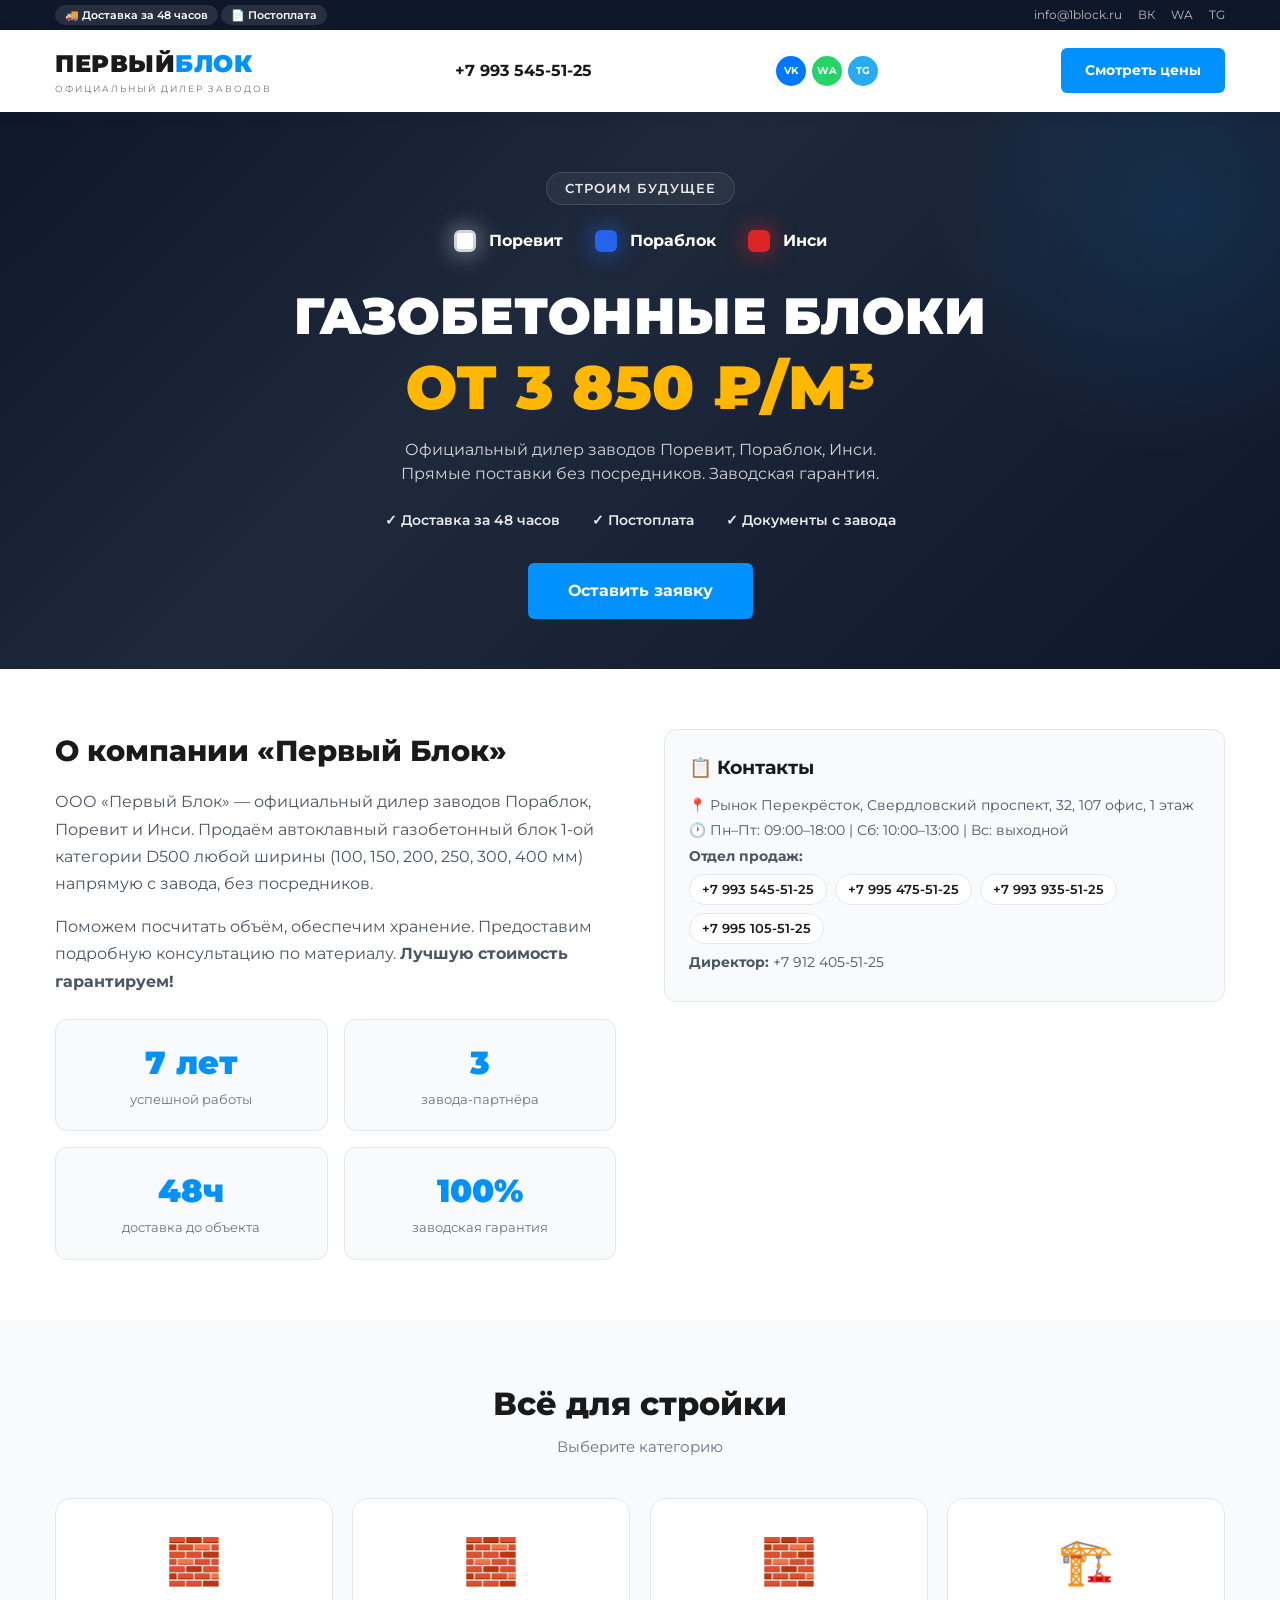
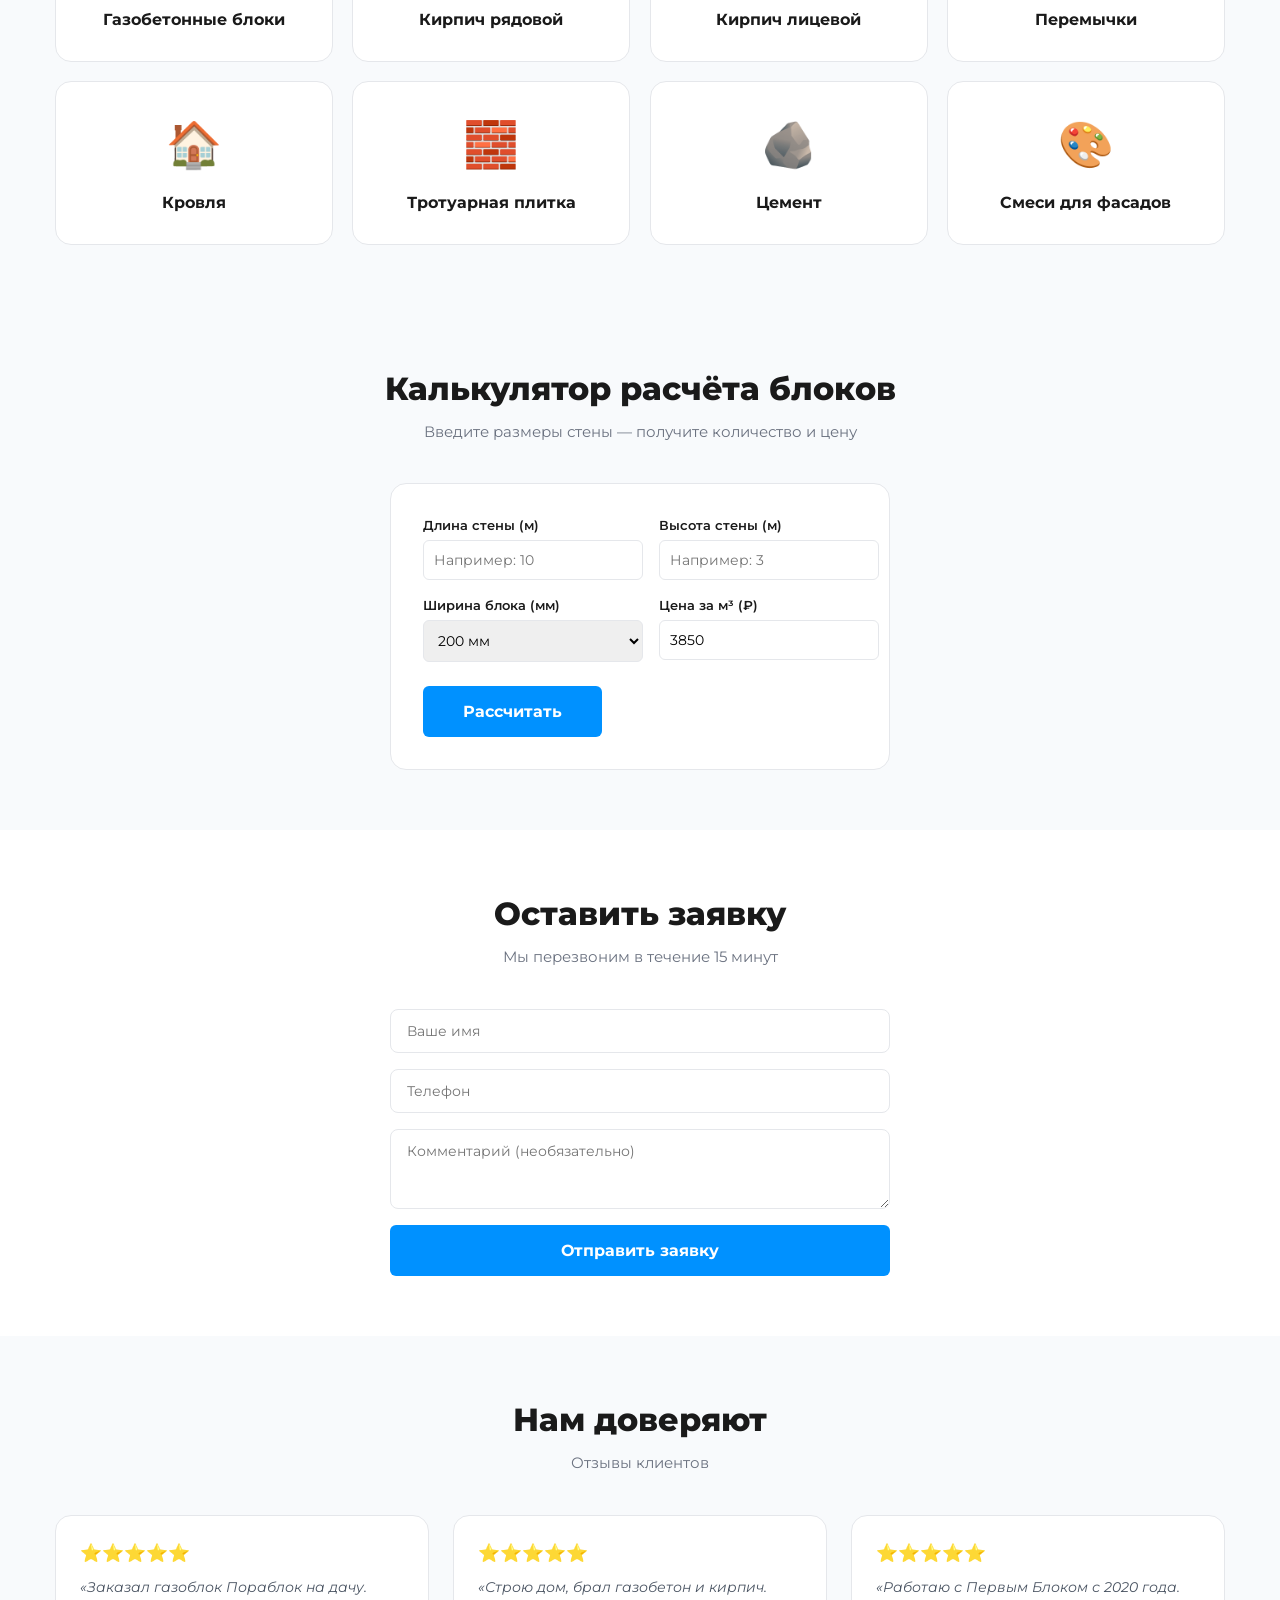
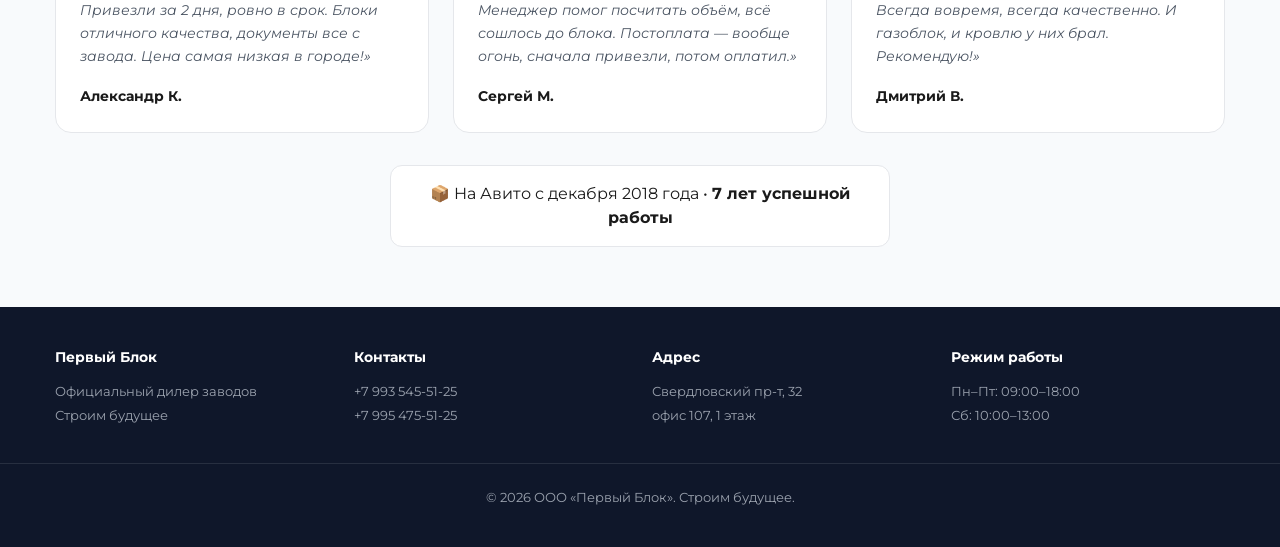
==== index.html @ bf13b141 "обновленный каталог" ====
<!DOCTYPE html>
<html lang="ru">
<head>
    <meta charset="UTF-8">
    <meta name="viewport" content="width=device-width, initial-scale=1.0">
    <title>Первый Блок — газобетон, кирпич, кровля | Официальный дилер</title>
    <link rel="preconnect" href="https://fonts.googleapis.com">
    <link rel="preconnect" href="https://fonts.gstatic.com" crossorigin>
    <link href="https://fonts.googleapis.com/css2?family=Montserrat:wght@400;500;600;700;800;900&display=swap" rel="stylesheet">
    <link rel="stylesheet" href="css/style.css">
</head>
<body>

    <!-- ==================== TOP BAR ==================== -->
    <div class="top-bar">
        <div class="container top-bar__inner">
            <div class="top-bar__left">
                <span class="top-bar__badge">🚚 Доставка за 48 часов</span>
                <span class="top-bar__badge">📄 Постоплата</span>
            </div>
            <div class="top-bar__right">
                <a href="mailto:info@1block.ru">info@1block.ru</a>
                <a href="#">ВК</a>
                <a href="#">WA</a>
                <a href="#">TG</a>
            </div>
        </div>
    </div>

    <!-- ==================== HEADER ==================== -->
    <header class="header">
        <div class="container header__inner">
            <a href="index.html" class="logo">
                <span class="logo__main">ПЕРВЫЙ<span class="logo__accent">БЛОК</span></span>
                <span class="logo__sub">Официальный дилер заводов</span>
            </a>
            <a href="tel:+79935455125" class="header__phone">+7 993 545-51-25</a>
            <div class="header__messengers">
                <a href="#" class="header__messenger header__messenger--vk">VK</a>
                <a href="#" class="header__messenger header__messenger--wa">WA</a>
                <a href="#" class="header__messenger header__messenger--tg">TG</a>
            </div>
            <a href="#categories" class="btn btn--primary">Смотреть цены</a>
        </div>
    </header>

    <!-- ==================== HERO ==================== -->
    <section class="hero">
        <div class="container hero__content">
            <div class="hero__tagline">СТРОИМ БУДУЩЕЕ</div>

            <div class="hero__factories">
                <a href="catalog.html?factory=porevit" class="hero__factory">
                    <span class="hero__dot hero__dot--white"></span> Поревит
                </a>
                <a href="catalog.html?factory=porablok" class="hero__factory">
                    <span class="hero__dot hero__dot--blue"></span> Пораблок
                </a>
                <a href="catalog.html?factory=insi" class="hero__factory">
                    <span class="hero__dot hero__dot--red"></span> Инси
                </a>
            </div>

            <h1 class="hero__title">
                Газобетонные блоки
                <span class="hero__price">от 3 850 ₽/м³</span>
            </h1>

            <p class="hero__subtitle">
                Официальный дилер заводов Поревит, Пораблок, Инси.<br>
                Прямые поставки без посредников. Заводская гарантия.
            </p>

            <div class="hero__features">
                <span>✓ Доставка за 48 часов</span>
                <span>✓ Постоплата</span>
                <span>✓ Документы с завода</span>
            </div>

            <a href="#form" class="btn btn--primary btn--large">Оставить заявку</a>
        </div>
    </section>

    <!-- ==================== ABOUT ==================== -->
    <section class="about">
        <div class="container about__grid">
            <div class="about__text">
                <h2>О компании «Первый Блок»</h2>
                <p>
                    ООО «Первый Блок» — официальный дилер заводов Пораблок, Поревит и Инси.
                    Продаём автоклавный газобетонный блок 1-ой категории D500 любой ширины
                    (100, 150, 200, 250, 300, 400 мм) напрямую с завода, без посредников.
                </p>
                <p>
                    Поможем посчитать объём, обеспечим хранение. Предоставим подробную консультацию по материалу.
                    <strong>Лучшую стоимость гарантируем!</strong>
                </p>
                <div class="about__stats">
                    <div class="about__stat">
                        <span class="about__stat-num">7 лет</span>
                        <span class="about__stat-label">успешной работы</span>
                    </div>
                    <div class="about__stat">
                        <span class="about__stat-num">3</span>
                        <span class="about__stat-label">завода-партнёра</span>
                    </div>
                    <div class="about__stat">
                        <span class="about__stat-num">48ч</span>
                        <span class="about__stat-label">доставка до объекта</span>
                    </div>
                    <div class="about__stat">
                        <span class="about__stat-num">100%</span>
                        <span class="about__stat-label">заводская гарантия</span>
                    </div>
                </div>
            </div>
            <div class="about__contacts">
                <h3>📋 Контакты</h3>
                <p>📍 Рынок Перекрёсток, Свердловский проспект, 32, 107 офис, 1 этаж</p>
                <p>🕐 Пн–Пт: 09:00–18:00 | Сб: 10:00–13:00 | Вс: выходной</p>
                <p><strong>Отдел продаж:</strong></p>
                <div class="about__phones">
                    <a href="tel:+79935455125">+7 993 545-51-25</a>
                    <a href="tel:+79954755125">+7 995 475-51-25</a>
                    <a href="tel:+79939355125">+7 993 935-51-25</a>
                    <a href="tel:+79951055125">+7 995 105-51-25</a>
                </div>
                <p style="margin-top:0.5rem;"><strong>Директор:</strong> <a href="tel:+79124055125">+7 912 405-51-25</a></p>
            </div>
        </div>
    </section>

    <!-- ==================== КАТЕГОРИИ ==================== -->
    <section class="categories" id="categories">
        <div class="container">
            <h2 class="section-title">Всё для стройки</h2>
            <p class="section-subtitle">Выберите категорию</p>
            <div class="categories__grid">
                <a href="catalog.html?cat=gazobeton" class="category-card">
                    <div class="category-card__icon">🧱</div>
                    <div class="category-card__title">Газобетонные блоки</div>
                </a>
                <a href="catalog.html?cat=kirpich-ryad" class="category-card">
                    <div class="category-card__icon">🧱</div>
                    <div class="category-card__title">Кирпич рядовой</div>
                </a>
                <a href="catalog.html?cat=kirpich-lic" class="category-card">
                    <div class="category-card__icon">🧱</div>
                    <div class="category-card__title">Кирпич лицевой</div>
                </a>
                <a href="catalog.html?cat=peremichki" class="category-card">
                    <div class="category-card__icon">🏗️</div>
                    <div class="category-card__title">Перемычки</div>
                </a>
                <a href="catalog.html?cat=krovlya" class="category-card">
                    <div class="category-card__icon">🏠</div>
                    <div class="category-card__title">Кровля</div>
                </a>
                <a href="catalog.html?cat=plitka" class="category-card">
                    <div class="category-card__icon">🧱</div>
                    <div class="category-card__title">Тротуарная плитка</div>
                </a>
                <a href="catalog.html?cat=cement" class="category-card">
                    <div class="category-card__icon">🪨</div>
                    <div class="category-card__title">Цемент</div>
                </a>
                <a href="catalog.html?cat=smesi" class="category-card">
                    <div class="category-card__icon">🎨</div>
                    <div class="category-card__title">Смеси для фасадов</div>
                </a>
            </div>
        </div>
    </section>

    <!-- ==================== КАЛЬКУЛЯТОР ==================== -->
    <section class="calculator" id="calculator">
        <div class="container">
            <h2 class="section-title">Калькулятор расчёта блоков</h2>
            <p class="section-subtitle">Введите размеры стены — получите количество и цену</p>
            <div class="calculator__box">
                <div class="calculator__inputs">
                    <div class="calculator__field">
                        <label>Длина стены (м)</label>
                        <input type="number" id="calcLength" placeholder="Например: 10" min="0" step="0.1">
                    </div>
                    <div class="calculator__field">
                        <label>Высота стены (м)</label>
                        <input type="number" id="calcHeight" placeholder="Например: 3" min="0" step="0.1">
                    </div>
                    <div class="calculator__field">
                        <label>Ширина блока (мм)</label>
                        <select id="calcWidth">
                            <option value="100">100 мм</option>
                            <option value="150">150 мм</option>
                            <option value="200" selected>200 мм</option>
                            <option value="250">250 мм</option>
                            <option value="300">300 мм</option>
                            <option value="400">400 мм</option>
                        </select>
                    </div>
                    <div class="calculator__field">
                        <label>Цена за м³ (₽)</label>
                        <input type="number" id="calcPrice" placeholder="Например: 3850" value="3850" min="0">
                    </div>
                </div>
                <button class="btn btn--primary btn--large" id="calcBtn">Рассчитать</button>
                <div class="calculator__result" id="calcResult"></div>
            </div>
        </div>
    </section>

    <!-- ==================== ФОРМА ЗАЯВКИ ==================== -->
    <section class="form-section" id="form">
        <div class="container">
            <h2 class="section-title">Оставить заявку</h2>
            <p class="section-subtitle">Мы перезвоним в течение 15 минут</p>
            <form class="form" id="orderForm">
                <input type="text" placeholder="Ваше имя" required>
                <input type="tel" placeholder="Телефон" required>
                <textarea placeholder="Комментарий (необязательно)" rows="3"></textarea>
                <button type="submit" class="btn btn--primary btn--large">Отправить заявку</button>
            </form>
        </div>
    </section>

    <!-- ==================== ОТЗЫВЫ ==================== -->
    <section class="reviews">
        <div class="container">
            <h2 class="section-title">Нам доверяют</h2>
            <p class="section-subtitle">Отзывы клиентов</p>
            <div class="reviews__grid">
                <div class="review-card">
                    <div class="review-card__stars">⭐⭐⭐⭐⭐</div>
                    <p class="review-card__text">«Заказал газоблок Пораблок на дачу. Привезли за 2 дня, ровно в срок. Блоки отличного качества, документы все с завода. Цена самая низкая в городе!»</p>
                    <span class="review-card__author">Александр К.</span>
                </div>
                <div class="review-card">
                    <div class="review-card__stars">⭐⭐⭐⭐⭐</div>
                    <p class="review-card__text">«Строю дом, брал газобетон и кирпич. Менеджер помог посчитать объём, всё сошлось до блока. Постоплата — вообще огонь, сначала привезли, потом оплатил.»</p>
                    <span class="review-card__author">Сергей М.</span>
                </div>
                <div class="review-card">
                    <div class="review-card__stars">⭐⭐⭐⭐⭐</div>
                    <p class="review-card__text">«Работаю с Первым Блоком с 2020 года. Всегда вовремя, всегда качественно. И газоблок, и кровлю у них брал. Рекомендую!»</p>
                    <span class="review-card__author">Дмитрий В.</span>
                </div>
            </div>
            <div class="reviews__avito">
                📦 На Авито с декабря 2018 года • <strong>7 лет успешной работы</strong>
            </div>
        </div>
    </section>

    <!-- ==================== FOOTER ==================== -->
    <footer class="footer">
        <div class="container footer__grid">
            <div>
                <h4>Первый Блок</h4>
                <p>Официальный дилер заводов</p>
                <p>Строим будущее</p>
            </div>
            <div>
                <h4>Контакты</h4>
                <a href="tel:+79935455125">+7 993 545-51-25</a>
                <a href="tel:+79954755125">+7 995 475-51-25</a>
            </div>
            <div>
                <h4>Адрес</h4>
                <p>Свердловский пр-т, 32</p>
                <p>офис 107, 1 этаж</p>
            </div>
            <div>
                <h4>Режим работы</h4>
                <p>Пн–Пт: 09:00–18:00</p>
                <p>Сб: 10:00–13:00</p>
            </div>
        </div>
        <div class="footer__bottom">
            © 2026 ООО «Первый Блок». Строим будущее.
        </div>
    </footer>

    <script src="js/script.js"></script>
</body>
</html>
---- css/style.css ----
/* ==================== ПЕРЕМЕННЫЕ (меняй цвета здесь) ==================== */
:root {
    --dark: #0f172a;
    --white: #ffffff;
    --accent: #0091FF;
    --accent-hover: #0077dd;
    --yellow: #FFB700;
    --porevit: #d1d5db;
    --porablok: #2563eb;
    --insi: #dc2626;
    --gray-bg: #f8fafc;
    --gray-text: #6b7280;
    --font: 'Montserrat', sans-serif;
}

/* ==================== RESET ==================== */
*, *::before, *::after { margin: 0; padding: 0; box-sizing: border-box; }
html { scroll-behavior: smooth; }
body { font-family: var(--font); color: #1a1a1a; background: #f5f5f5; line-height: 1.5; -webkit-font-smoothing: antialiased; }
.container { max-width: 1200px; margin: 0 auto; padding: 0 15px; }
a { color: inherit; text-decoration: none; }
.section-title { text-align: center; font-size: clamp(1.6rem, 3vw, 2rem); font-weight: 800; margin-bottom: 0.5rem; color: #1a1a1a; }
.section-subtitle { text-align: center; color: var(--gray-text); margin-bottom: 2.5rem; font-size: 0.95rem; }
section[id] { scroll-margin-top: 80px; }

/* ==================== КНОПКИ ==================== */
.btn { display: inline-flex; align-items: center; gap: 8px; font-weight: 700; font-family: var(--font); cursor: pointer; border: none; transition: 0.2s; white-space: nowrap; }
.btn--primary { background: var(--accent); color: #fff; border-radius: 6px; padding: 12px 24px; font-size: 14px; }
.btn--primary:hover { background: var(--accent-hover); transform: translateY(-2px); box-shadow: 0 8px 25px rgba(0,145,255,0.3); }
.btn--large { padding: 16px 40px; font-size: 16px; }

/* ==================== TOP BAR ==================== */
.top-bar { background: var(--dark); font-size: 12px; padding: 6px 0; color: rgba(255,255,255,0.7); }
.top-bar__inner { display: flex; align-items: center; justify-content: space-between; flex-wrap: wrap; gap: 0.5rem; }
.top-bar__badge { background: rgba(255,255,255,0.1); padding: 3px 10px; border-radius: 20px; font-weight: 600; color: #fff; font-size: 11px; }
.top-bar__right { display: flex; gap: 1rem; }
.top-bar__right a { color: rgba(255,255,255,0.7); font-size: 12px; }
.top-bar__right a:hover { color: #fff; }

/* ==================== HEADER ==================== */
.header { background: #fff; padding: 16px 0; box-shadow: 0 2px 15px rgba(0,0,0,0.06); position: sticky; top: 0; z-index: 100; }
.header__inner { display: flex; align-items: center; justify-content: space-between; flex-wrap: wrap; gap: 1rem; }
.logo { display: flex; flex-direction: column; color: #1a1a1a; }
.logo__main { font-size: 1.5rem; font-weight: 900; letter-spacing: 0.5px; }
.logo__accent { color: var(--accent); }
.logo__sub { font-size: 9px; letter-spacing: 2px; color: var(--gray-text); text-transform: uppercase; }
.header__phone { font-size: 1rem; font-weight: 700; }
.header__phone:hover { color: var(--accent); }
.header__messengers { display: flex; gap: 6px; }
.header__messenger { width: 30px; height: 30px; border-radius: 50%; display: flex; align-items: center; justify-content: center; font-size: 0.6rem; font-weight: 700; color: #fff; }
.header__messenger--vk { background: #0077ff; }
.header__messenger--wa { background: #25d366; }
.header__messenger--tg { background: #2aabee; }
.header__messenger:hover { transform: scale(1.1); }

/* ==================== HERO ==================== */
.hero { background: linear-gradient(135deg, #0f172a 0%, #1e293b 40%, #0f172a 100%); padding: 60px 0 50px; text-align: center; position: relative; overflow: hidden; }
.hero::before { content: ''; position: absolute; top: -150px; right: -150px; width: 500px; height: 500px; background: radial-gradient(circle, rgba(0,145,255,0.12) 0%, transparent 70%); border-radius: 50%; }
.hero__content { position: relative; z-index: 2; }
.hero__tagline { display: inline-block; background: rgba(255,255,255,0.06); border: 1px solid rgba(255,255,255,0.12); padding: 6px 18px; border-radius: 30px; font-size: 0.8rem; font-weight: 600; letter-spacing: 1px; color: rgba(255,255,255,0.9); margin-bottom: 1.5rem; }
.hero__factories { display: flex; justify-content: center; gap: 2rem; margin-bottom: 2rem; flex-wrap: wrap; color: #fff; font-weight: 700; }
.hero__dot { width: 22px; height: 22px; border-radius: 6px; display: inline-block; margin-right: 0.5rem; vertical-align: middle; }
.hero__dot--white { background: #fff; border: 3px solid #d1d5db; box-shadow: 0 0 25px rgba(255,255,255,0.6); }
.hero__dot--blue { background: var(--porablok); box-shadow: 0 0 25px rgba(37,99,235,0.8); }
.hero__dot--red { background: var(--insi); box-shadow: 0 0 25px rgba(220,38,38,0.8); }
.hero__title { font-size: clamp(2rem, 5vw, 3.2rem); font-weight: 900; text-transform: uppercase; letter-spacing: 0.5px; line-height: 1.2; color: #fff; margin-bottom: 0.8rem; }
.hero__price { display: block; color: var(--yellow); font-size: 1.2em; margin-top: 5px; }
.hero__subtitle { font-size: 1rem; color: rgba(255,255,255,0.8); max-width: 600px; margin: 0 auto 1.5rem; }
.hero__features { display: flex; justify-content: center; gap: 2rem; flex-wrap: wrap; margin-bottom: 2rem; color: rgba(255,255,255,0.9); font-weight: 600; font-size: 0.9rem; }

/* ==================== ABOUT ==================== */
.about { background: #fff; padding: 60px 0; }
.about__grid { display: grid; grid-template-columns: 1fr 1fr; gap: 3rem; align-items: start; }
.about__text h2 { font-size: 1.8rem; font-weight: 800; margin-bottom: 1rem; }
.about__text p { color: #4b5563; line-height: 1.7; margin-bottom: 1rem; }
.about__stats { display: grid; grid-template-columns: 1fr 1fr; gap: 1rem; margin-top: 1.5rem; }
.about__stat { background: var(--gray-bg); padding: 1.2rem; border-radius: 12px; text-align: center; border: 1px solid #e2e8f0; }
.about__stat-num { font-size: 2rem; font-weight: 900; color: var(--accent); display: block; }
.about__stat-label { font-size: 0.8rem; color: var(--gray-text); }
.about__contacts { background: var(--gray-bg); padding: 1.5rem; border-radius: 12px; border: 1px solid #e2e8f0; }
.about__contacts h3 { margin-bottom: 0.8rem; }
.about__contacts p { font-size: 0.85rem; color: #4b5563; margin-bottom: 0.3rem; }
.about__phones { display: flex; flex-wrap: wrap; gap: 0.5rem; margin-top: 0.5rem; }
.about__phones a { background: #fff; padding: 5px 12px; border-radius: 20px; font-size: 0.8rem; font-weight: 600; border: 1px solid #e5e7eb; }

/* ==================== CATEGORIES ==================== */
.categories { background: var(--gray-bg); padding: 60px 0; }
.categories__grid { display: grid; grid-template-columns: repeat(auto-fill, minmax(220px, 1fr)); gap: 1.2rem; }
.category-card { background: #fff; border-radius: 16px; padding: 1.8rem 1.3rem; text-align: center; border: 1px solid #e5e7eb; cursor: pointer; transition: 0.3s; }
.category-card:hover { transform: translateY(-6px); box-shadow: 0 16px 35px rgba(0,0,0,0.08); border-color: var(--accent); }
.category-card__icon { font-size: 2.8rem; margin-bottom: 0.8rem; }
.category-card__title { font-weight: 700; font-size: 1rem; }

/* ==================== CATALOG ==================== */
.catalog { background: #fff; padding: 60px 0; }
.filters { display: flex; flex-wrap: wrap; gap: 0.5rem; justify-content: center; margin-bottom: 2rem; }
.filter-btn { padding: 8px 18px; border-radius: 30px; border: 1px solid #e5e7eb; background: #fff; font-weight: 600; font-size: 0.85rem; cursor: pointer; font-family: var(--font); transition: 0.2s; }
.filter-btn.active { background: var(--accent); color: #fff; border-color: var(--accent); }
.filter-btn:hover:not(.active) { border-color: var(--accent); color: var(--accent); }
.catalog__grid { display: grid; grid-template-columns: repeat(auto-fill, minmax(280px, 1fr)); gap: 1.5rem; }
.product-card { background: #fff; border-radius: 16px; padding: 1.5rem; border: 1px solid #e5e7eb; border-top: 5px solid #e5e7eb; transition: 0.3s; display: flex; flex-direction: column; }
.product-card:hover { transform: translateY(-4px); box-shadow: 0 16px 35px rgba(0,0,0,0.08); }
.product-card--porevit { border-top-color: var(--porevit); }
.product-card--porablok { border-top-color: var(--porablok); }
.product-card--insi { border-top-color: var(--insi); }
.product-card__badge { display: inline-block; padding: 3px 10px; border-radius: 20px; font-size: 0.65rem; font-weight: 700; margin-bottom: 0.8rem; background: #eff6ff; color: var(--accent); align-self: flex-start; }
.product-card__title { font-weight: 700; font-size: 1.1rem; margin-bottom: 0.2rem; }
.product-card__location { font-size: 0.78rem; color: var(--gray-text); margin-bottom: 0.8rem; }
.product-card__specs { display: grid; grid-template-columns: 1fr 1fr; gap: 0.4rem; margin-bottom: 1rem; font-size: 0.8rem; }
.product-card__spec { background: #f9fafb; padding: 0.4rem 0.5rem; border-radius: 6px; display: flex; flex-direction: column; }
.product-card__spec-label { font-size: 0.65rem; color: var(--gray-text); text-transform: uppercase; }
.product-card__spec-value { font-weight: 700; }
.product-card__price-row { display: flex; align-items: flex-end; justify-content: space-between; margin-top: auto; gap: 0.5rem; }
.product-card__price { font-weight: 800; font-size: 1.3rem; }
.product-card__price-m3 { font-size: 0.73rem; color: var(--gray-text); }

/* ==================== CALCULATOR ==================== */
.calculator { background: var(--gray-bg); padding: 60px 0; }
.calculator__box { max-width: 500px; margin: 0 auto; background: #fff; padding: 2rem; border-radius: 16px; border: 1px solid #e5e7eb; }
.calculator__inputs { display: grid; grid-template-columns: 1fr 1fr; gap: 1rem; margin-bottom: 1.5rem; }
.calculator__field { display: flex; flex-direction: column; gap: 0.3rem; }
.calculator__field label { font-size: 0.8rem; font-weight: 600; }
.calculator__field input, .calculator__field select { padding: 10px; border: 1px solid #e5e7eb; border-radius: 6px; font-family: var(--font); font-size: 0.9rem; }
.calculator__result { margin-top: 1.5rem; padding: 1rem; background: #f0fdf4; border-radius: 8px; font-weight: 700; text-align: center; display: none; }
.calculator__result.show { display: block; }

/* ==================== FORM ==================== */
.form-section { background: #fff; padding: 60px 0; }
.form { max-width: 500px; margin: 0 auto; display: flex; flex-direction: column; gap: 1rem; }
.form input, .form textarea { padding: 12px 16px; border: 1px solid #e5e7eb; border-radius: 8px; font-family: var(--font); font-size: 0.9rem; }
.form button { width: 100%; justify-content: center; }

/* ==================== REVIEWS ==================== */
.reviews { background: var(--gray-bg); padding: 60px 0; }
.reviews__grid { display: grid; grid-template-columns: repeat(auto-fill, minmax(280px, 1fr)); gap: 1.5rem; }
.review-card { background: #fff; border-radius: 16px; padding: 1.5rem; border: 1px solid #e5e7eb; }
.review-card__stars { color: #f59e0b; font-size: 1.1rem; margin-bottom: 0.6rem; }
.review-card__text { font-size: 0.9rem; color: #4b5563; line-height: 1.6; margin-bottom: 1rem; font-style: italic; }
.review-card__author { font-weight: 700; font-size: 0.85rem; }
.reviews__avito { text-align: center; margin-top: 2rem; padding: 1rem; background: #fff; border-radius: 12px; border: 1px solid #e5e7eb; max-width: 500px; margin-left: auto; margin-right: auto; }

/* ==================== FOOTER ==================== */
.footer { background: var(--dark); color: #9ca3af; padding: 2.5rem 0; font-size: 0.82rem; }
.footer__grid { display: grid; grid-template-columns: repeat(auto-fit, minmax(180px, 1fr)); gap: 1.5rem; margin-bottom: 2rem; }
.footer h4 { color: #fff; margin-bottom: 0.8rem; font-size: 0.9rem; }
.footer p, .footer a { display: block; margin-bottom: 0.3rem; }
.footer a:hover { color: #fff; }
.footer__bottom { border-top: 1px solid rgba(255,255,255,0.1); padding-top: 1.5rem; text-align: center; }

/* ==================== АДАПТИВ ==================== */
@media (max-width: 768px) {
    .about__grid { grid-template-columns: 1fr; }
    .hero__features { flex-direction: column; align-items: center; gap: 0.8rem; }
    .categories__grid { grid-template-columns: repeat(2, 1fr); }
    .catalog__grid { grid-template-columns: 1fr; }
    .calculator__inputs { grid-template-columns: 1fr; }
}
@media (max-width: 480px) {
    .categories__grid { grid-template-columns: 1fr; }
}
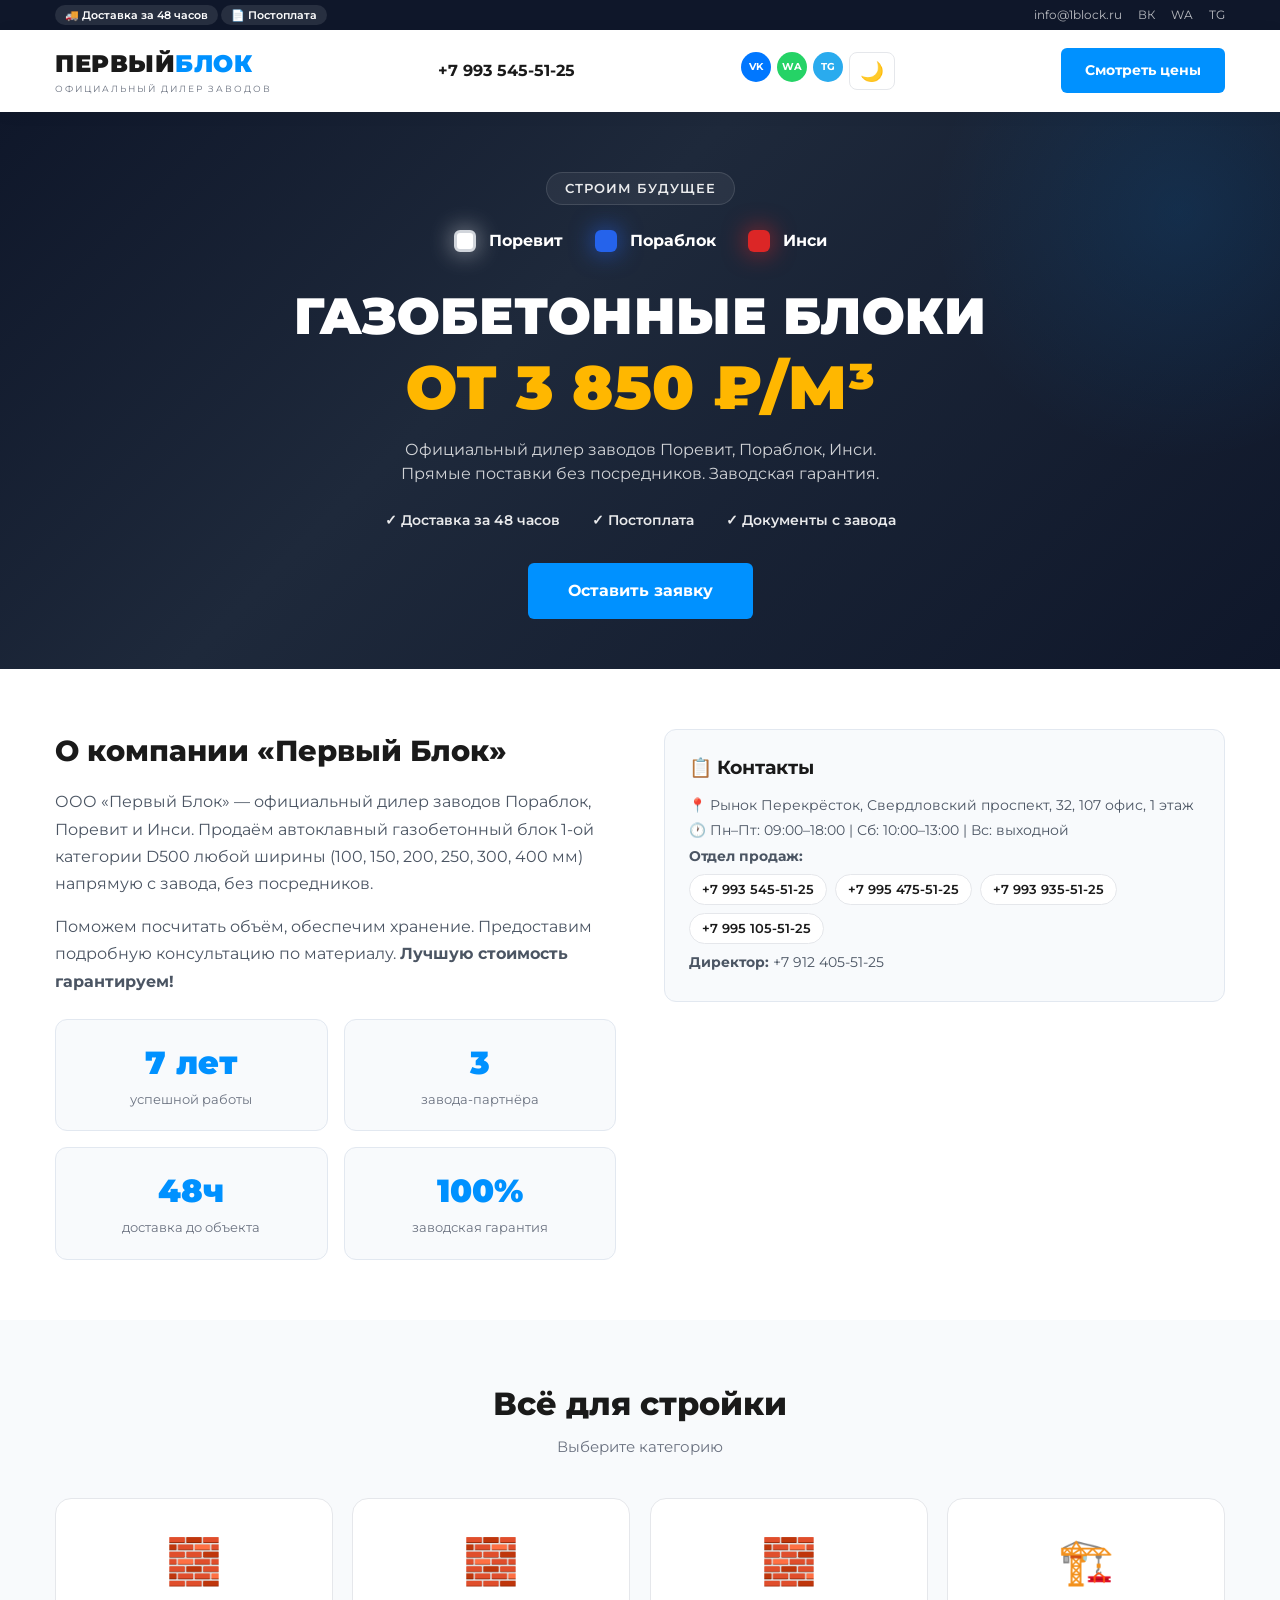
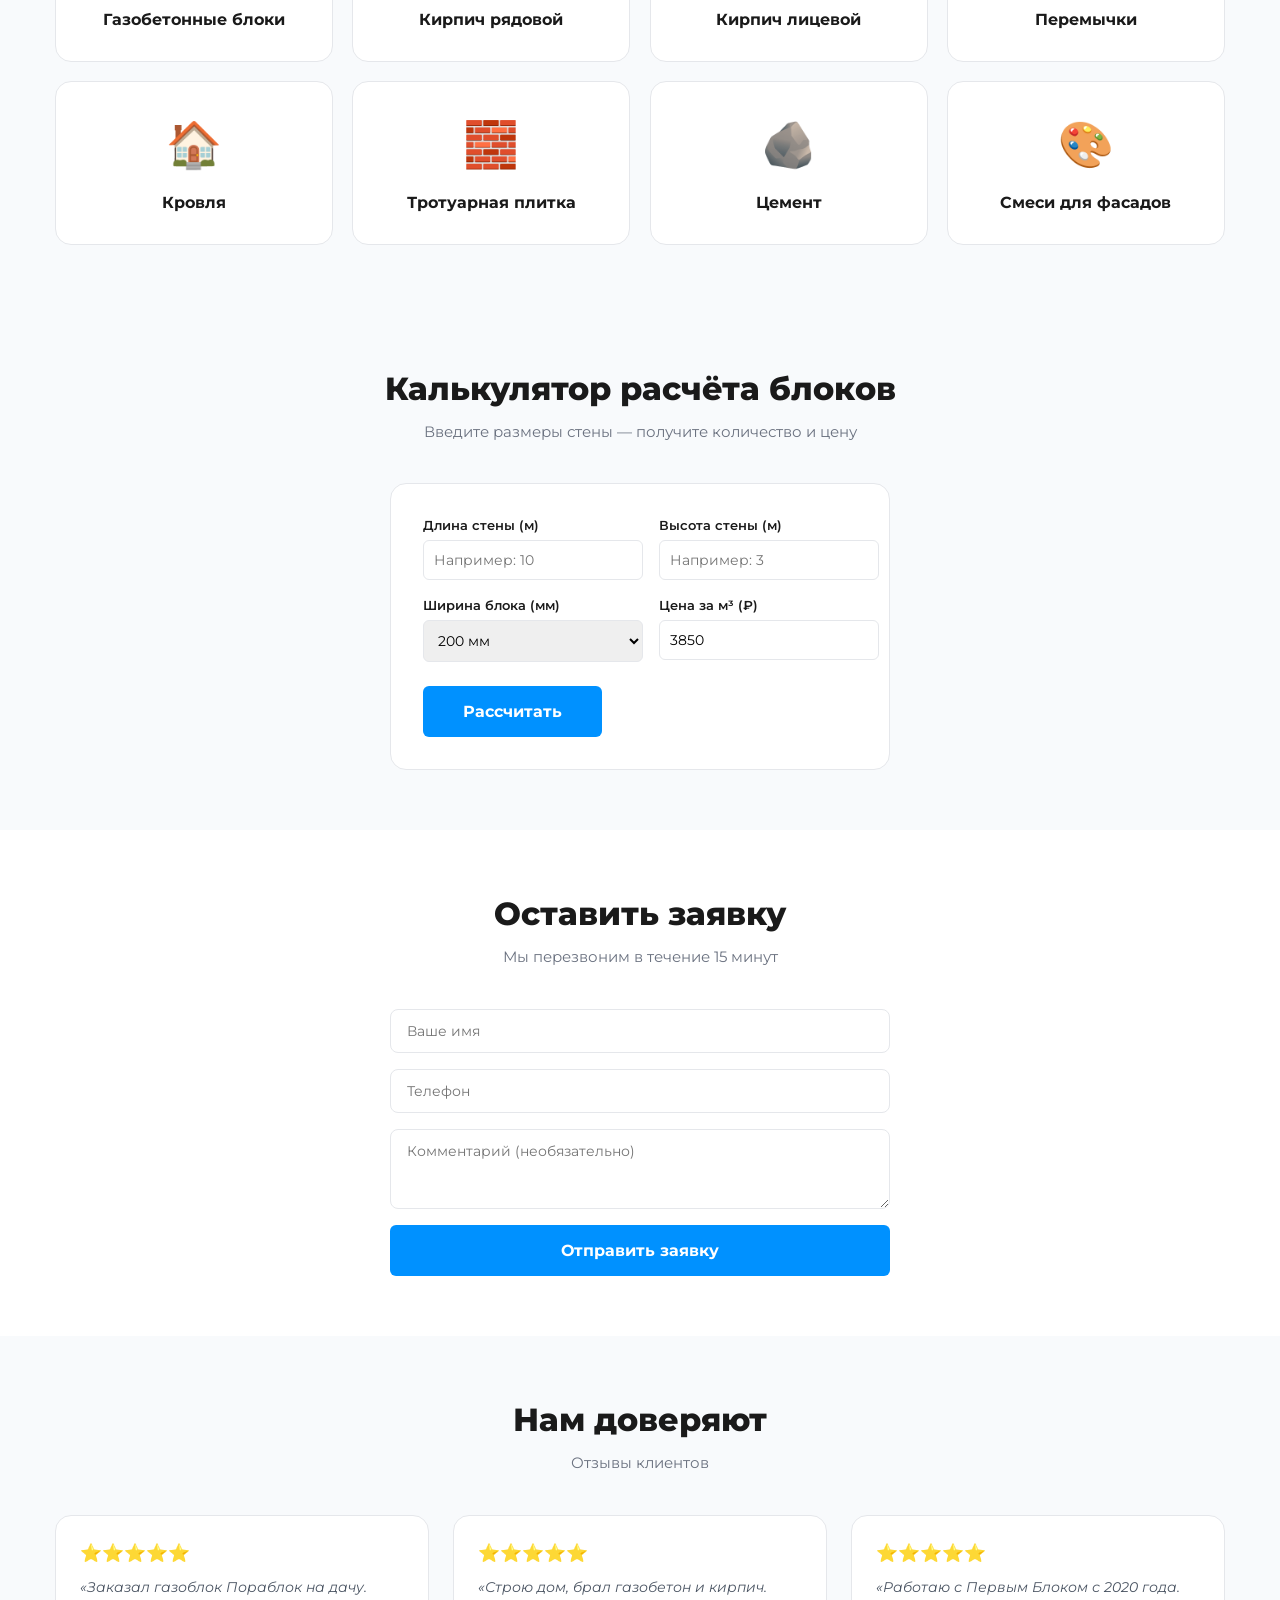
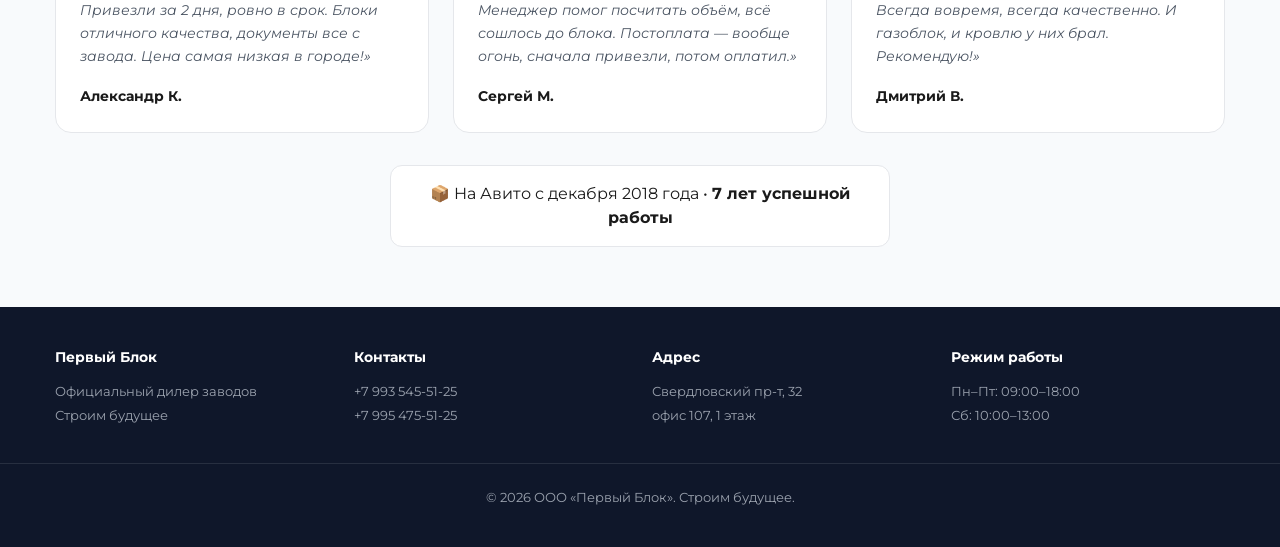
==== commit 3db330a7: "делаем темную тему" ====
--- a/index.html
+++ b/index.html
@@ -39,8 +39,10 @@
                 <a href="#" class="header__messenger header__messenger--vk">VK</a>
                 <a href="#" class="header__messenger header__messenger--wa">WA</a>
                 <a href="#" class="header__messenger header__messenger--tg">TG</a>
+                <button class="theme-toggle" id="themeToggle" title="Тёмная тема">🌙</button>
             </div>
             <a href="#categories" class="btn btn--primary">Смотреть цены</a>
+            
         </div>
     </header>
 
--- a/css/style.css
+++ b/css/style.css
@@ -11,6 +11,40 @@
     --gray-bg: #f8fafc;
     --gray-text: #6b7280;
     --font: 'Montserrat', sans-serif;
+}
+
+/* ==================== ТЁМНАЯ ТЕМА ==================== */
+body.dark-theme {
+    --dark: #1a1a2e;
+    --white: #16213e;
+    --accent: #e94560;
+    --accent-hover: #c23152;
+    --yellow: #FFB700;
+    --porevit: #d1d5db;
+    --porablok: #60a5fa;
+    --insi: #f87171;
+    --gray-bg: #0f3460;
+    --gray-text: #a0aec0;
+    background: #1a1a2e;
+    color: #e2e8f0;
+}
+/* ==================== КНОПКА ТЕМЫ ==================== */
+.theme-toggle {
+    background: none;
+    border: 1px solid #e5e7eb;
+    font-size: 1.2rem;
+    cursor: pointer;
+    padding: 6px 10px;
+    border-radius: 8px;
+    transition: 0.2s;
+    font-family: var(--font);
+}
+.theme-toggle:hover {
+    background: var(--gray-bg);
+}
+body.dark-theme .theme-toggle {
+    border-color: rgba(255,255,255,0.2);
+    color: #fff;
 }
 
 /* ==================== RESET ==================== */
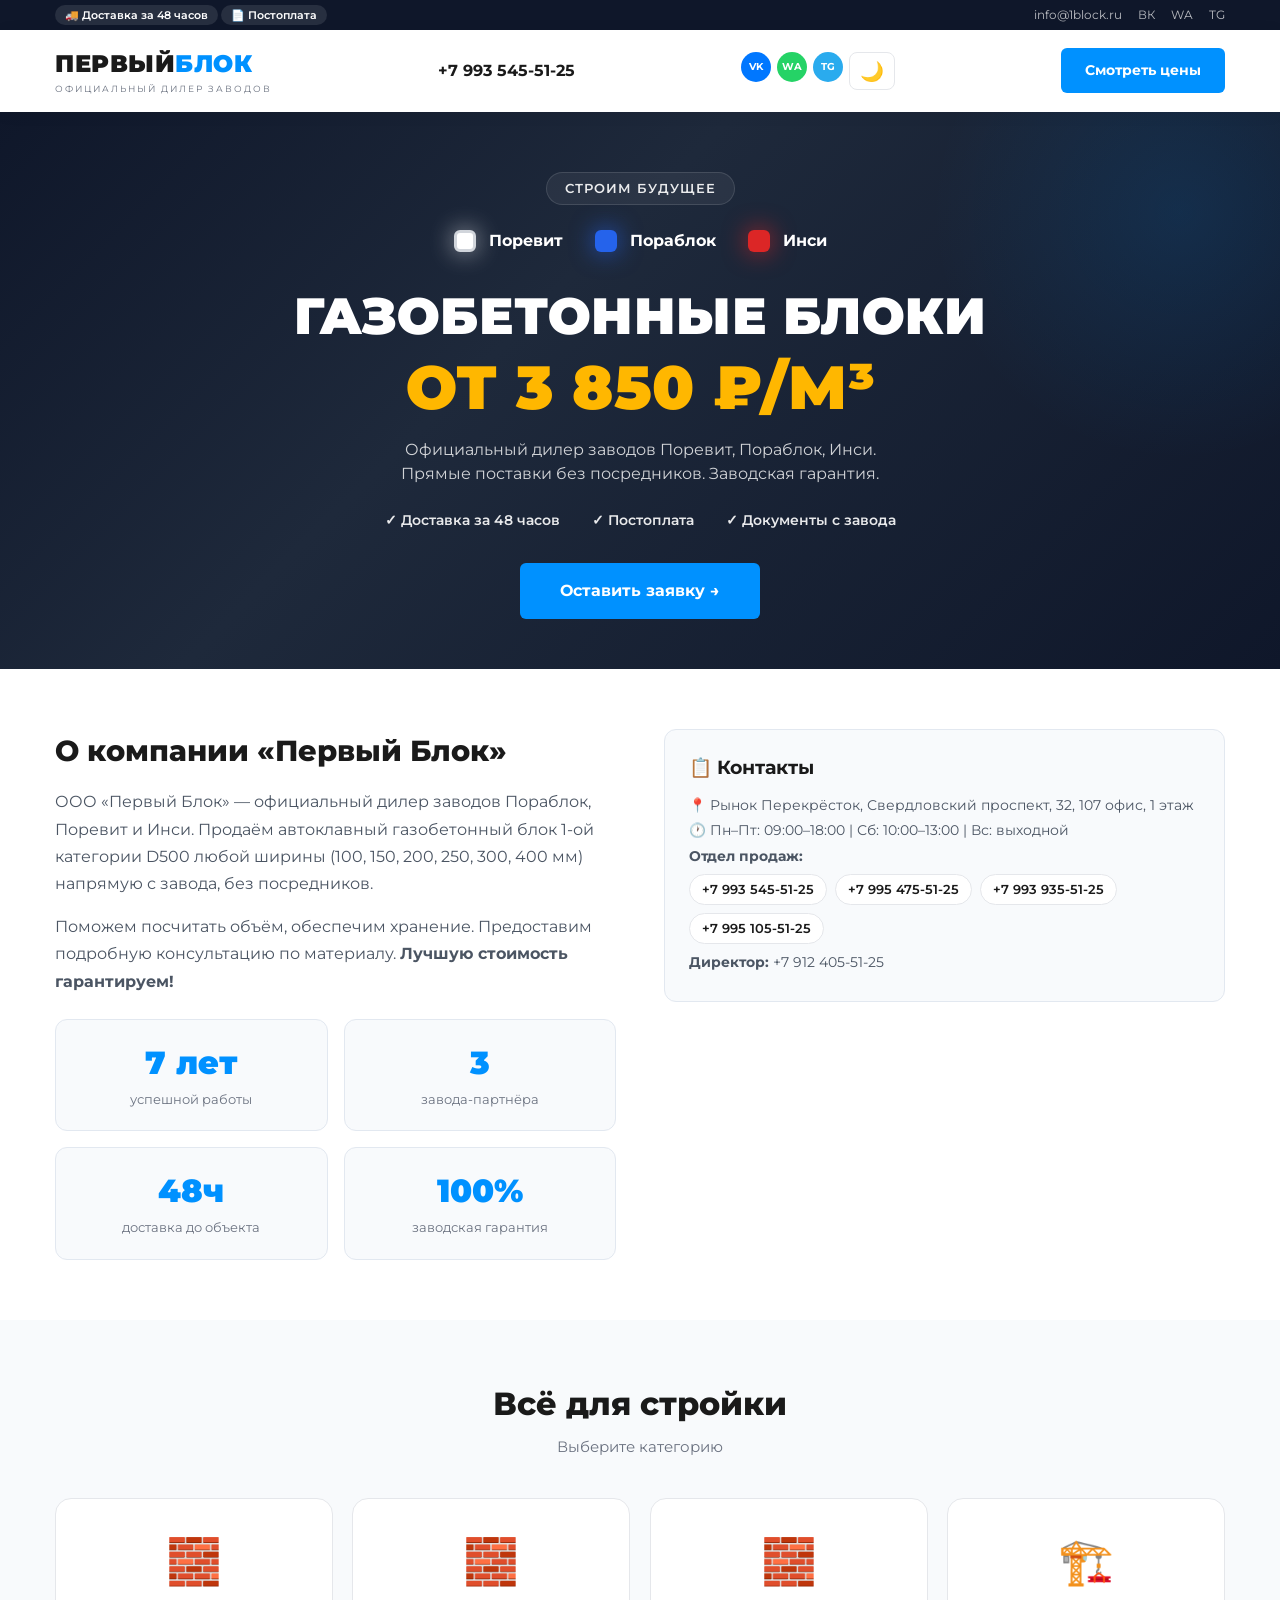
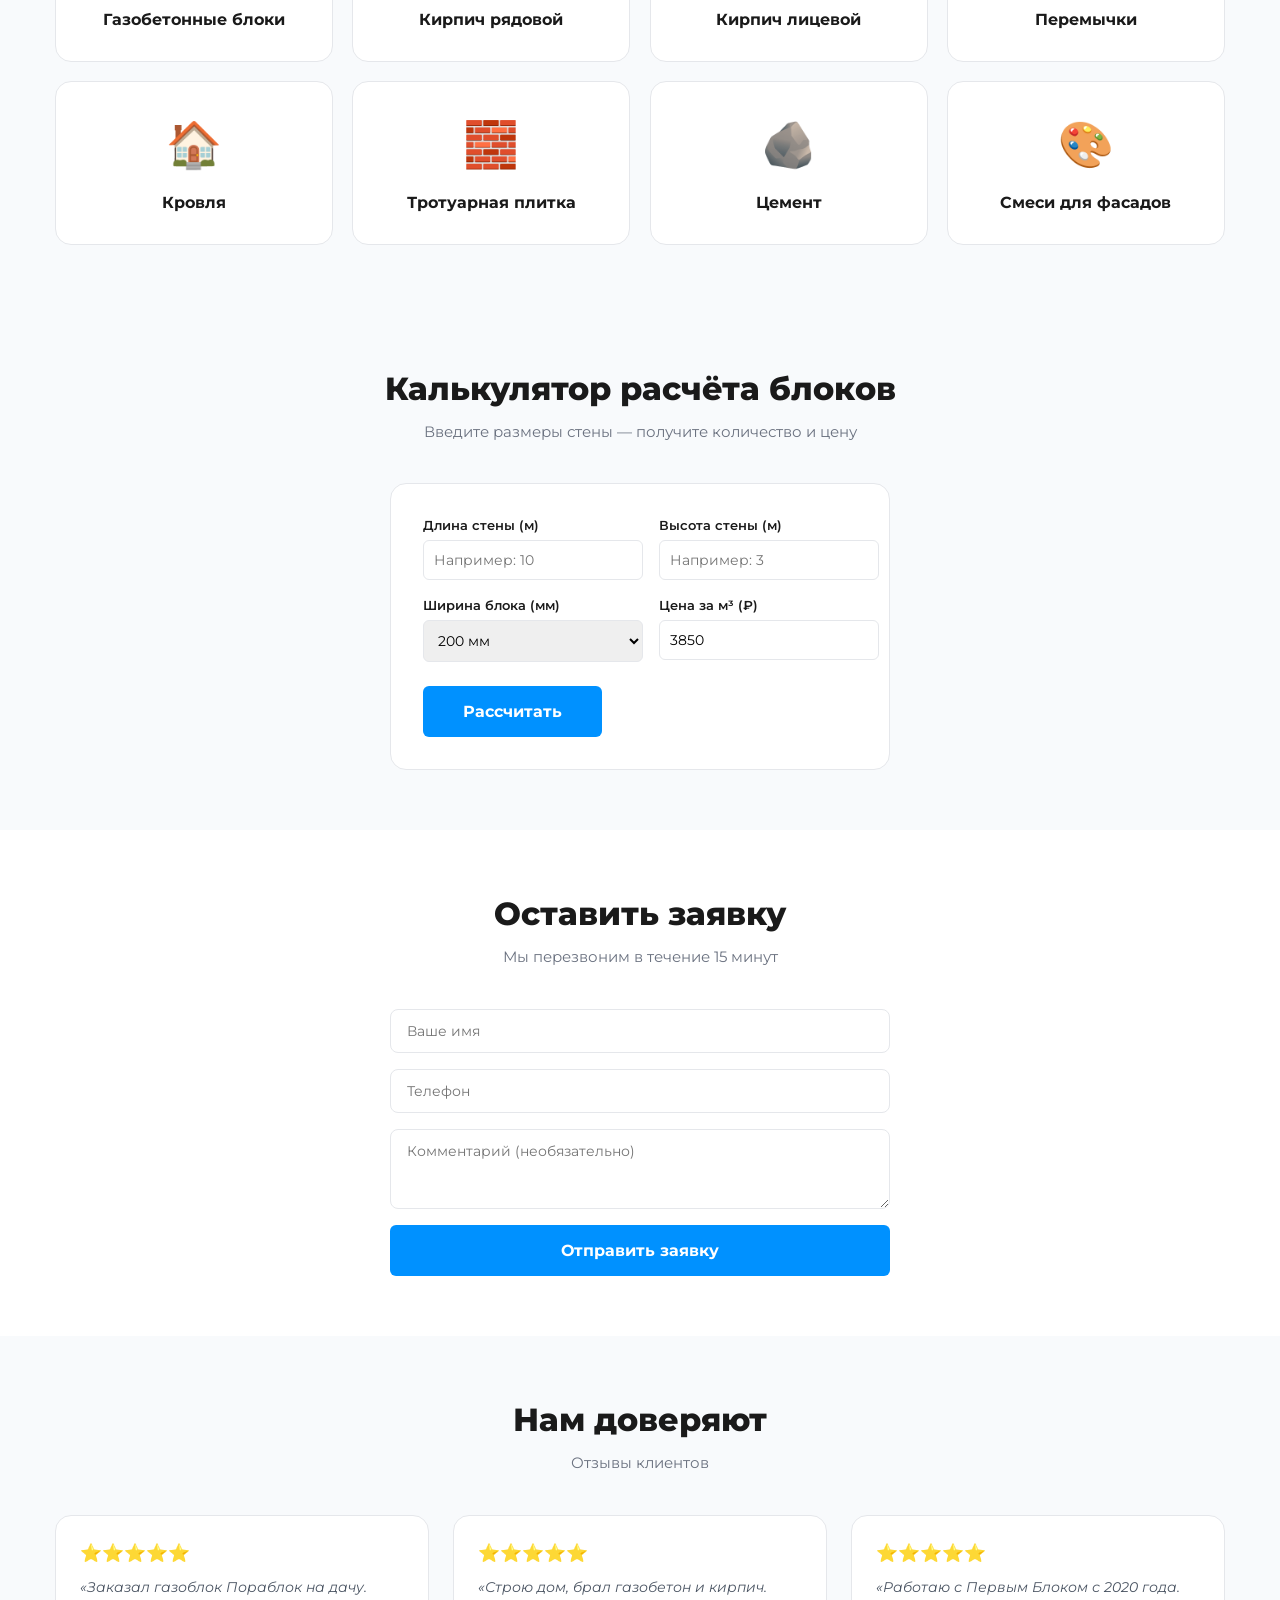
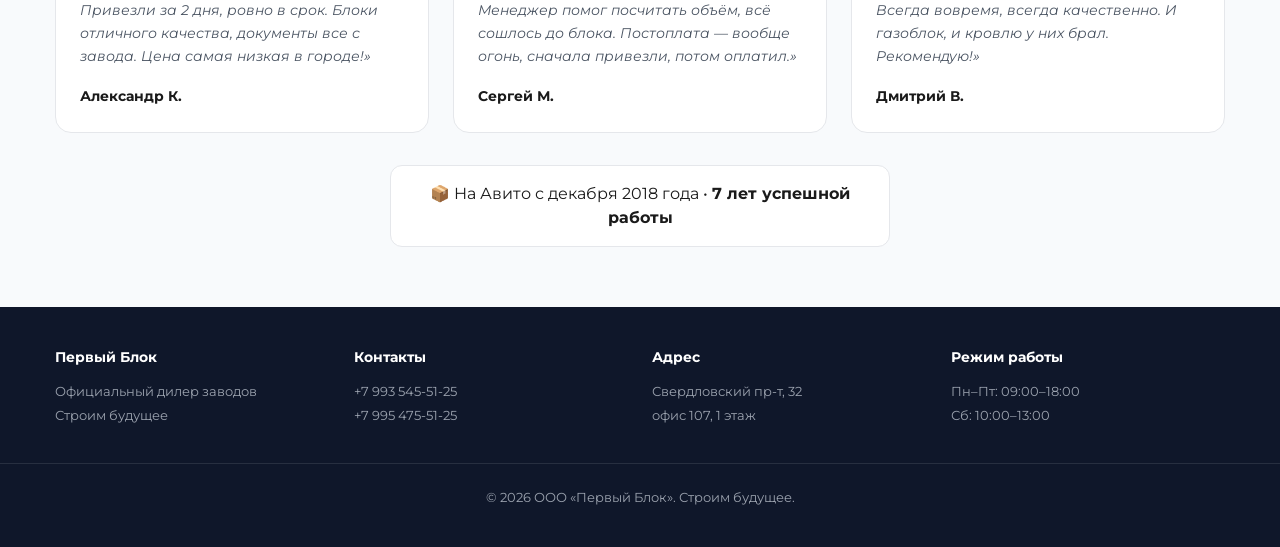
==== commit a480e87c: "Revert "обновленный каталог" This reverts commit bf13b1416cae46a9cc41db3e5936849d51e08854." ====
--- a/index.html
+++ b/index.html
@@ -79,7 +79,7 @@
                 <span>✓ Документы с завода</span>
             </div>
 
-            <a href="#form" class="btn btn--primary btn--large">Оставить заявку</a>
+            <a href="#form" class="btn btn--primary btn--large">Оставить заявку →</a>
         </div>
     </section>
 
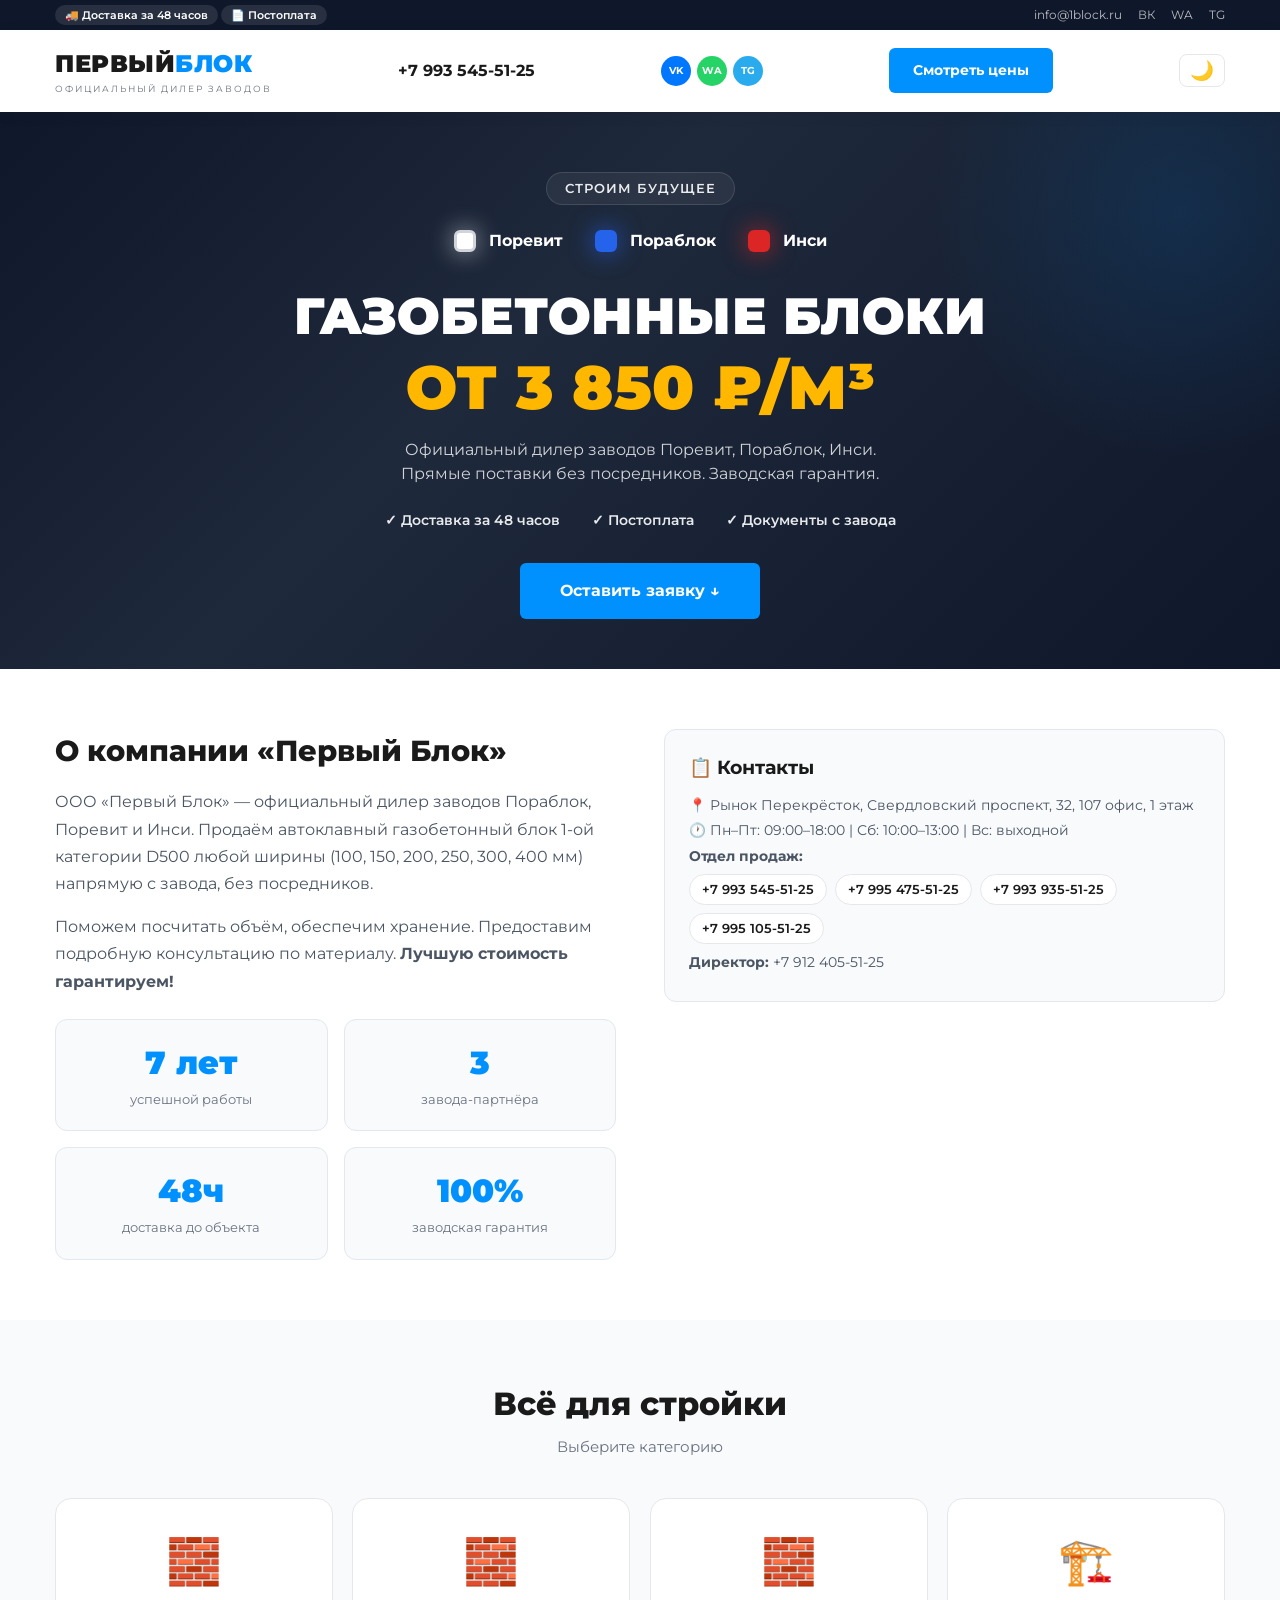
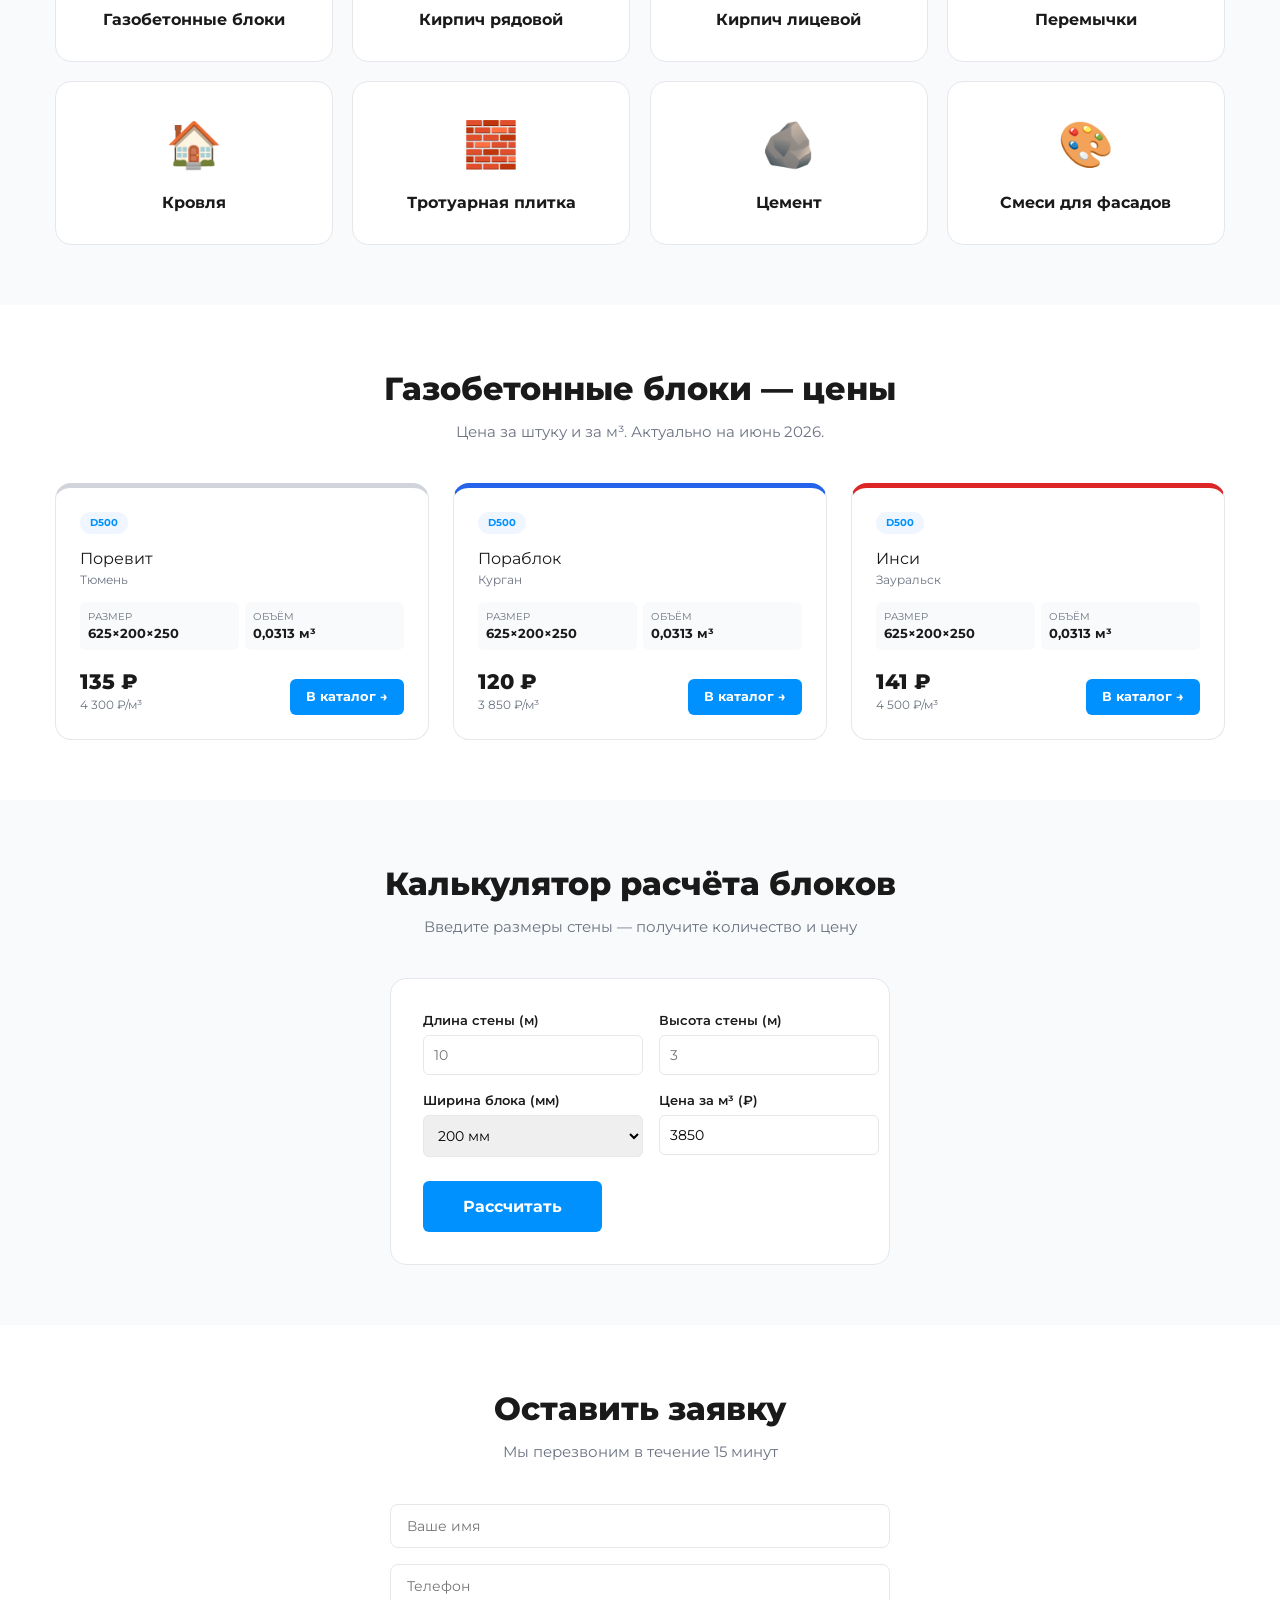
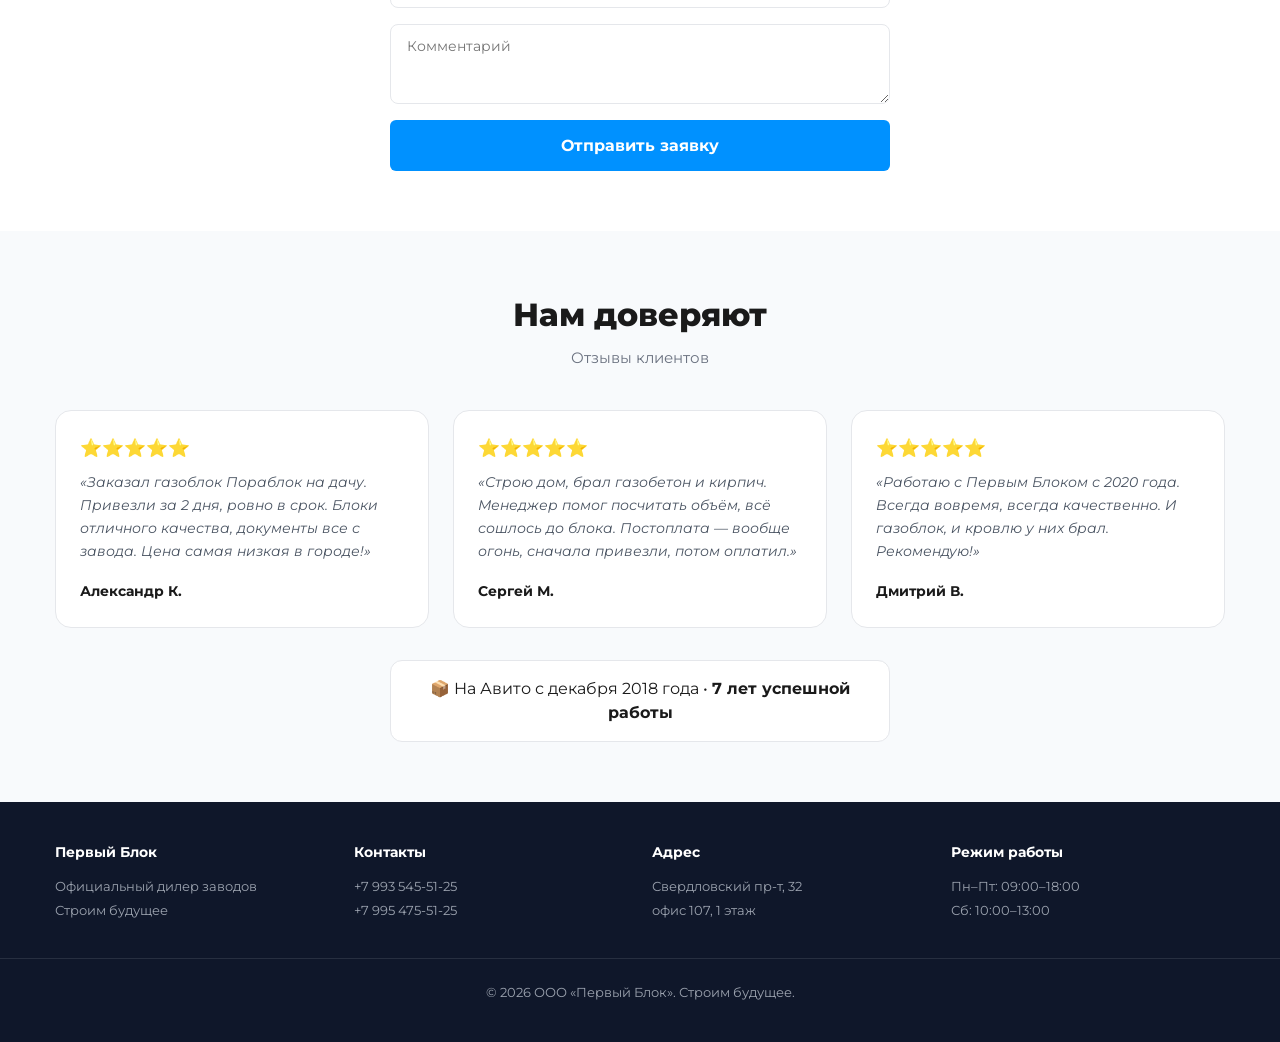
==== commit 2959d38b: "последняя тема ночная" ====
--- a/index.html
+++ b/index.html
@@ -39,10 +39,9 @@
                 <a href="#" class="header__messenger header__messenger--vk">VK</a>
                 <a href="#" class="header__messenger header__messenger--wa">WA</a>
                 <a href="#" class="header__messenger header__messenger--tg">TG</a>
-                <button class="theme-toggle" id="themeToggle" title="Тёмная тема">🌙</button>
             </div>
             <a href="#categories" class="btn btn--primary">Смотреть цены</a>
-            
+            <button class="theme-toggle" id="themeToggle" title="Тёмная тема">🌙</button>
         </div>
     </header>
 
@@ -50,7 +49,6 @@
     <section class="hero">
         <div class="container hero__content">
             <div class="hero__tagline">СТРОИМ БУДУЩЕЕ</div>
-
             <div class="hero__factories">
                 <a href="catalog.html?factory=porevit" class="hero__factory">
                     <span class="hero__dot hero__dot--white"></span> Поревит
@@ -62,24 +60,20 @@
                     <span class="hero__dot hero__dot--red"></span> Инси
                 </a>
             </div>
-
             <h1 class="hero__title">
                 Газобетонные блоки
                 <span class="hero__price">от 3 850 ₽/м³</span>
             </h1>
-
             <p class="hero__subtitle">
                 Официальный дилер заводов Поревит, Пораблок, Инси.<br>
                 Прямые поставки без посредников. Заводская гарантия.
             </p>
-
             <div class="hero__features">
                 <span>✓ Доставка за 48 часов</span>
                 <span>✓ Постоплата</span>
                 <span>✓ Документы с завода</span>
             </div>
-
-            <a href="#form" class="btn btn--primary btn--large">Оставить заявку →</a>
+            <a href="#form" class="btn btn--primary btn--large">Оставить заявку ↓</a>
         </div>
     </section>
 
@@ -88,32 +82,13 @@
         <div class="container about__grid">
             <div class="about__text">
                 <h2>О компании «Первый Блок»</h2>
-                <p>
-                    ООО «Первый Блок» — официальный дилер заводов Пораблок, Поревит и Инси.
-                    Продаём автоклавный газобетонный блок 1-ой категории D500 любой ширины
-                    (100, 150, 200, 250, 300, 400 мм) напрямую с завода, без посредников.
-                </p>
-                <p>
-                    Поможем посчитать объём, обеспечим хранение. Предоставим подробную консультацию по материалу.
-                    <strong>Лучшую стоимость гарантируем!</strong>
-                </p>
+                <p>ООО «Первый Блок» — официальный дилер заводов Пораблок, Поревит и Инси. Продаём автоклавный газобетонный блок 1-ой категории D500 любой ширины (100, 150, 200, 250, 300, 400 мм) напрямую с завода, без посредников.</p>
+                <p>Поможем посчитать объём, обеспечим хранение. Предоставим подробную консультацию по материалу. <strong>Лучшую стоимость гарантируем!</strong></p>
                 <div class="about__stats">
-                    <div class="about__stat">
-                        <span class="about__stat-num">7 лет</span>
-                        <span class="about__stat-label">успешной работы</span>
-                    </div>
-                    <div class="about__stat">
-                        <span class="about__stat-num">3</span>
-                        <span class="about__stat-label">завода-партнёра</span>
-                    </div>
-                    <div class="about__stat">
-                        <span class="about__stat-num">48ч</span>
-                        <span class="about__stat-label">доставка до объекта</span>
-                    </div>
-                    <div class="about__stat">
-                        <span class="about__stat-num">100%</span>
-                        <span class="about__stat-label">заводская гарантия</span>
-                    </div>
+                    <div class="about__stat"><span class="about__stat-num">7 лет</span><span class="about__stat-label">успешной работы</span></div>
+                    <div class="about__stat"><span class="about__stat-num">3</span><span class="about__stat-label">завода-партнёра</span></div>
+                    <div class="about__stat"><span class="about__stat-num">48ч</span><span class="about__stat-label">доставка до объекта</span></div>
+                    <div class="about__stat"><span class="about__stat-num">100%</span><span class="about__stat-label">заводская гарантия</span></div>
                 </div>
             </div>
             <div class="about__contacts">
@@ -132,6 +107,7 @@
         </div>
     </section>
 
+
     <!-- ==================== КАТЕГОРИИ ==================== -->
     <section class="categories" id="categories">
         <div class="container">
@@ -174,6 +150,70 @@
         </div>
     </section>
 
+<!-- ==================== КАТЕГОРИИ Газоблок==================== -->
+<section class="catalog" id="catalog">
+        <div class="container">
+            <h2 class="section-title">Газобетонные блоки — цены</h2>
+            <p class="section-subtitle">Цена за штуку и за м³. Актуально на июнь 2026.</p>
+            <div class="catalog__grid">
+                <!-- Поревит -->
+                <div class="product-card product-card--porevit">
+                    <span class="product-card__badge product-card__badge--d500">D500</span>
+                    <div class="product-card__factory">Поревит</div>
+                    <div class="product-card__location">Тюмень</div>
+                    <div class="product-card__specs">
+                        <div class="product-card__spec"><span class="product-card__spec-label">Размер</span><span class="product-card__spec-value">625×200×250</span></div>
+                        <div class="product-card__spec"><span class="product-card__spec-label">Объём</span><span class="product-card__spec-value">0,0313 м³</span></div>
+                    </div>
+                    <div class="product-card__price-row">
+                        <div>
+                            <div class="product-card__price">135 ₽</div>
+                            <div class="product-card__price-m3">4 300 ₽/м³</div>
+                        </div>
+                        <a href="catalog.html" class="btn btn--primary btn--sm">В каталог →</a>
+                    </div>
+                </div>
+
+                <!-- Пораблок -->
+                <div class="product-card product-card--porablok">
+                    <span class="product-card__badge product-card__badge--d500">D500</span>
+                    <div class="product-card__factory">Пораблок</div>
+                    <div class="product-card__location">Курган</div>
+                    <div class="product-card__specs">
+                        <div class="product-card__spec"><span class="product-card__spec-label">Размер</span><span class="product-card__spec-value">625×200×250</span></div>
+                        <div class="product-card__spec"><span class="product-card__spec-label">Объём</span><span class="product-card__spec-value">0,0313 м³</span></div>
+                    </div>
+                    <div class="product-card__price-row">
+                        <div>
+                            <div class="product-card__price">120 ₽</div>
+                            <div class="product-card__price-m3">3 850 ₽/м³</div>
+                        </div>
+                        <a href="catalog.html" class="btn btn--primary btn--sm">В каталог →</a>
+                    </div>
+                </div>
+
+                <!-- Инси -->
+                <div class="product-card product-card--insi">
+                    <span class="product-card__badge product-card__badge--d500">D500</span>
+                    <div class="product-card__factory">Инси</div>
+                    <div class="product-card__location">Зауральск</div>
+                    <div class="product-card__specs">
+                        <div class="product-card__spec"><span class="product-card__spec-label">Размер</span><span class="product-card__spec-value">625×200×250</span></div>
+                        <div class="product-card__spec"><span class="product-card__spec-label">Объём</span><span class="product-card__spec-value">0,0313 м³</span></div>
+                    </div>
+                    <div class="product-card__price-row">
+                        <div>
+                            <div class="product-card__price">141 ₽</div>
+                            <div class="product-card__price-m3">4 500 ₽/м³</div>
+                        </div>
+                        <a href="catalog.html" class="btn btn--primary btn--sm">В каталог →</a>
+                    </div>
+                </div>
+            </div>
+        </div>
+    </section>
+
+
     <!-- ==================== КАЛЬКУЛЯТОР ==================== -->
     <section class="calculator" id="calculator">
         <div class="container">
@@ -181,29 +221,10 @@
             <p class="section-subtitle">Введите размеры стены — получите количество и цену</p>
             <div class="calculator__box">
                 <div class="calculator__inputs">
-                    <div class="calculator__field">
-                        <label>Длина стены (м)</label>
-                        <input type="number" id="calcLength" placeholder="Например: 10" min="0" step="0.1">
-                    </div>
-                    <div class="calculator__field">
-                        <label>Высота стены (м)</label>
-                        <input type="number" id="calcHeight" placeholder="Например: 3" min="0" step="0.1">
-                    </div>
-                    <div class="calculator__field">
-                        <label>Ширина блока (мм)</label>
-                        <select id="calcWidth">
-                            <option value="100">100 мм</option>
-                            <option value="150">150 мм</option>
-                            <option value="200" selected>200 мм</option>
-                            <option value="250">250 мм</option>
-                            <option value="300">300 мм</option>
-                            <option value="400">400 мм</option>
-                        </select>
-                    </div>
-                    <div class="calculator__field">
-                        <label>Цена за м³ (₽)</label>
-                        <input type="number" id="calcPrice" placeholder="Например: 3850" value="3850" min="0">
-                    </div>
+                    <div class="calculator__field"><label>Длина стены (м)</label><input type="number" id="calcLength" placeholder="10" min="0" step="0.1"></div>
+                    <div class="calculator__field"><label>Высота стены (м)</label><input type="number" id="calcHeight" placeholder="3" min="0" step="0.1"></div>
+                    <div class="calculator__field"><label>Ширина блока (мм)</label><select id="calcWidth"><option value="100">100 мм</option><option value="150">150 мм</option><option value="200" selected>200 мм</option><option value="250">250 мм</option><option value="300">300 мм</option><option value="400">400 мм</option></select></div>
+                    <div class="calculator__field"><label>Цена за м³ (₽)</label><input type="number" id="calcPrice" value="3850" min="0"></div>
                 </div>
                 <button class="btn btn--primary btn--large" id="calcBtn">Рассчитать</button>
                 <div class="calculator__result" id="calcResult"></div>
@@ -211,7 +232,7 @@
         </div>
     </section>
 
-    <!-- ==================== ФОРМА ЗАЯВКИ ==================== -->
+    <!-- ==================== ФОРМА ==================== -->
     <section class="form-section" id="form">
         <div class="container">
             <h2 class="section-title">Оставить заявку</h2>
@@ -219,7 +240,7 @@
             <form class="form" id="orderForm">
                 <input type="text" placeholder="Ваше имя" required>
                 <input type="tel" placeholder="Телефон" required>
-                <textarea placeholder="Комментарий (необязательно)" rows="3"></textarea>
+                <textarea placeholder="Комментарий" rows="3"></textarea>
                 <button type="submit" class="btn btn--primary btn--large">Отправить заявку</button>
             </form>
         </div>
@@ -231,55 +252,23 @@
             <h2 class="section-title">Нам доверяют</h2>
             <p class="section-subtitle">Отзывы клиентов</p>
             <div class="reviews__grid">
-                <div class="review-card">
-                    <div class="review-card__stars">⭐⭐⭐⭐⭐</div>
-                    <p class="review-card__text">«Заказал газоблок Пораблок на дачу. Привезли за 2 дня, ровно в срок. Блоки отличного качества, документы все с завода. Цена самая низкая в городе!»</p>
-                    <span class="review-card__author">Александр К.</span>
-                </div>
-                <div class="review-card">
-                    <div class="review-card__stars">⭐⭐⭐⭐⭐</div>
-                    <p class="review-card__text">«Строю дом, брал газобетон и кирпич. Менеджер помог посчитать объём, всё сошлось до блока. Постоплата — вообще огонь, сначала привезли, потом оплатил.»</p>
-                    <span class="review-card__author">Сергей М.</span>
-                </div>
-                <div class="review-card">
-                    <div class="review-card__stars">⭐⭐⭐⭐⭐</div>
-                    <p class="review-card__text">«Работаю с Первым Блоком с 2020 года. Всегда вовремя, всегда качественно. И газоблок, и кровлю у них брал. Рекомендую!»</p>
-                    <span class="review-card__author">Дмитрий В.</span>
-                </div>
-            </div>
-            <div class="reviews__avito">
-                📦 На Авито с декабря 2018 года • <strong>7 лет успешной работы</strong>
-            </div>
+                <div class="review-card"><div class="review-card__stars">⭐⭐⭐⭐⭐</div><p class="review-card__text">«Заказал газоблок Пораблок на дачу. Привезли за 2 дня, ровно в срок. Блоки отличного качества, документы все с завода. Цена самая низкая в городе!»</p><span class="review-card__author">Александр К.</span></div>
+                <div class="review-card"><div class="review-card__stars">⭐⭐⭐⭐⭐</div><p class="review-card__text">«Строю дом, брал газобетон и кирпич. Менеджер помог посчитать объём, всё сошлось до блока. Постоплата — вообще огонь, сначала привезли, потом оплатил.»</p><span class="review-card__author">Сергей М.</span></div>
+                <div class="review-card"><div class="review-card__stars">⭐⭐⭐⭐⭐</div><p class="review-card__text">«Работаю с Первым Блоком с 2020 года. Всегда вовремя, всегда качественно. И газоблок, и кровлю у них брал. Рекомендую!»</p><span class="review-card__author">Дмитрий В.</span></div>
+            </div>
+            <div class="reviews__avito">📦 На Авито с декабря 2018 года • <strong>7 лет успешной работы</strong></div>
         </div>
     </section>
 
     <!-- ==================== FOOTER ==================== -->
     <footer class="footer">
         <div class="container footer__grid">
-            <div>
-                <h4>Первый Блок</h4>
-                <p>Официальный дилер заводов</p>
-                <p>Строим будущее</p>
-            </div>
-            <div>
-                <h4>Контакты</h4>
-                <a href="tel:+79935455125">+7 993 545-51-25</a>
-                <a href="tel:+79954755125">+7 995 475-51-25</a>
-            </div>
-            <div>
-                <h4>Адрес</h4>
-                <p>Свердловский пр-т, 32</p>
-                <p>офис 107, 1 этаж</p>
-            </div>
-            <div>
-                <h4>Режим работы</h4>
-                <p>Пн–Пт: 09:00–18:00</p>
-                <p>Сб: 10:00–13:00</p>
-            </div>
-        </div>
-        <div class="footer__bottom">
-            © 2026 ООО «Первый Блок». Строим будущее.
-        </div>
+            <div><h4>Первый Блок</h4><p>Официальный дилер заводов</p><p>Строим будущее</p></div>
+            <div><h4>Контакты</h4><a href="tel:+79935455125">+7 993 545-51-25</a><a href="tel:+79954755125">+7 995 475-51-25</a></div>
+            <div><h4>Адрес</h4><p>Свердловский пр-т, 32</p><p>офис 107, 1 этаж</p></div>
+            <div><h4>Режим работы</h4><p>Пн–Пт: 09:00–18:00</p><p>Сб: 10:00–13:00</p></div>
+        </div>
+        <div class="footer__bottom">© 2026 ООО «Первый Блок». Строим будущее.</div>
     </footer>
 
     <script src="js/script.js"></script>
--- a/css/style.css
+++ b/css/style.css
@@ -15,19 +15,60 @@
 
 /* ==================== ТЁМНАЯ ТЕМА ==================== */
 body.dark-theme {
-    --dark: #1a1a2e;
-    --white: #16213e;
-    --accent: #e94560;
-    --accent-hover: #c23152;
-    --yellow: #FFB700;
-    --porevit: #d1d5db;
-    --porablok: #60a5fa;
-    --insi: #f87171;
-    --gray-bg: #0f3460;
-    --gray-text: #a0aec0;
-    background: #1a1a2e;
+    --dark: #0f172a;
+    --white: #1e293b;
+    --accent: #60a5fa;
+    --accent-hover: #3b82f6;
+    --yellow: #f59e0b;
+    --gray-bg: #1e293b;
+    --gray-text: #94a3b8;
+    background: #0f172a;
     color: #e2e8f0;
 }
+
+body.dark-theme .header { background: #1e293b; box-shadow: 0 2px 15px rgba(0,0,0,0.3); }
+body.dark-theme .header__phone { color: #e2e8f0; }
+body.dark-theme .logo { color: #e2e8f0; }
+body.dark-theme .top-bar { background: #020617; }
+body.dark-theme .categories { background: #1e293b; }
+body.dark-theme .category-card { background: #0f172a; border-color: #334155; }
+body.dark-theme .category-card__title { color: #e2e8f0; }
+body.dark-theme .catalog { background: #0f172a; }
+body.dark-theme .product-card { background: #1e293b; border-color: #334155; }
+body.dark-theme .product-card__title { color: #e2e8f0; }
+body.dark-theme .product-card__location { color: #94a3b8; }
+body.dark-theme .product-card__spec { background: #0f172a; }
+body.dark-theme .product-card__price { color: #e2e8f0; }
+body.dark-theme .calculator { background: #1e293b; }
+body.dark-theme .calculator__box { background: #0f172a; border-color: #334155; }
+body.dark-theme .calculator__field label { color: #e2e8f0; }
+body.dark-theme .calculator__field input,
+body.dark-theme .calculator__field select { background: #1e293b; border-color: #334155; color: #e2e8f0; }
+body.dark-theme .form-section { background: #0f172a; }
+body.dark-theme .form input,
+body.dark-theme .form textarea { background: #1e293b; border-color: #334155; color: #e2e8f0; }
+body.dark-theme .reviews { background: #1e293b; }
+body.dark-theme .review-card { background: #0f172a; border-color: #334155; }
+body.dark-theme .review-card__text { color: #94a3b8; }
+body.dark-theme .review-card__author { color: #e2e8f0; }
+body.dark-theme .reviews__avito { background: #0f172a; border-color: #334155; color: #e2e8f0; }
+body.dark-theme .footer { background: #020617; }
+body.dark-theme .about { background: #0f172a; }
+body.dark-theme .about__text { color: #e2e8f0; }
+body.dark-theme .about__text p { color: #94a3b8; }
+body.dark-theme .about__stat { background: #1e293b; border-color: #334155; }
+body.dark-theme .about__contacts { background: #1e293b; border-color: #334155; }
+body.dark-theme .about__contacts p { color: #94a3b8; }
+body.dark-theme .about__phones a { background: #0f172a; border-color: #334155; color: #e2e8f0; }
+body.dark-theme .section-title { color: #e2e8f0; }
+body.dark-theme .section-subtitle { color: #94a3b8; }
+body.dark-theme .catalog__cat-btn { background: #1e293b; border-color: #334155; color: #94a3b8; }
+body.dark-theme .catalog__cat-btn.active { background: #60a5fa; color: #fff; }
+body.dark-theme .filter-btn { background: #1e293b; border-color: #334155; color: #94a3b8; }
+body.dark-theme .filter-btn.active { background: #60a5fa; color: #fff; }
+body.dark-theme .theme-toggle { border-color: #334155; color: #e2e8f0; }
+body.dark-theme .theme-toggle:hover { background: #334155; }
+
 /* ==================== КНОПКА ТЕМЫ ==================== */
 .theme-toggle {
     background: none;
@@ -36,16 +77,11 @@
     cursor: pointer;
     padding: 6px 10px;
     border-radius: 8px;
+    font-family: var(--font);
     transition: 0.2s;
-    font-family: var(--font);
-}
-.theme-toggle:hover {
-    background: var(--gray-bg);
-}
-body.dark-theme .theme-toggle {
-    border-color: rgba(255,255,255,0.2);
-    color: #fff;
-}
+    line-height: 1;
+}
+.theme-toggle:hover { background: #f3f4f6; }
 
 /* ==================== RESET ==================== */
 *, *::before, *::after { margin: 0; padding: 0; box-sizing: border-box; }
@@ -56,6 +92,8 @@
 .section-title { text-align: center; font-size: clamp(1.6rem, 3vw, 2rem); font-weight: 800; margin-bottom: 0.5rem; color: #1a1a1a; }
 .section-subtitle { text-align: center; color: var(--gray-text); margin-bottom: 2.5rem; font-size: 0.95rem; }
 section[id] { scroll-margin-top: 80px; }
+
+
 
 /* ==================== КНОПКИ ==================== */
 .btn { display: inline-flex; align-items: center; gap: 8px; font-weight: 700; font-family: var(--font); cursor: pointer; border: none; transition: 0.2s; white-space: nowrap; }
@@ -191,4 +229,5 @@
 }
 @media (max-width: 480px) {
     .categories__grid { grid-template-columns: 1fr; }
-}+}
+.btn--sm { padding: 8px 16px; font-size: 0.82rem; }
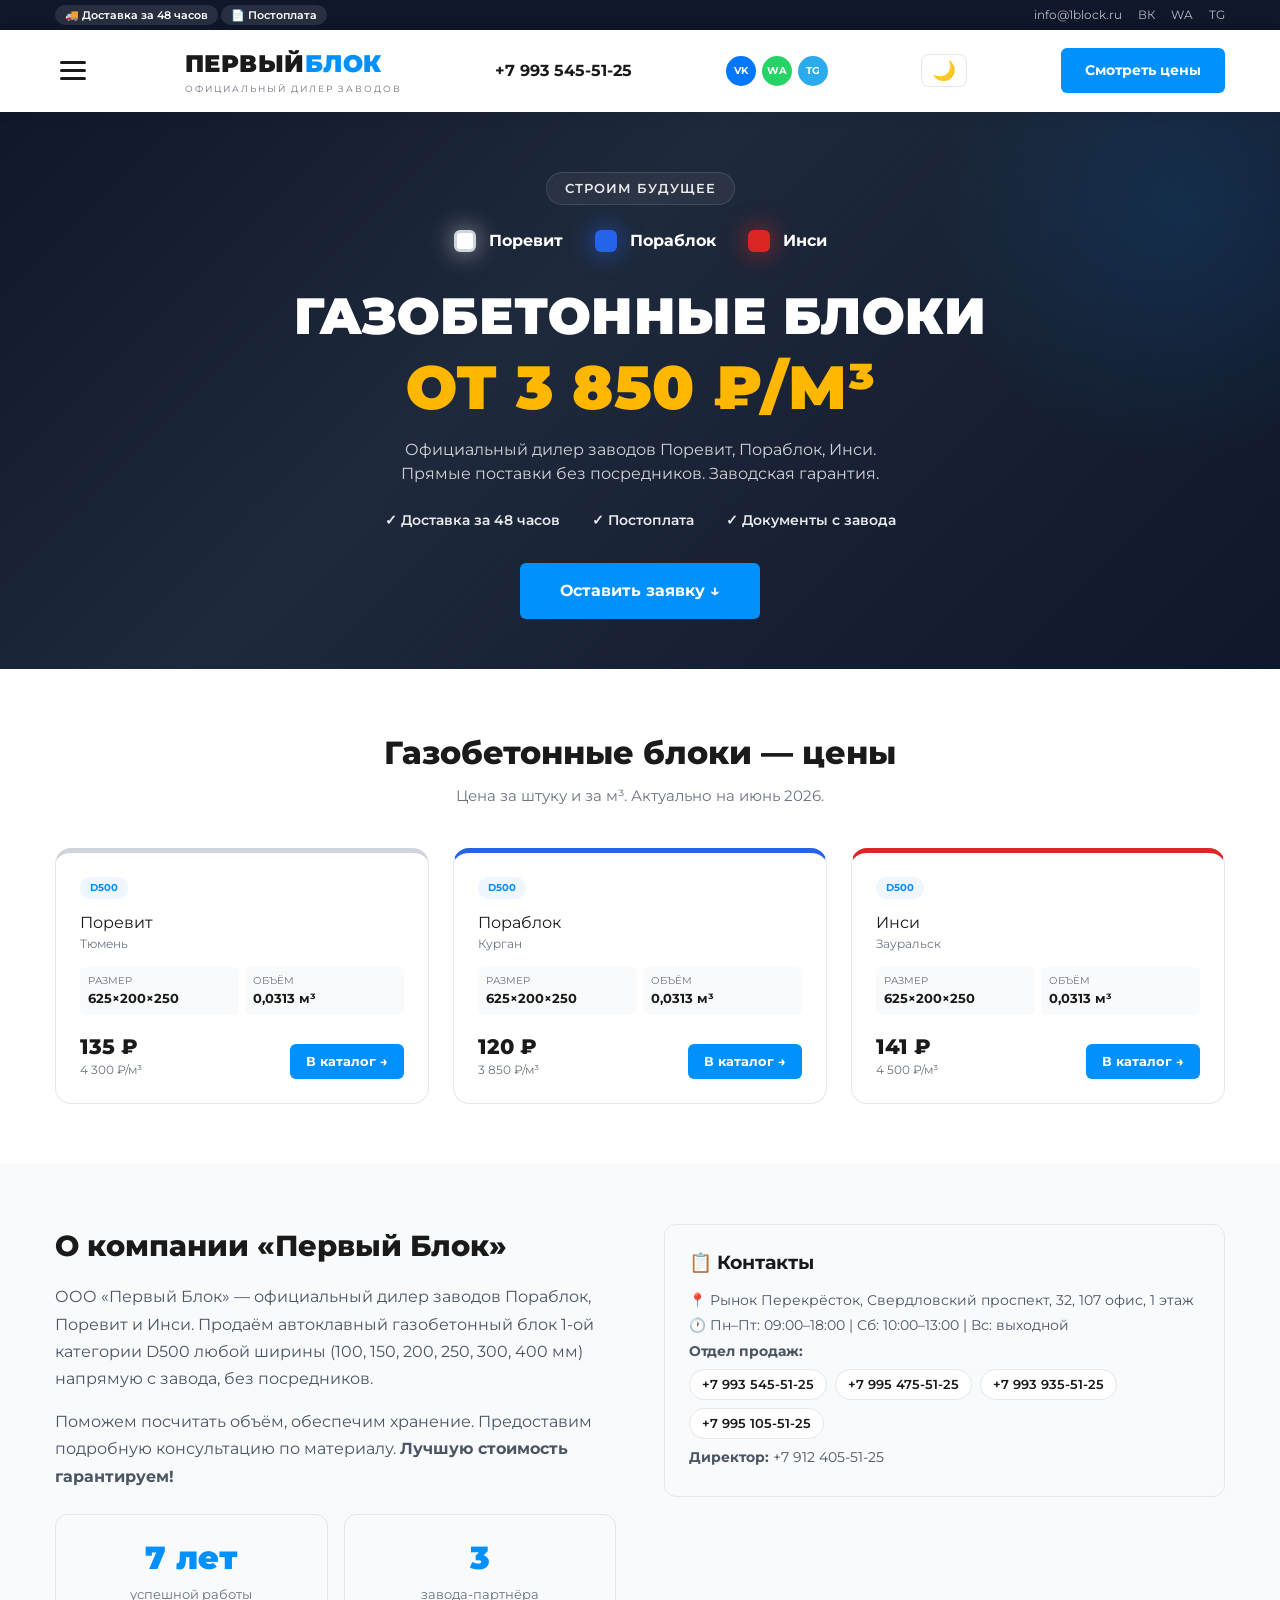
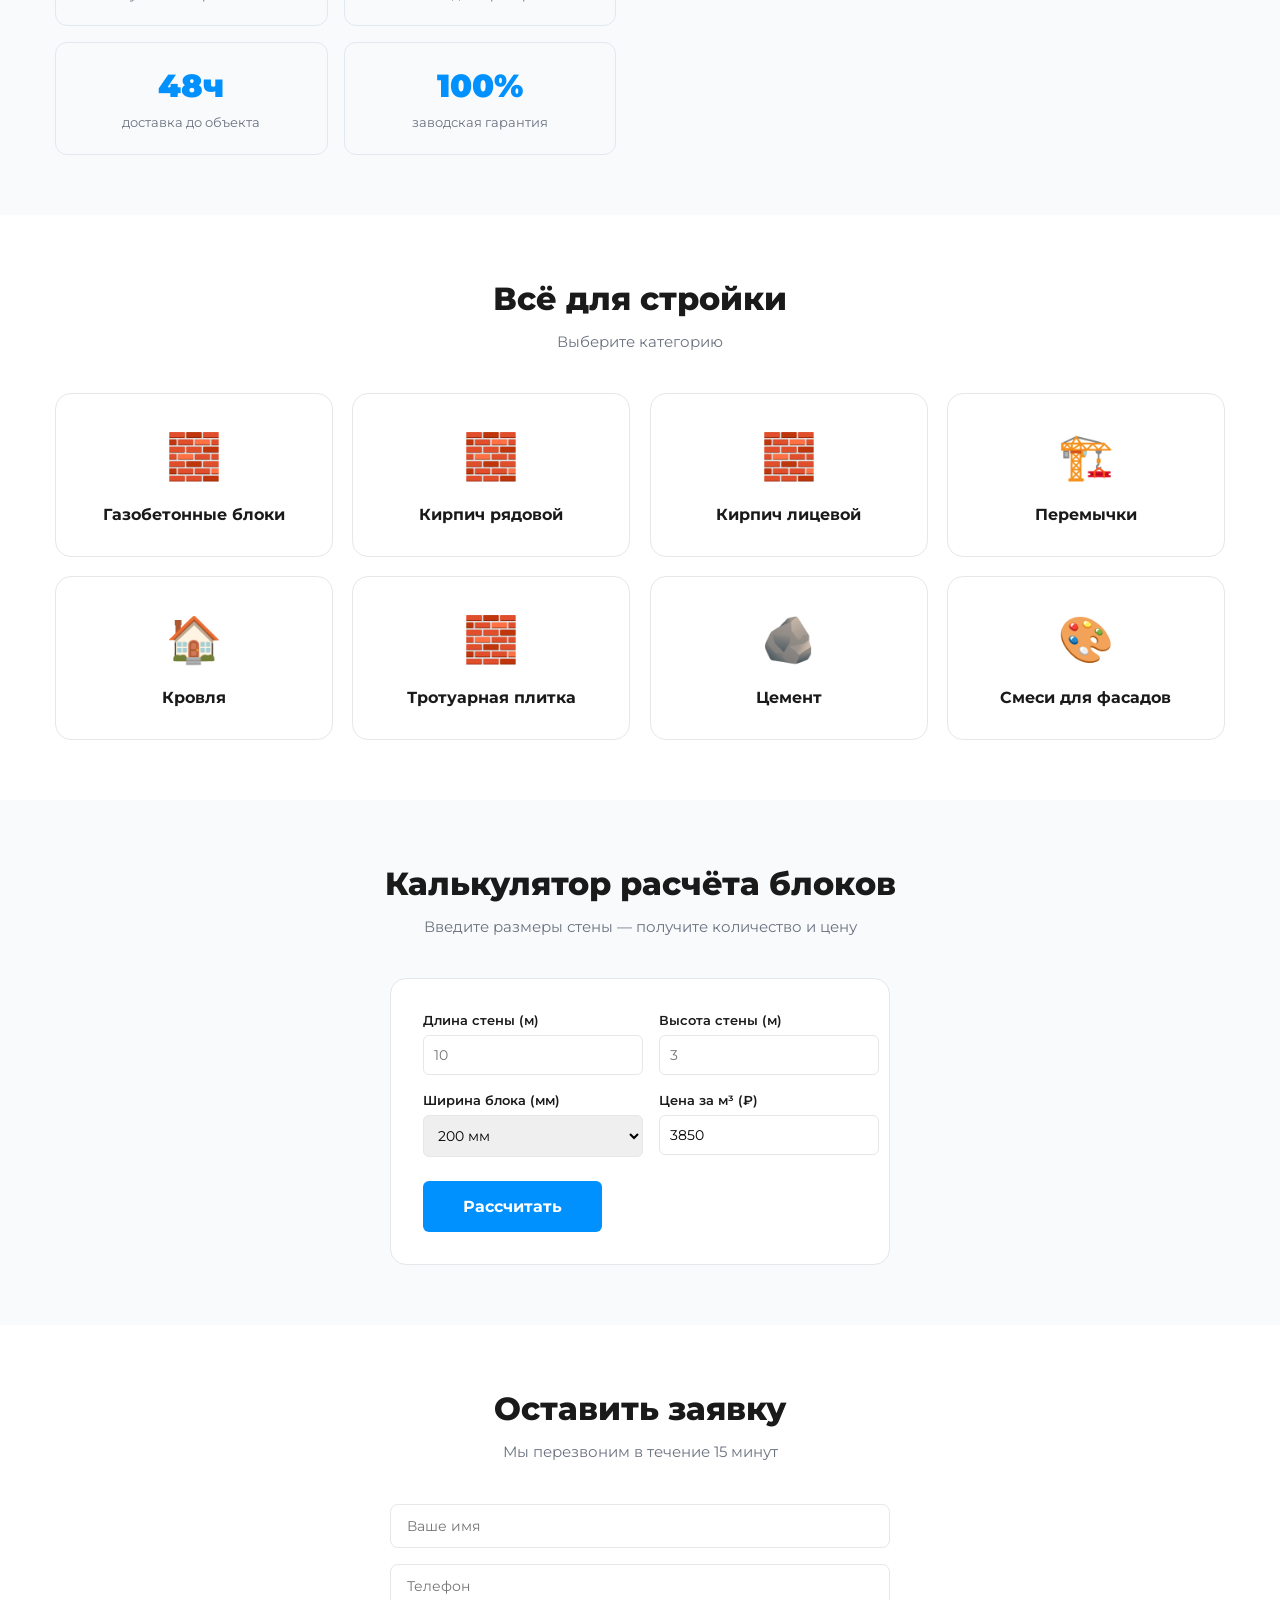
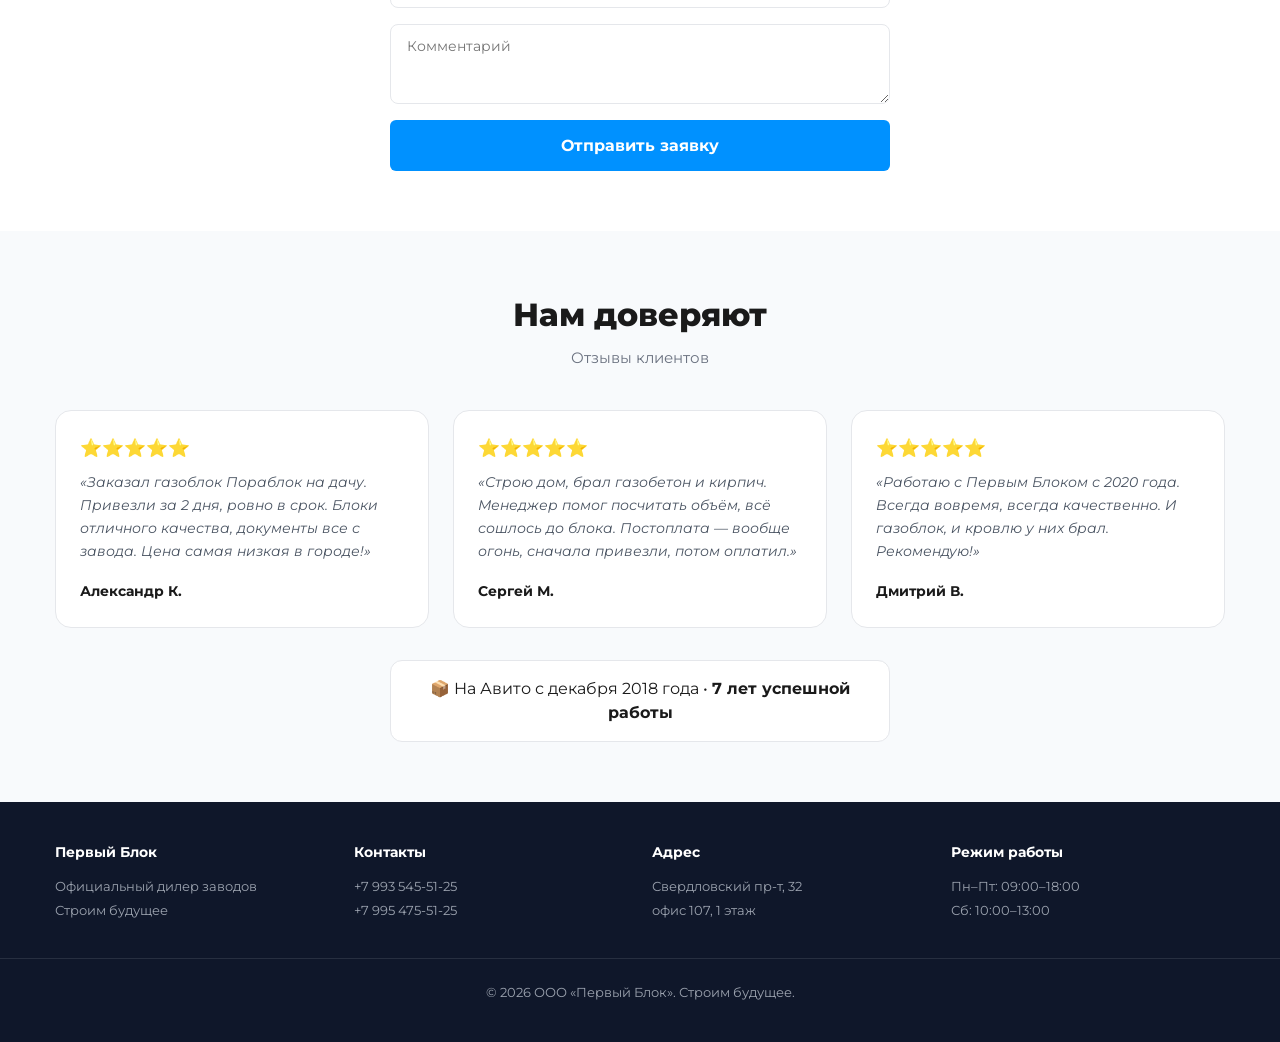
==== commit bc0d3d79: "откат 7" ====
--- a/index.html
+++ b/index.html
@@ -6,7 +6,7 @@
     <title>Первый Блок — газобетон, кирпич, кровля | Официальный дилер</title>
     <link rel="preconnect" href="https://fonts.googleapis.com">
     <link rel="preconnect" href="https://fonts.gstatic.com" crossorigin>
-    <link href="https://fonts.googleapis.com/css2?family=Montserrat:wght@400;500;600;700;800;900&display=swap" rel="stylesheet">
+    <link href="https://fonts.googleapis.com/css2?family=Montserrat:wght@400;500;600;700;800;900&display=block" rel="stylesheet">
     <link rel="stylesheet" href="css/style.css">
 </head>
 <body>
@@ -28,22 +28,36 @@
     </div>
 
     <!-- ==================== HEADER ==================== -->
-    <header class="header">
-        <div class="container header__inner">
-            <a href="index.html" class="logo">
-                <span class="logo__main">ПЕРВЫЙ<span class="logo__accent">БЛОК</span></span>
-                <span class="logo__sub">Официальный дилер заводов</span>
-            </a>
-            <a href="tel:+79935455125" class="header__phone">+7 993 545-51-25</a>
-            <div class="header__messengers">
-                <a href="#" class="header__messenger header__messenger--vk">VK</a>
-                <a href="#" class="header__messenger header__messenger--wa">WA</a>
-                <a href="#" class="header__messenger header__messenger--tg">TG</a>
-            </div>
-            <a href="#categories" class="btn btn--primary">Смотреть цены</a>
-            <button class="theme-toggle" id="themeToggle" title="Тёмная тема">🌙</button>
-        </div>
-    </header>
+
+   <header class="header">
+    <div class="container header__inner">
+        <div class="burger-wrapper">
+    <button class="burger" id="burgerBtn" aria-label="Меню">
+        <span></span><span></span><span></span>
+    </button>
+    <nav class="mobile-menu" id="mobileMenu">
+        <a href="index.html">Главная</a>
+        <a href="catalog.html">Каталог</a>
+        <a href="about.html">О нас</a>
+        <a href="delivery.html">Доставка</a>
+        <a href="how-to-build.html">Как строить</a>
+        <a href="promo.html">Акции</a>
+    </nav>
+</div>
+        <a href="index.html" class="logo">
+            <span class="logo__main">ПЕРВЫЙ<span class="logo__accent">БЛОК</span></span>
+            <span class="logo__sub">Официальный дилер заводов</span>
+        </a>
+        <a href="tel:+79935455125" class="header__phone">+7 993 545-51-25</a>
+        <div class="header__messengers">
+            <a href="#" class="header__messenger header__messenger--vk">VK</a>
+            <a href="#" class="header__messenger header__messenger--wa">WA</a>
+            <a href="#" class="header__messenger header__messenger--tg">TG</a>
+        </div>
+        <button class="theme-toggle" id="themeToggle" title="Тёмная тема">🌙</button>
+        <a href="#categories" class="btn btn--primary">Смотреть цены</a>
+    </div >
+</header>
 
     <!-- ==================== HERO ==================== -->
     <section class="hero">
@@ -77,81 +91,8 @@
         </div>
     </section>
 
-    <!-- ==================== ABOUT ==================== -->
-    <section class="about">
-        <div class="container about__grid">
-            <div class="about__text">
-                <h2>О компании «Первый Блок»</h2>
-                <p>ООО «Первый Блок» — официальный дилер заводов Пораблок, Поревит и Инси. Продаём автоклавный газобетонный блок 1-ой категории D500 любой ширины (100, 150, 200, 250, 300, 400 мм) напрямую с завода, без посредников.</p>
-                <p>Поможем посчитать объём, обеспечим хранение. Предоставим подробную консультацию по материалу. <strong>Лучшую стоимость гарантируем!</strong></p>
-                <div class="about__stats">
-                    <div class="about__stat"><span class="about__stat-num">7 лет</span><span class="about__stat-label">успешной работы</span></div>
-                    <div class="about__stat"><span class="about__stat-num">3</span><span class="about__stat-label">завода-партнёра</span></div>
-                    <div class="about__stat"><span class="about__stat-num">48ч</span><span class="about__stat-label">доставка до объекта</span></div>
-                    <div class="about__stat"><span class="about__stat-num">100%</span><span class="about__stat-label">заводская гарантия</span></div>
-                </div>
-            </div>
-            <div class="about__contacts">
-                <h3>📋 Контакты</h3>
-                <p>📍 Рынок Перекрёсток, Свердловский проспект, 32, 107 офис, 1 этаж</p>
-                <p>🕐 Пн–Пт: 09:00–18:00 | Сб: 10:00–13:00 | Вс: выходной</p>
-                <p><strong>Отдел продаж:</strong></p>
-                <div class="about__phones">
-                    <a href="tel:+79935455125">+7 993 545-51-25</a>
-                    <a href="tel:+79954755125">+7 995 475-51-25</a>
-                    <a href="tel:+79939355125">+7 993 935-51-25</a>
-                    <a href="tel:+79951055125">+7 995 105-51-25</a>
-                </div>
-                <p style="margin-top:0.5rem;"><strong>Директор:</strong> <a href="tel:+79124055125">+7 912 405-51-25</a></p>
-            </div>
-        </div>
-    </section>
-
-
-    <!-- ==================== КАТЕГОРИИ ==================== -->
-    <section class="categories" id="categories">
-        <div class="container">
-            <h2 class="section-title">Всё для стройки</h2>
-            <p class="section-subtitle">Выберите категорию</p>
-            <div class="categories__grid">
-                <a href="catalog.html?cat=gazobeton" class="category-card">
-                    <div class="category-card__icon">🧱</div>
-                    <div class="category-card__title">Газобетонные блоки</div>
-                </a>
-                <a href="catalog.html?cat=kirpich-ryad" class="category-card">
-                    <div class="category-card__icon">🧱</div>
-                    <div class="category-card__title">Кирпич рядовой</div>
-                </a>
-                <a href="catalog.html?cat=kirpich-lic" class="category-card">
-                    <div class="category-card__icon">🧱</div>
-                    <div class="category-card__title">Кирпич лицевой</div>
-                </a>
-                <a href="catalog.html?cat=peremichki" class="category-card">
-                    <div class="category-card__icon">🏗️</div>
-                    <div class="category-card__title">Перемычки</div>
-                </a>
-                <a href="catalog.html?cat=krovlya" class="category-card">
-                    <div class="category-card__icon">🏠</div>
-                    <div class="category-card__title">Кровля</div>
-                </a>
-                <a href="catalog.html?cat=plitka" class="category-card">
-                    <div class="category-card__icon">🧱</div>
-                    <div class="category-card__title">Тротуарная плитка</div>
-                </a>
-                <a href="catalog.html?cat=cement" class="category-card">
-                    <div class="category-card__icon">🪨</div>
-                    <div class="category-card__title">Цемент</div>
-                </a>
-                <a href="catalog.html?cat=smesi" class="category-card">
-                    <div class="category-card__icon">🎨</div>
-                    <div class="category-card__title">Смеси для фасадов</div>
-                </a>
-            </div>
-        </div>
-    </section>
-
-<!-- ==================== КАТЕГОРИИ Газоблок==================== -->
-<section class="catalog" id="catalog">
+    <!-- ==================== ГАЗОБЛОК (3 КАРТОЧКИ) ==================== -->
+    <section class="catalog" id="catalog">
         <div class="container">
             <h2 class="section-title">Газобетонные блоки — цены</h2>
             <p class="section-subtitle">Цена за штуку и за м³. Актуально на июнь 2026.</p>
@@ -173,7 +114,6 @@
                         <a href="catalog.html" class="btn btn--primary btn--sm">В каталог →</a>
                     </div>
                 </div>
-
                 <!-- Пораблок -->
                 <div class="product-card product-card--porablok">
                     <span class="product-card__badge product-card__badge--d500">D500</span>
@@ -191,7 +131,6 @@
                         <a href="catalog.html" class="btn btn--primary btn--sm">В каталог →</a>
                     </div>
                 </div>
-
                 <!-- Инси -->
                 <div class="product-card product-card--insi">
                     <span class="product-card__badge product-card__badge--d500">D500</span>
@@ -213,6 +152,53 @@
         </div>
     </section>
 
+    <!-- ==================== О КОМПАНИИ ==================== -->
+    <section class="categories">
+        <div class="container about__grid">
+            <div class="about__text">
+                <h2>О компании «Первый Блок»</h2>
+                <p>ООО «Первый Блок» — официальный дилер заводов Пораблок, Поревит и Инси. Продаём автоклавный газобетонный блок 1-ой категории D500 любой ширины (100, 150, 200, 250, 300, 400 мм) напрямую с завода, без посредников.</p>
+                <p>Поможем посчитать объём, обеспечим хранение. Предоставим подробную консультацию по материалу. <strong>Лучшую стоимость гарантируем!</strong></p>
+                <div class="about__stats">
+                    <div class="about__stat"><span class="about__stat-num">7 лет</span><span class="about__stat-label">успешной работы</span></div>
+                    <div class="about__stat"><span class="about__stat-num">3</span><span class="about__stat-label">завода-партнёра</span></div>
+                    <div class="about__stat"><span class="about__stat-num">48ч</span><span class="about__stat-label">доставка до объекта</span></div>
+                    <div class="about__stat"><span class="about__stat-num">100%</span><span class="about__stat-label">заводская гарантия</span></div>
+                </div>
+            </div>
+            <div class="about__contacts">
+                <h3>📋 Контакты</h3>
+                <p>📍 Рынок Перекрёсток, Свердловский проспект, 32, 107 офис, 1 этаж</p>
+                <p>🕐 Пн–Пт: 09:00–18:00 | Сб: 10:00–13:00 | Вс: выходной</p>
+                <p><strong>Отдел продаж:</strong></p>
+                <div class="about__phones">
+                    <a href="tel:+79935455125">+7 993 545-51-25</a>
+                    <a href="tel:+79954755125">+7 995 475-51-25</a>
+                    <a href="tel:+79939355125">+7 993 935-51-25</a>
+                    <a href="tel:+79951055125">+7 995 105-51-25</a>
+                </div>
+                <p style="margin-top:0.5rem;"><strong>Директор:</strong> <a href="tel:+79124055125">+7 912 405-51-25</a></p>
+            </div>
+        </div>
+    </section>
+
+    <!-- ==================== КАТЕГОРИИ (8 ШТУК) ==================== -->
+    <section class="about" id="categories">
+        <div class="container">
+            <h2 class="section-title">Всё для стройки</h2>
+            <p class="section-subtitle">Выберите категорию</p>
+            <div class="categories__grid">
+                <a href="catalog.html?cat=gazobeton" class="category-card"><div class="category-card__icon">🧱</div><div class="category-card__title">Газобетонные блоки</div></a>
+                <a href="catalog.html?cat=kirpich-ryad" class="category-card"><div class="category-card__icon">🧱</div><div class="category-card__title">Кирпич рядовой</div></a>
+                <a href="catalog.html?cat=kirpich-lic" class="category-card"><div class="category-card__icon">🧱</div><div class="category-card__title">Кирпич лицевой</div></a>
+                <a href="catalog.html?cat=peremichki" class="category-card"><div class="category-card__icon">🏗️</div><div class="category-card__title">Перемычки</div></a>
+                <a href="catalog.html?cat=krovlya" class="category-card"><div class="category-card__icon">🏠</div><div class="category-card__title">Кровля</div></a>
+                <a href="catalog.html?cat=plitka" class="category-card"><div class="category-card__icon">🧱</div><div class="category-card__title">Тротуарная плитка</div></a>
+                <a href="catalog.html?cat=cement" class="category-card"><div class="category-card__icon">🪨</div><div class="category-card__title">Цемент</div></a>
+                <a href="catalog.html?cat=smesi" class="category-card"><div class="category-card__icon">🎨</div><div class="category-card__title">Смеси для фасадов</div></a>
+            </div>
+        </div>
+    </section>
 
     <!-- ==================== КАЛЬКУЛЯТОР ==================== -->
     <section class="calculator" id="calculator">
--- a/css/style.css
+++ b/css/style.css
@@ -1,233 +1,301 @@
-/* ==================== ПЕРЕМЕННЫЕ (меняй цвета здесь) ==================== */
-:root {
-    --dark: #0f172a;
-    --white: #ffffff;
-    --accent: #0091FF;
-    --accent-hover: #0077dd;
-    --yellow: #FFB700;
-    --porevit: #d1d5db;
-    --porablok: #2563eb;
-    --insi: #dc2626;
-    --gray-bg: #f8fafc;
-    --gray-text: #6b7280;
-    --font: 'Montserrat', sans-serif;
-}
-
-/* ==================== ТЁМНАЯ ТЕМА ==================== */
-body.dark-theme {
-    --dark: #0f172a;
-    --white: #1e293b;
-    --accent: #60a5fa;
-    --accent-hover: #3b82f6;
-    --yellow: #f59e0b;
-    --gray-bg: #1e293b;
-    --gray-text: #94a3b8;
-    background: #0f172a;
-    color: #e2e8f0;
-}
-
-body.dark-theme .header { background: #1e293b; box-shadow: 0 2px 15px rgba(0,0,0,0.3); }
-body.dark-theme .header__phone { color: #e2e8f0; }
-body.dark-theme .logo { color: #e2e8f0; }
-body.dark-theme .top-bar { background: #020617; }
-body.dark-theme .categories { background: #1e293b; }
-body.dark-theme .category-card { background: #0f172a; border-color: #334155; }
-body.dark-theme .category-card__title { color: #e2e8f0; }
-body.dark-theme .catalog { background: #0f172a; }
-body.dark-theme .product-card { background: #1e293b; border-color: #334155; }
-body.dark-theme .product-card__title { color: #e2e8f0; }
-body.dark-theme .product-card__location { color: #94a3b8; }
-body.dark-theme .product-card__spec { background: #0f172a; }
-body.dark-theme .product-card__price { color: #e2e8f0; }
-body.dark-theme .calculator { background: #1e293b; }
-body.dark-theme .calculator__box { background: #0f172a; border-color: #334155; }
-body.dark-theme .calculator__field label { color: #e2e8f0; }
-body.dark-theme .calculator__field input,
-body.dark-theme .calculator__field select { background: #1e293b; border-color: #334155; color: #e2e8f0; }
-body.dark-theme .form-section { background: #0f172a; }
-body.dark-theme .form input,
-body.dark-theme .form textarea { background: #1e293b; border-color: #334155; color: #e2e8f0; }
-body.dark-theme .reviews { background: #1e293b; }
-body.dark-theme .review-card { background: #0f172a; border-color: #334155; }
-body.dark-theme .review-card__text { color: #94a3b8; }
-body.dark-theme .review-card__author { color: #e2e8f0; }
-body.dark-theme .reviews__avito { background: #0f172a; border-color: #334155; color: #e2e8f0; }
-body.dark-theme .footer { background: #020617; }
-body.dark-theme .about { background: #0f172a; }
-body.dark-theme .about__text { color: #e2e8f0; }
-body.dark-theme .about__text p { color: #94a3b8; }
-body.dark-theme .about__stat { background: #1e293b; border-color: #334155; }
-body.dark-theme .about__contacts { background: #1e293b; border-color: #334155; }
-body.dark-theme .about__contacts p { color: #94a3b8; }
-body.dark-theme .about__phones a { background: #0f172a; border-color: #334155; color: #e2e8f0; }
-body.dark-theme .section-title { color: #e2e8f0; }
-body.dark-theme .section-subtitle { color: #94a3b8; }
-body.dark-theme .catalog__cat-btn { background: #1e293b; border-color: #334155; color: #94a3b8; }
-body.dark-theme .catalog__cat-btn.active { background: #60a5fa; color: #fff; }
-body.dark-theme .filter-btn { background: #1e293b; border-color: #334155; color: #94a3b8; }
-body.dark-theme .filter-btn.active { background: #60a5fa; color: #fff; }
-body.dark-theme .theme-toggle { border-color: #334155; color: #e2e8f0; }
-body.dark-theme .theme-toggle:hover { background: #334155; }
-
-/* ==================== КНОПКА ТЕМЫ ==================== */
-.theme-toggle {
-    background: none;
-    border: 1px solid #e5e7eb;
-    font-size: 1.2rem;
-    cursor: pointer;
-    padding: 6px 10px;
-    border-radius: 8px;
-    font-family: var(--font);
-    transition: 0.2s;
-    line-height: 1;
-}
-.theme-toggle:hover { background: #f3f4f6; }
-
-/* ==================== RESET ==================== */
-*, *::before, *::after { margin: 0; padding: 0; box-sizing: border-box; }
-html { scroll-behavior: smooth; }
-body { font-family: var(--font); color: #1a1a1a; background: #f5f5f5; line-height: 1.5; -webkit-font-smoothing: antialiased; }
-.container { max-width: 1200px; margin: 0 auto; padding: 0 15px; }
-a { color: inherit; text-decoration: none; }
-.section-title { text-align: center; font-size: clamp(1.6rem, 3vw, 2rem); font-weight: 800; margin-bottom: 0.5rem; color: #1a1a1a; }
-.section-subtitle { text-align: center; color: var(--gray-text); margin-bottom: 2.5rem; font-size: 0.95rem; }
-section[id] { scroll-margin-top: 80px; }
-
-
-
-/* ==================== КНОПКИ ==================== */
-.btn { display: inline-flex; align-items: center; gap: 8px; font-weight: 700; font-family: var(--font); cursor: pointer; border: none; transition: 0.2s; white-space: nowrap; }
-.btn--primary { background: var(--accent); color: #fff; border-radius: 6px; padding: 12px 24px; font-size: 14px; }
-.btn--primary:hover { background: var(--accent-hover); transform: translateY(-2px); box-shadow: 0 8px 25px rgba(0,145,255,0.3); }
-.btn--large { padding: 16px 40px; font-size: 16px; }
-
-/* ==================== TOP BAR ==================== */
-.top-bar { background: var(--dark); font-size: 12px; padding: 6px 0; color: rgba(255,255,255,0.7); }
-.top-bar__inner { display: flex; align-items: center; justify-content: space-between; flex-wrap: wrap; gap: 0.5rem; }
-.top-bar__badge { background: rgba(255,255,255,0.1); padding: 3px 10px; border-radius: 20px; font-weight: 600; color: #fff; font-size: 11px; }
-.top-bar__right { display: flex; gap: 1rem; }
-.top-bar__right a { color: rgba(255,255,255,0.7); font-size: 12px; }
-.top-bar__right a:hover { color: #fff; }
-
-/* ==================== HEADER ==================== */
-.header { background: #fff; padding: 16px 0; box-shadow: 0 2px 15px rgba(0,0,0,0.06); position: sticky; top: 0; z-index: 100; }
-.header__inner { display: flex; align-items: center; justify-content: space-between; flex-wrap: wrap; gap: 1rem; }
-.logo { display: flex; flex-direction: column; color: #1a1a1a; }
-.logo__main { font-size: 1.5rem; font-weight: 900; letter-spacing: 0.5px; }
-.logo__accent { color: var(--accent); }
-.logo__sub { font-size: 9px; letter-spacing: 2px; color: var(--gray-text); text-transform: uppercase; }
-.header__phone { font-size: 1rem; font-weight: 700; }
-.header__phone:hover { color: var(--accent); }
-.header__messengers { display: flex; gap: 6px; }
-.header__messenger { width: 30px; height: 30px; border-radius: 50%; display: flex; align-items: center; justify-content: center; font-size: 0.6rem; font-weight: 700; color: #fff; }
-.header__messenger--vk { background: #0077ff; }
-.header__messenger--wa { background: #25d366; }
-.header__messenger--tg { background: #2aabee; }
-.header__messenger:hover { transform: scale(1.1); }
-
-/* ==================== HERO ==================== */
-.hero { background: linear-gradient(135deg, #0f172a 0%, #1e293b 40%, #0f172a 100%); padding: 60px 0 50px; text-align: center; position: relative; overflow: hidden; }
-.hero::before { content: ''; position: absolute; top: -150px; right: -150px; width: 500px; height: 500px; background: radial-gradient(circle, rgba(0,145,255,0.12) 0%, transparent 70%); border-radius: 50%; }
-.hero__content { position: relative; z-index: 2; }
-.hero__tagline { display: inline-block; background: rgba(255,255,255,0.06); border: 1px solid rgba(255,255,255,0.12); padding: 6px 18px; border-radius: 30px; font-size: 0.8rem; font-weight: 600; letter-spacing: 1px; color: rgba(255,255,255,0.9); margin-bottom: 1.5rem; }
-.hero__factories { display: flex; justify-content: center; gap: 2rem; margin-bottom: 2rem; flex-wrap: wrap; color: #fff; font-weight: 700; }
-.hero__dot { width: 22px; height: 22px; border-radius: 6px; display: inline-block; margin-right: 0.5rem; vertical-align: middle; }
-.hero__dot--white { background: #fff; border: 3px solid #d1d5db; box-shadow: 0 0 25px rgba(255,255,255,0.6); }
-.hero__dot--blue { background: var(--porablok); box-shadow: 0 0 25px rgba(37,99,235,0.8); }
-.hero__dot--red { background: var(--insi); box-shadow: 0 0 25px rgba(220,38,38,0.8); }
-.hero__title { font-size: clamp(2rem, 5vw, 3.2rem); font-weight: 900; text-transform: uppercase; letter-spacing: 0.5px; line-height: 1.2; color: #fff; margin-bottom: 0.8rem; }
-.hero__price { display: block; color: var(--yellow); font-size: 1.2em; margin-top: 5px; }
-.hero__subtitle { font-size: 1rem; color: rgba(255,255,255,0.8); max-width: 600px; margin: 0 auto 1.5rem; }
-.hero__features { display: flex; justify-content: center; gap: 2rem; flex-wrap: wrap; margin-bottom: 2rem; color: rgba(255,255,255,0.9); font-weight: 600; font-size: 0.9rem; }
-
-/* ==================== ABOUT ==================== */
-.about { background: #fff; padding: 60px 0; }
-.about__grid { display: grid; grid-template-columns: 1fr 1fr; gap: 3rem; align-items: start; }
-.about__text h2 { font-size: 1.8rem; font-weight: 800; margin-bottom: 1rem; }
-.about__text p { color: #4b5563; line-height: 1.7; margin-bottom: 1rem; }
-.about__stats { display: grid; grid-template-columns: 1fr 1fr; gap: 1rem; margin-top: 1.5rem; }
-.about__stat { background: var(--gray-bg); padding: 1.2rem; border-radius: 12px; text-align: center; border: 1px solid #e2e8f0; }
-.about__stat-num { font-size: 2rem; font-weight: 900; color: var(--accent); display: block; }
-.about__stat-label { font-size: 0.8rem; color: var(--gray-text); }
-.about__contacts { background: var(--gray-bg); padding: 1.5rem; border-radius: 12px; border: 1px solid #e2e8f0; }
-.about__contacts h3 { margin-bottom: 0.8rem; }
-.about__contacts p { font-size: 0.85rem; color: #4b5563; margin-bottom: 0.3rem; }
-.about__phones { display: flex; flex-wrap: wrap; gap: 0.5rem; margin-top: 0.5rem; }
-.about__phones a { background: #fff; padding: 5px 12px; border-radius: 20px; font-size: 0.8rem; font-weight: 600; border: 1px solid #e5e7eb; }
-
-/* ==================== CATEGORIES ==================== */
-.categories { background: var(--gray-bg); padding: 60px 0; }
-.categories__grid { display: grid; grid-template-columns: repeat(auto-fill, minmax(220px, 1fr)); gap: 1.2rem; }
-.category-card { background: #fff; border-radius: 16px; padding: 1.8rem 1.3rem; text-align: center; border: 1px solid #e5e7eb; cursor: pointer; transition: 0.3s; }
-.category-card:hover { transform: translateY(-6px); box-shadow: 0 16px 35px rgba(0,0,0,0.08); border-color: var(--accent); }
-.category-card__icon { font-size: 2.8rem; margin-bottom: 0.8rem; }
-.category-card__title { font-weight: 700; font-size: 1rem; }
-
-/* ==================== CATALOG ==================== */
-.catalog { background: #fff; padding: 60px 0; }
-.filters { display: flex; flex-wrap: wrap; gap: 0.5rem; justify-content: center; margin-bottom: 2rem; }
-.filter-btn { padding: 8px 18px; border-radius: 30px; border: 1px solid #e5e7eb; background: #fff; font-weight: 600; font-size: 0.85rem; cursor: pointer; font-family: var(--font); transition: 0.2s; }
-.filter-btn.active { background: var(--accent); color: #fff; border-color: var(--accent); }
-.filter-btn:hover:not(.active) { border-color: var(--accent); color: var(--accent); }
-.catalog__grid { display: grid; grid-template-columns: repeat(auto-fill, minmax(280px, 1fr)); gap: 1.5rem; }
-.product-card { background: #fff; border-radius: 16px; padding: 1.5rem; border: 1px solid #e5e7eb; border-top: 5px solid #e5e7eb; transition: 0.3s; display: flex; flex-direction: column; }
-.product-card:hover { transform: translateY(-4px); box-shadow: 0 16px 35px rgba(0,0,0,0.08); }
-.product-card--porevit { border-top-color: var(--porevit); }
-.product-card--porablok { border-top-color: var(--porablok); }
-.product-card--insi { border-top-color: var(--insi); }
-.product-card__badge { display: inline-block; padding: 3px 10px; border-radius: 20px; font-size: 0.65rem; font-weight: 700; margin-bottom: 0.8rem; background: #eff6ff; color: var(--accent); align-self: flex-start; }
-.product-card__title { font-weight: 700; font-size: 1.1rem; margin-bottom: 0.2rem; }
-.product-card__location { font-size: 0.78rem; color: var(--gray-text); margin-bottom: 0.8rem; }
-.product-card__specs { display: grid; grid-template-columns: 1fr 1fr; gap: 0.4rem; margin-bottom: 1rem; font-size: 0.8rem; }
-.product-card__spec { background: #f9fafb; padding: 0.4rem 0.5rem; border-radius: 6px; display: flex; flex-direction: column; }
-.product-card__spec-label { font-size: 0.65rem; color: var(--gray-text); text-transform: uppercase; }
-.product-card__spec-value { font-weight: 700; }
-.product-card__price-row { display: flex; align-items: flex-end; justify-content: space-between; margin-top: auto; gap: 0.5rem; }
-.product-card__price { font-weight: 800; font-size: 1.3rem; }
-.product-card__price-m3 { font-size: 0.73rem; color: var(--gray-text); }
-
-/* ==================== CALCULATOR ==================== */
-.calculator { background: var(--gray-bg); padding: 60px 0; }
-.calculator__box { max-width: 500px; margin: 0 auto; background: #fff; padding: 2rem; border-radius: 16px; border: 1px solid #e5e7eb; }
-.calculator__inputs { display: grid; grid-template-columns: 1fr 1fr; gap: 1rem; margin-bottom: 1.5rem; }
-.calculator__field { display: flex; flex-direction: column; gap: 0.3rem; }
-.calculator__field label { font-size: 0.8rem; font-weight: 600; }
-.calculator__field input, .calculator__field select { padding: 10px; border: 1px solid #e5e7eb; border-radius: 6px; font-family: var(--font); font-size: 0.9rem; }
-.calculator__result { margin-top: 1.5rem; padding: 1rem; background: #f0fdf4; border-radius: 8px; font-weight: 700; text-align: center; display: none; }
-.calculator__result.show { display: block; }
-
-/* ==================== FORM ==================== */
-.form-section { background: #fff; padding: 60px 0; }
-.form { max-width: 500px; margin: 0 auto; display: flex; flex-direction: column; gap: 1rem; }
-.form input, .form textarea { padding: 12px 16px; border: 1px solid #e5e7eb; border-radius: 8px; font-family: var(--font); font-size: 0.9rem; }
-.form button { width: 100%; justify-content: center; }
-
-/* ==================== REVIEWS ==================== */
-.reviews { background: var(--gray-bg); padding: 60px 0; }
-.reviews__grid { display: grid; grid-template-columns: repeat(auto-fill, minmax(280px, 1fr)); gap: 1.5rem; }
-.review-card { background: #fff; border-radius: 16px; padding: 1.5rem; border: 1px solid #e5e7eb; }
-.review-card__stars { color: #f59e0b; font-size: 1.1rem; margin-bottom: 0.6rem; }
-.review-card__text { font-size: 0.9rem; color: #4b5563; line-height: 1.6; margin-bottom: 1rem; font-style: italic; }
-.review-card__author { font-weight: 700; font-size: 0.85rem; }
-.reviews__avito { text-align: center; margin-top: 2rem; padding: 1rem; background: #fff; border-radius: 12px; border: 1px solid #e5e7eb; max-width: 500px; margin-left: auto; margin-right: auto; }
-
-/* ==================== FOOTER ==================== */
-.footer { background: var(--dark); color: #9ca3af; padding: 2.5rem 0; font-size: 0.82rem; }
-.footer__grid { display: grid; grid-template-columns: repeat(auto-fit, minmax(180px, 1fr)); gap: 1.5rem; margin-bottom: 2rem; }
-.footer h4 { color: #fff; margin-bottom: 0.8rem; font-size: 0.9rem; }
-.footer p, .footer a { display: block; margin-bottom: 0.3rem; }
-.footer a:hover { color: #fff; }
-.footer__bottom { border-top: 1px solid rgba(255,255,255,0.1); padding-top: 1.5rem; text-align: center; }
-
-/* ==================== АДАПТИВ ==================== */
-@media (max-width: 768px) {
-    .about__grid { grid-template-columns: 1fr; }
-    .hero__features { flex-direction: column; align-items: center; gap: 0.8rem; }
-    .categories__grid { grid-template-columns: repeat(2, 1fr); }
-    .catalog__grid { grid-template-columns: 1fr; }
-    .calculator__inputs { grid-template-columns: 1fr; }
-}
-@media (max-width: 480px) {
-    .categories__grid { grid-template-columns: 1fr; }
-}
-.btn--sm { padding: 8px 16px; font-size: 0.82rem; }
+/* ==================== ПЕРЕМЕННЫЕ (меняй цвета здесь) ==================== */
+:root {
+    --dark: #0f172a;
+    --white: #ffffff;
+    --accent: #0091FF;
+    --accent-hover: #0077dd;
+    --yellow: #FFB700;
+    --porevit: #d1d5db;
+    --porablok: #2563eb;
+    --insi: #dc2626;
+    --gray-bg: #f8fafc;
+    --gray-text: #6b7280;
+    --font: 'Montserrat', sans-serif;
+}
+
+/* ==================== БУРГЕР ==================== */
+.burger { display: flex; flex-direction: column; gap: 5px; background: none; border: none; cursor: pointer; padding: 5px; }
+.burger span { display: block; width: 26px; height: 3px; background: #1a1a1a; border-radius: 2px; transition: 0.3s; }
+body.dark-theme .burger span { background: #e2e8f0; }
+.burger-wrapper { position: relative; }
+
+/* ==================== МОБИЛЬНОЕ МЕНЮ (выпадающее) ==================== */
+.mobile-menu {
+    position: absolute;
+    top: 100%;
+    left: 0%;
+    right: auto;
+    z-index: 99;
+    display: none;
+    flex-direction: column;
+    gap: 0.2rem;
+    padding: 0.8rem;
+    background: #fff;
+    border: 1px solid #e5e7eb;
+    border-radius: 10px;
+    box-shadow: 0 8px 25px rgba(0,0,0,0.1);
+    min-width: 200px;
+    animation: slideDown 0.5s ease;
+}
+.mobile-menu.active { display: flex; }
+.mobile-menu a {
+    font-weight: 600; font-size: 0.9rem;
+    padding: 10px 14px; color: #1a1a1a;
+    border-radius: 6px; transition: 0.15s;
+}
+.mobile-menu a:hover { background: #f3f4f6; color: var(--accent); }
+body.dark-theme .mobile-menu { background: #1e293b; border-color: #334155; }
+body.dark-theme .mobile-menu a { color: #e2e8f0; }
+body.dark-theme .mobile-menu a:hover { background: #334155; }
+
+@keyframes slideDown {
+    from { opacity: 0; transform: translateY(-10px); }
+    to { opacity: 1; transform: translateY(0); }
+}
+
+@media (max-width: 768px) {
+    .burger { display: flex; }
+    .header__phone { font-size: 0.85rem; }
+    .header__messengers { display: none; }
+}
+
+
+/* ==================== ТЁМНАЯ ТЕМА ==================== */
+body.dark-theme {
+    --dark: #0f172a;
+    --white: #1e293b;
+    --accent: #60a5fa;
+    --accent-hover: #3b82f6;
+    --yellow: #f59e0b;
+    --gray-bg: #1e293b;
+    --gray-text: #94a3b8;
+    background: #0f172a;
+    color: #e2e8f0;
+}
+
+body.dark-theme .header { background: #1e293b; box-shadow: 0 2px 15px rgba(0,0,0,0.3); }
+body.dark-theme .header__phone { color: #e2e8f0; }
+body.dark-theme .logo { color: #e2e8f0; }
+body.dark-theme .top-bar { background: #020617; }
+body.dark-theme .categories { background: #1e293b; }
+body.dark-theme .category-card { background: #0f172a; border-color: #334155; }
+body.dark-theme .category-card__title { color: #e2e8f0; }
+body.dark-theme .catalog { background: #0f172a; }
+body.dark-theme .product-card { background: #1e293b; border-color: #334155; }
+body.dark-theme .product-card__title { color: #e2e8f0; }
+body.dark-theme .product-card__location { color: #94a3b8; }
+body.dark-theme .product-card__spec { background: #0f172a; }
+body.dark-theme .product-card__price { color: #e2e8f0; }
+body.dark-theme .calculator { background: #1e293b; }
+body.dark-theme .calculator__box { background: #0f172a; border-color: #334155; }
+body.dark-theme .calculator__field label { color: #e2e8f0; }
+body.dark-theme .calculator__field input,
+body.dark-theme .calculator__field select { background: #1e293b; border-color: #334155; color: #e2e8f0; }
+body.dark-theme .calculator__result.show { background: #1e293b !important; color: #e2e8f0; border: 1px solid #334155; }
+body.dark-theme .calculator__field input[type="number"]::-webkit-inner-spin-button,
+body.dark-theme .calculator__field input[type="number"]::-webkit-outer-spin-button {
+    filter: invert(1);
+}
+body.dark-theme .form-section { background: #0f172a; }
+body.dark-theme .form input,
+body.dark-theme .form textarea { background: #1e293b; border-color: #334155; color: #e2e8f0; }
+body.dark-theme .reviews { background: #1e293b; }
+body.dark-theme .review-card { background: #0f172a; border-color: #334155; }
+body.dark-theme .review-card__text { color: #94a3b8; }
+body.dark-theme .review-card__author { color: #e2e8f0; }
+body.dark-theme .reviews__avito { background: #0f172a; border-color: #334155; color: #e2e8f0; }
+body.dark-theme .footer { background: #020617; }
+body.dark-theme .about { background: #0f172a; }
+body.dark-theme .about__text { color: #e2e8f0; }
+body.dark-theme .about__text p { color: #94a3b8; }
+body.dark-theme .about__stat { background: #1e293b; border-color: #334155; }
+body.dark-theme .about__contacts { background: #1e293b; border-color: #334155; }
+body.dark-theme .about__contacts p { color: #94a3b8; }
+body.dark-theme .about__phones a { background: #0f172a; border-color: #334155; color: #e2e8f0; }
+body.dark-theme .section-title { color: #e2e8f0; }
+body.dark-theme .section-subtitle { color: #94a3b8; }
+body.dark-theme .catalog__cat-btn { background: #1e293b; border-color: #334155; color: #94a3b8; }
+body.dark-theme .catalog__cat-btn.active { background: #60a5fa; color: #fff; }
+body.dark-theme .filter-btn { background: #1e293b; border-color: #334155; color: #94a3b8; }
+body.dark-theme .filter-btn.active { background: #60a5fa; color: #fff; }
+body.dark-theme .theme-toggle { border-color: #334155; color: #e2e8f0; }
+body.dark-theme .theme-toggle:hover { background: #334155; }
+body.dark-theme .nav a { color: #94a3b8; }
+body.dark-theme .nav a:hover { color: #fff; }
+body.dark-theme section[style] { background: #0f172a !important; }
+body.dark-theme section[style] h1,
+body.dark-theme section[style] h2,
+body.dark-theme section[style] h3,
+body.dark-theme section[style] strong { color: #e2e8f0 !important; }
+body.dark-theme section[style] p,
+body.dark-theme section[style] li { color: #94a3b8 !important; }
+body.dark-theme div[style*="background:#f8fafc"],
+body.dark-theme div[style*="background: #f8fafc"] { background: #1e293b !important; border-color: #334155 !important; }
+body.dark-theme div[style*="background:#eff6ff"],
+body.dark-theme div[style*="background: #eff6ff"] { background: #1e3a5f !important; }
+body.dark-theme div[style*="background:linear-gradient"] { background: #1e293b !important; border-color: #334155 !important; }
+body.dark-theme div[style*="border-left:4px"] { border-left-color: var(--accent) !important; }
+
+
+/* ==================== КНОПКА ТЕМЫ ==================== */
+.theme-toggle {
+    background: none;
+    border: 1px solid #e5e7eb;
+    font-size: 1.2rem;
+    cursor: pointer;
+    padding: 6px 10px;
+    border-radius: 8px;
+    font-family: var(--font);
+    transition: 0.2s;
+    line-height: 1;
+}
+.theme-toggle:hover { background: #f3f4f6; }
+
+/* ==================== RESET ==================== */
+*, *::before, *::after { margin: 0; padding: 0; box-sizing: border-box; }
+html { scroll-behavior: smooth; }
+body { font-family: var(--font); color: #1a1a1a; background: #f5f5f5; line-height: 1.5; -webkit-font-smoothing: antialiased; }
+.container { max-width: 1200px; margin: 0 auto; padding: 0 15px; }
+a { color: inherit; text-decoration: none; }
+.section-title { text-align: center; font-size: clamp(1.6rem, 3vw, 2rem); font-weight: 800; margin-bottom: 0.5rem; color: #1a1a1a; }
+.section-subtitle { text-align: center; color: var(--gray-text); margin-bottom: 2.5rem; font-size: 0.95rem; }
+section[id] { scroll-margin-top: 80px; }
+
+
+
+/* ==================== КНОПКИ ==================== */
+.btn { display: inline-flex; align-items: center; gap: 8px; font-weight: 700; font-family: var(--font); cursor: pointer; border: none; transition: 0.2s; white-space: nowrap; }
+.btn--primary { background: var(--accent); color: #fff; border-radius: 6px; padding: 12px 24px; font-size: 14px; }
+.btn--primary:hover { background: var(--accent-hover); transform: translateY(-2px); box-shadow: 0 8px 25px rgba(0,145,255,0.3); }
+.btn--large { padding: 16px 40px; font-size: 16px; }
+
+/* ==================== TOP BAR ==================== */
+.top-bar { background: var(--dark); font-size: 12px; padding: 6px 0; color: rgba(255,255,255,0.7); }
+.top-bar__inner { display: flex; align-items: center; justify-content: space-between; flex-wrap: wrap; gap: 0.5rem; }
+.top-bar__badge { background: rgba(255,255,255,0.1); padding: 3px 10px; border-radius: 20px; font-weight: 600; color: #fff; font-size: 11px; }
+.top-bar__right { display: flex; gap: 1rem; }
+.top-bar__right a { color: rgba(255,255,255,0.7); font-size: 12px; }
+.top-bar__right a:hover { color: #fff; }
+
+/* ==================== HEADER ==================== */
+.header { background: #fff; padding: 16px 0; box-shadow: 0 2px 15px rgba(0,0,0,0.06); position: sticky; top: 0; z-index: 100; }
+.header__inner { display: flex; align-items: center; justify-content: space-between; flex-wrap: wrap; gap: 1rem; }
+.logo { display: flex; flex-direction: column; color: #1a1a1a; }
+.logo__main { font-size: 1.5rem; font-weight: 900; letter-spacing: 0.5px; }
+.logo__accent { color: var(--accent); }
+.logo__sub { font-size: 9px; letter-spacing: 2px; color: var(--gray-text); text-transform: uppercase; }
+.header__phone { font-size: 1rem; font-weight: 700; }
+.header__phone:hover { color: var(--accent); }
+.header__messengers { display: flex; gap: 6px; }
+.header__messenger { width: 30px; height: 30px; border-radius: 50%; display: flex; align-items: center; justify-content: center; font-size: 0.6rem; font-weight: 700; color: #fff; }
+.header__messenger--vk { background: #0077ff; }
+.header__messenger--wa { background: #25d366; }
+.header__messenger--tg { background: #2aabee; }
+.header__messenger:hover { transform: scale(1.1); }
+
+/* ==================== HERO ==================== */
+.hero { background: linear-gradient(135deg, #0f172a 0%, #1e293b 40%, #0f172a 100%); padding: 60px 0 50px; text-align: center; position: relative; overflow: hidden; }
+.hero::before { content: ''; position: absolute; top: -150px; right: -150px; width: 500px; height: 500px; background: radial-gradient(circle, rgba(0,145,255,0.12) 0%, transparent 70%); border-radius: 50%; }
+.hero__content { position: relative; z-index: 2; }
+.hero__tagline { display: inline-block; background: rgba(255,255,255,0.06); border: 1px solid rgba(255,255,255,0.12); padding: 6px 18px; border-radius: 30px; font-size: 0.8rem; font-weight: 600; letter-spacing: 1px; color: rgba(255,255,255,0.9); margin-bottom: 1.5rem; }
+.hero__factories { display: flex; justify-content: center; gap: 2rem; margin-bottom: 2rem; flex-wrap: wrap; color: #fff; font-weight: 700; }
+.hero__dot { width: 22px; height: 22px; border-radius: 6px; display: inline-block; margin-right: 0.5rem; vertical-align: middle; }
+.hero__dot--white { background: #fff; border: 3px solid #d1d5db; box-shadow: 0 0 25px rgba(255,255,255,0.6); }
+.hero__dot--blue { background: var(--porablok); box-shadow: 0 0 25px rgba(37,99,235,0.8); }
+.hero__dot--red { background: var(--insi); box-shadow: 0 0 25px rgba(220,38,38,0.8); }
+.hero__title { font-size: clamp(2rem, 5vw, 3.2rem); font-weight: 900; text-transform: uppercase; letter-spacing: 0.5px; line-height: 1.2; color: #fff; margin-bottom: 0.8rem; }
+.hero__price { display: block; color: var(--yellow); font-size: 1.2em; margin-top: 5px; }
+.hero__subtitle { font-size: 1rem; color: rgba(255,255,255,0.8); max-width: 600px; margin: 0 auto 1.5rem; }
+.hero__features { display: flex; justify-content: center; gap: 2rem; flex-wrap: wrap; margin-bottom: 2rem; color: rgba(255,255,255,0.9); font-weight: 600; font-size: 0.9rem; }
+
+/* ==================== ABOUT ==================== */
+.about { background: #fff; padding: 60px 0; }
+.about__grid { display: grid; grid-template-columns: 1fr 1fr; gap: 3rem; align-items: start; }
+.about__text h2 { font-size: 1.8rem; font-weight: 800; margin-bottom: 1rem; }
+.about__text p { color: #4b5563; line-height: 1.7; margin-bottom: 1rem; }
+.about__stats { display: grid; grid-template-columns: 1fr 1fr; gap: 1rem; margin-top: 1.5rem; }
+.about__stat { background: var(--gray-bg); padding: 1.2rem; border-radius: 12px; text-align: center; border: 1px solid #e2e8f0; }
+.about__stat-num { font-size: 2rem; font-weight: 900; color: var(--accent); display: block; }
+.about__stat-label { font-size: 0.8rem; color: var(--gray-text); }
+.about__contacts { background: var(--gray-bg); padding: 1.5rem; border-radius: 12px; border: 1px solid #e2e8f0; }
+.about__contacts h3 { margin-bottom: 0.8rem; }
+.about__contacts p { font-size: 0.85rem; color: #4b5563; margin-bottom: 0.3rem; }
+.about__phones { display: flex; flex-wrap: wrap; gap: 0.5rem; margin-top: 0.5rem; }
+.about__phones a { background: #fff; padding: 5px 12px; border-radius: 20px; font-size: 0.8rem; font-weight: 600; border: 1px solid #e5e7eb; }
+
+/* ==================== CATEGORIES ==================== */
+.categories { background: var(--gray-bg); padding: 60px 0; }
+.categories__grid { display: grid; grid-template-columns: repeat(auto-fill, minmax(220px, 1fr)); gap: 1.2rem; }
+.category-card { background: #fff; border-radius: 16px; padding: 1.8rem 1.3rem; text-align: center; border: 1px solid #e5e7eb; cursor: pointer; transition: 0.3s; }
+.category-card:hover { transform: translateY(-6px); box-shadow: 0 16px 35px rgba(0,0,0,0.08); border-color: var(--accent); }
+.category-card__icon { font-size: 2.8rem; margin-bottom: 0.8rem; }
+.category-card__title { font-weight: 700; font-size: 1rem; }
+
+/* ==================== CATALOG ==================== */
+.catalog { background: #fff; padding: 60px 0; }
+.filters { display: flex; flex-wrap: wrap; gap: 0.5rem; justify-content: center; margin-bottom: 2rem; }
+.filter-btn { padding: 8px 18px; border-radius: 30px; border: 1px solid #e5e7eb; background: #fff; font-weight: 600; font-size: 0.85rem; cursor: pointer; font-family: var(--font); transition: 0.2s; }
+.filter-btn.active { background: var(--accent); color: #fff; border-color: var(--accent); }
+.filter-btn:hover:not(.active) { border-color: var(--accent); color: var(--accent); }
+.catalog__grid { display: grid; grid-template-columns: repeat(auto-fill, minmax(280px, 1fr)); gap: 1.5rem; }
+.product-card { background: #fff; border-radius: 16px; padding: 1.5rem; border: 1px solid #e5e7eb; border-top: 5px solid #e5e7eb; transition: 0.3s; display: flex; flex-direction: column; }
+.product-card:hover { transform: translateY(-4px); box-shadow: 0 16px 35px rgba(0,0,0,0.08); }
+.product-card--porevit { border-top-color: var(--porevit); }
+.product-card--porablok { border-top-color: var(--porablok); }
+.product-card--insi { border-top-color: var(--insi); }
+.product-card__badge { display: inline-block; padding: 3px 10px; border-radius: 20px; font-size: 0.65rem; font-weight: 700; margin-bottom: 0.8rem; background: #eff6ff; color: var(--accent); align-self: flex-start; }
+.product-card__title { font-weight: 700; font-size: 1.1rem; margin-bottom: 0.2rem; }
+.product-card__location { font-size: 0.78rem; color: var(--gray-text); margin-bottom: 0.8rem; }
+.product-card__specs { display: grid; grid-template-columns: 1fr 1fr; gap: 0.4rem; margin-bottom: 1rem; font-size: 0.8rem; }
+.product-card__spec { background: #f9fafb; padding: 0.4rem 0.5rem; border-radius: 6px; display: flex; flex-direction: column; }
+.product-card__spec-label { font-size: 0.65rem; color: var(--gray-text); text-transform: uppercase; }
+.product-card__spec-value { font-weight: 700; }
+.product-card__price-row { display: flex; align-items: flex-end; justify-content: space-between; margin-top: auto; gap: 0.5rem; }
+.product-card__price { font-weight: 800; font-size: 1.3rem; }
+.product-card__price-m3 { font-size: 0.73rem; color: var(--gray-text); }
+
+/* ==================== CALCULATOR ==================== */
+.calculator { background: var(--gray-bg); padding: 60px 0; }
+.calculator__box { max-width: 500px; margin: 0 auto; background: #fff; padding: 2rem; border-radius: 16px; border: 1px solid #e5e7eb; }
+.calculator__inputs { display: grid; grid-template-columns: 1fr 1fr; gap: 1rem; margin-bottom: 1.5rem; }
+.calculator__field { display: flex; flex-direction: column; gap: 0.3rem; }
+.calculator__field label { font-size: 0.8rem; font-weight: 600; }
+.calculator__field input, .calculator__field select { padding: 10px; border: 1px solid #e5e7eb; border-radius: 6px; font-family: var(--font); font-size: 0.9rem; }
+.calculator__result { margin-top: 1.5rem; padding: 1rem; background: #f0fdf4; border-radius: 8px; font-weight: 700; text-align: center; display: none; }
+.calculator__result.show { display: block; }
+
+/* ==================== FORM ==================== */
+.form-section { background: #fff; padding: 60px 0; }
+.form { max-width: 500px; margin: 0 auto; display: flex; flex-direction: column; gap: 1rem; }
+.form input, .form textarea { padding: 12px 16px; border: 1px solid #e5e7eb; border-radius: 8px; font-family: var(--font); font-size: 0.9rem; }
+.form button { width: 100%; justify-content: center; }
+
+/* ==================== REVIEWS ==================== */
+.reviews { background: var(--gray-bg); padding: 60px 0; }
+.reviews__grid { display: grid; grid-template-columns: repeat(auto-fill, minmax(280px, 1fr)); gap: 1.5rem; }
+.review-card { background: #fff; border-radius: 16px; padding: 1.5rem; border: 1px solid #e5e7eb; }
+.review-card__stars { color: #f59e0b; font-size: 1.1rem; margin-bottom: 0.6rem; }
+.review-card__text { font-size: 0.9rem; color: #4b5563; line-height: 1.6; margin-bottom: 1rem; font-style: italic; }
+.review-card__author { font-weight: 700; font-size: 0.85rem; }
+.reviews__avito { text-align: center; margin-top: 2rem; padding: 1rem; background: #fff; border-radius: 12px; border: 1px solid #e5e7eb; max-width: 500px; margin-left: auto; margin-right: auto; }
+
+/* ==================== FOOTER ==================== */
+.footer { background: var(--dark); color: #9ca3af; padding: 2.5rem 0; font-size: 0.82rem; }
+.footer__grid { display: grid; grid-template-columns: repeat(auto-fit, minmax(180px, 1fr)); gap: 1.5rem; margin-bottom: 2rem; }
+.footer h4 { color: #fff; margin-bottom: 0.8rem; font-size: 0.9rem; }
+.footer p, .footer a { display: block; margin-bottom: 0.3rem; }
+.footer a:hover { color: #fff; }
+.footer__bottom { border-top: 1px solid rgba(255,255,255,0.1); padding-top: 1.5rem; text-align: center; }
+
+/* ==================== АДАПТИВ ==================== */
+@media (max-width: 768px) {
+    .about__grid { grid-template-columns: 1fr; }
+    .hero__features { flex-direction: column; align-items: center; gap: 0.8rem; }
+    .categories__grid { grid-template-columns: repeat(2, 1fr); }
+    .catalog__grid { grid-template-columns: 1fr; }
+    .calculator__inputs { grid-template-columns: 1fr; }
+}
+@media (max-width: 480px) {
+    .categories__grid { grid-template-columns: 1fr; }
+}
+.btn--sm { padding: 8px 16px; font-size: 0.82rem; }
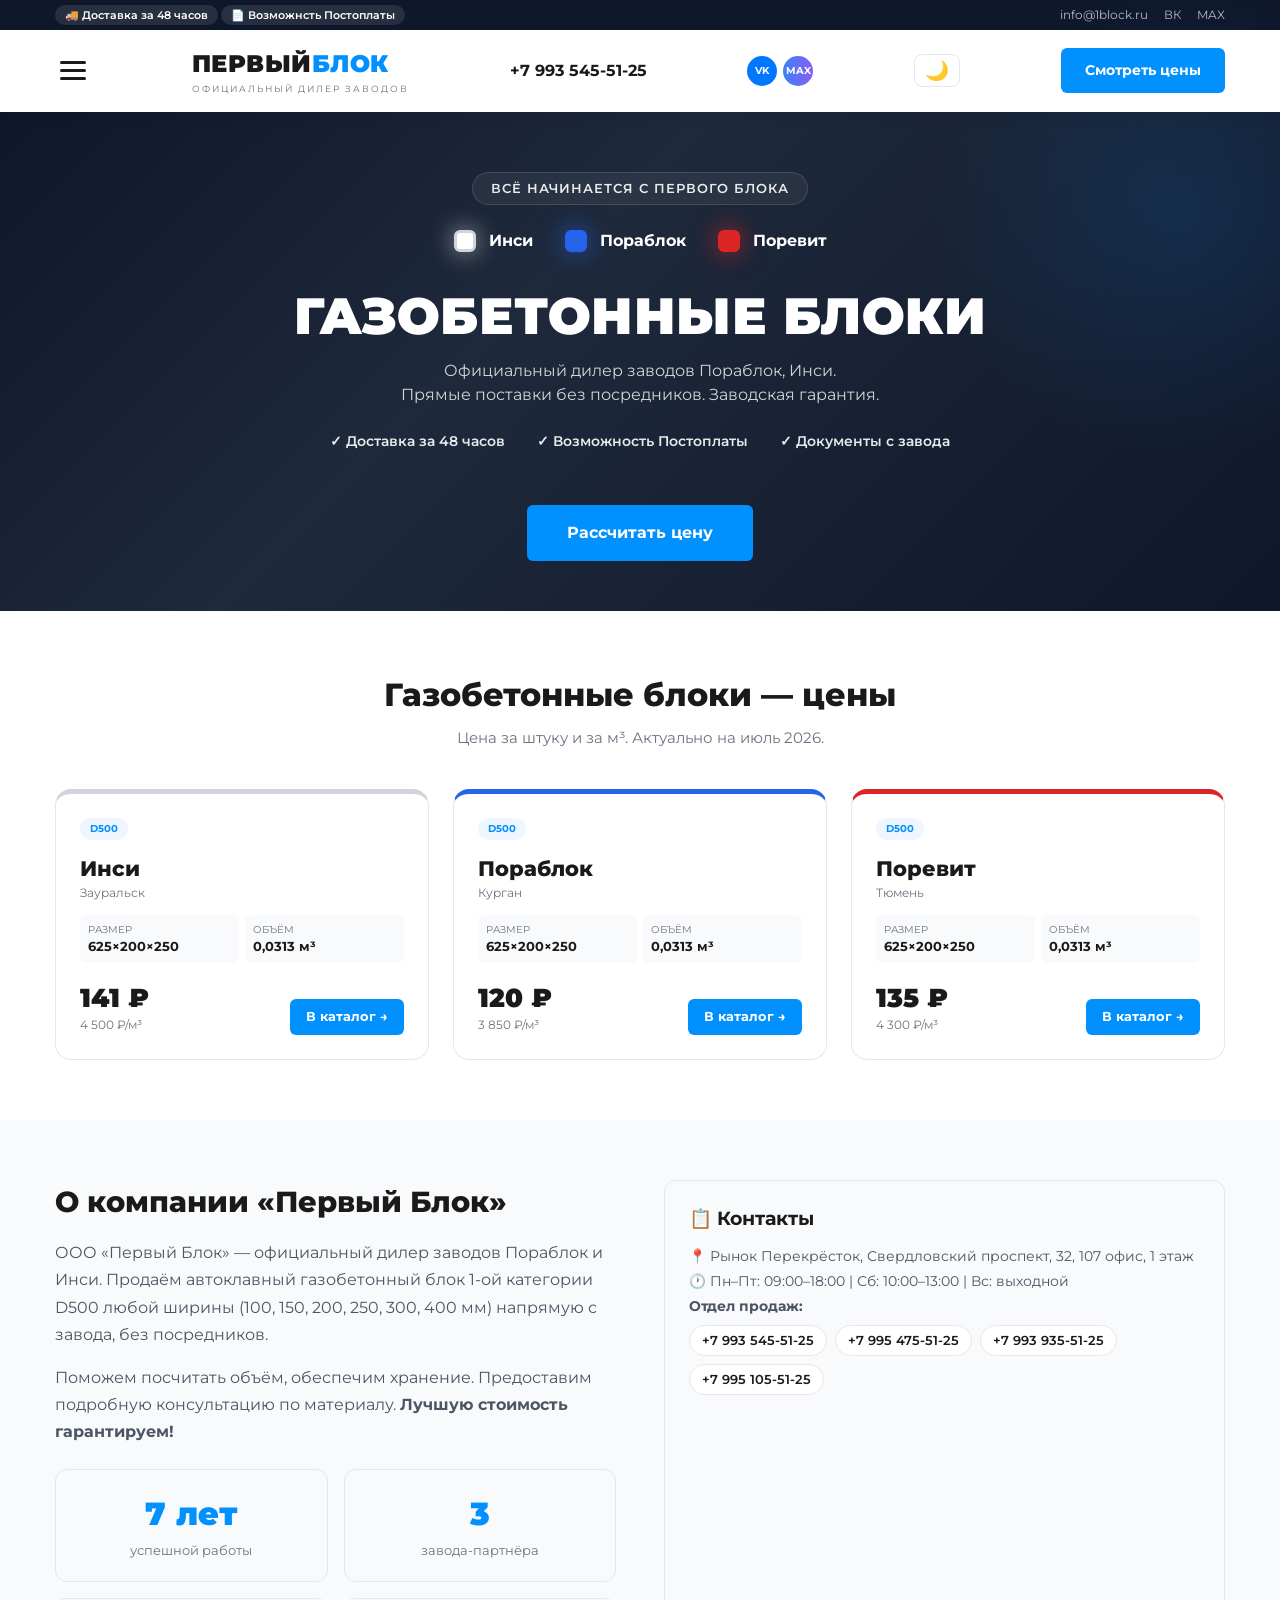
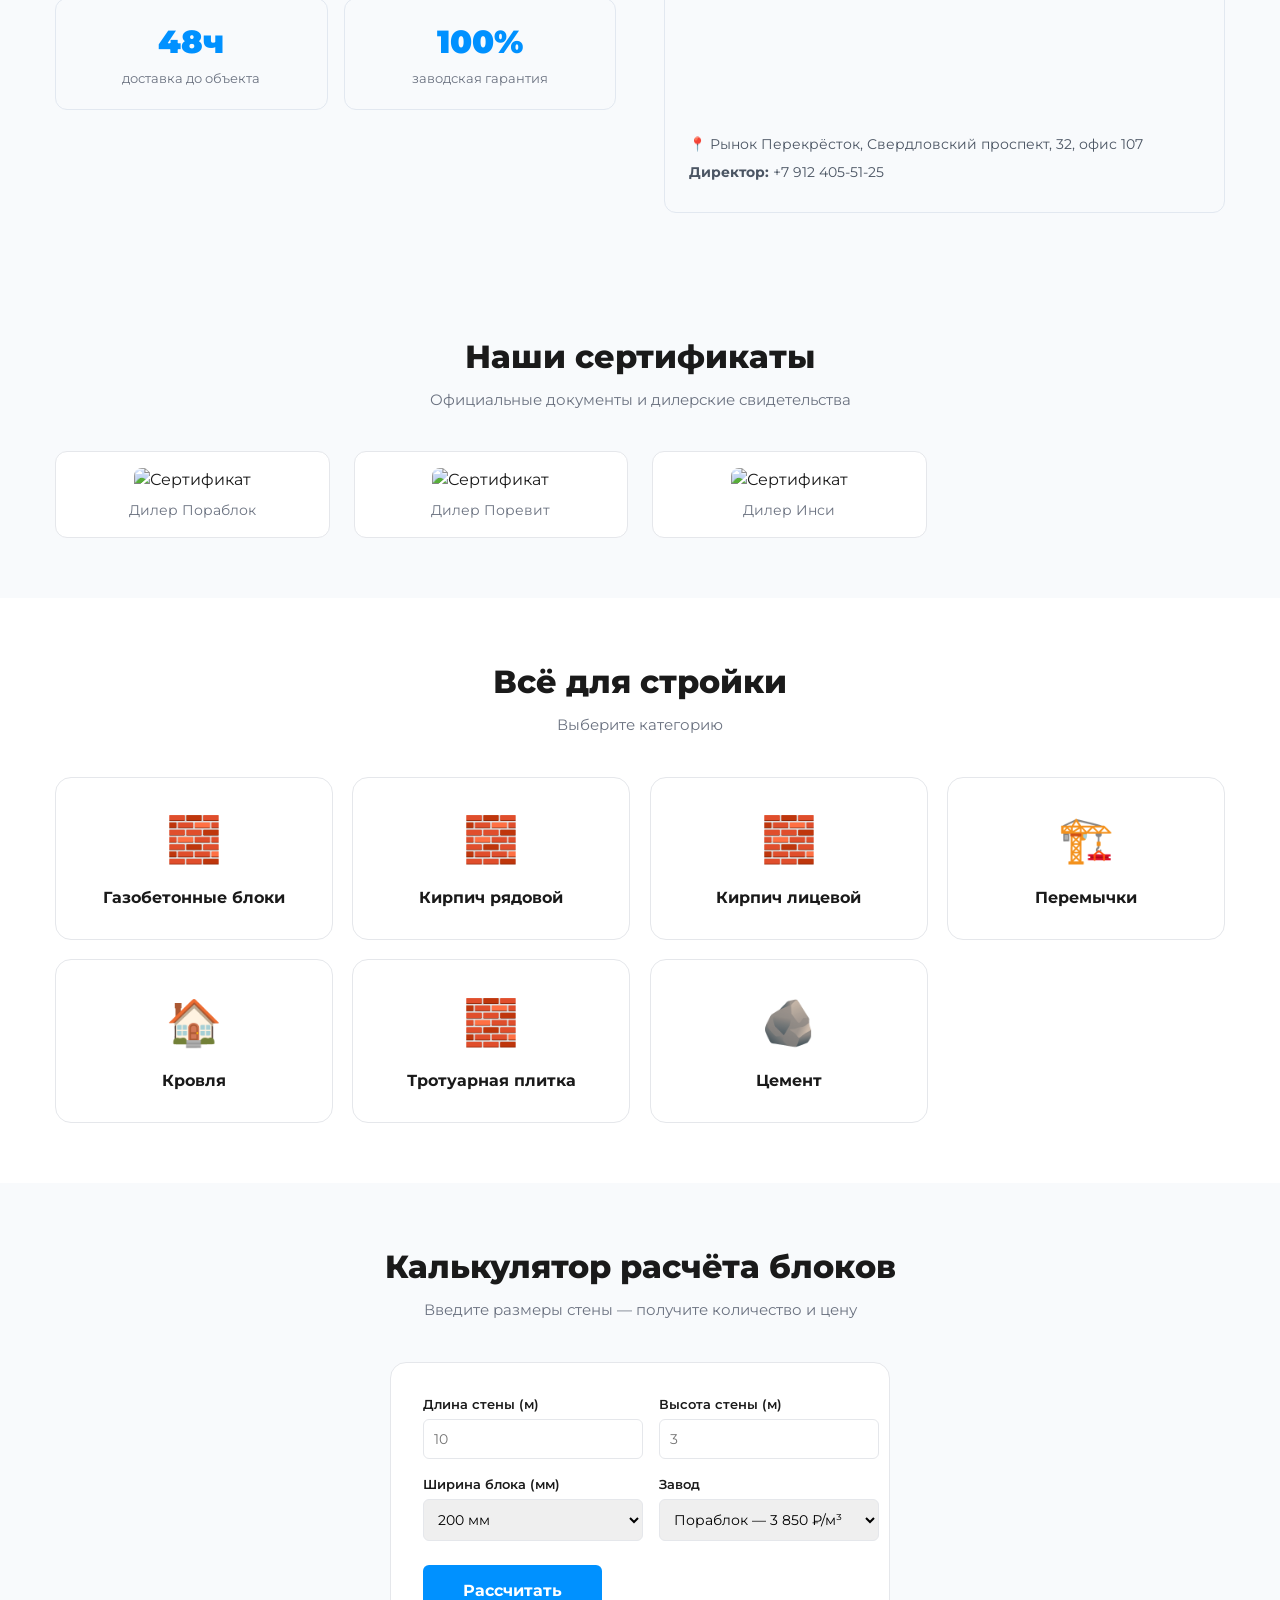
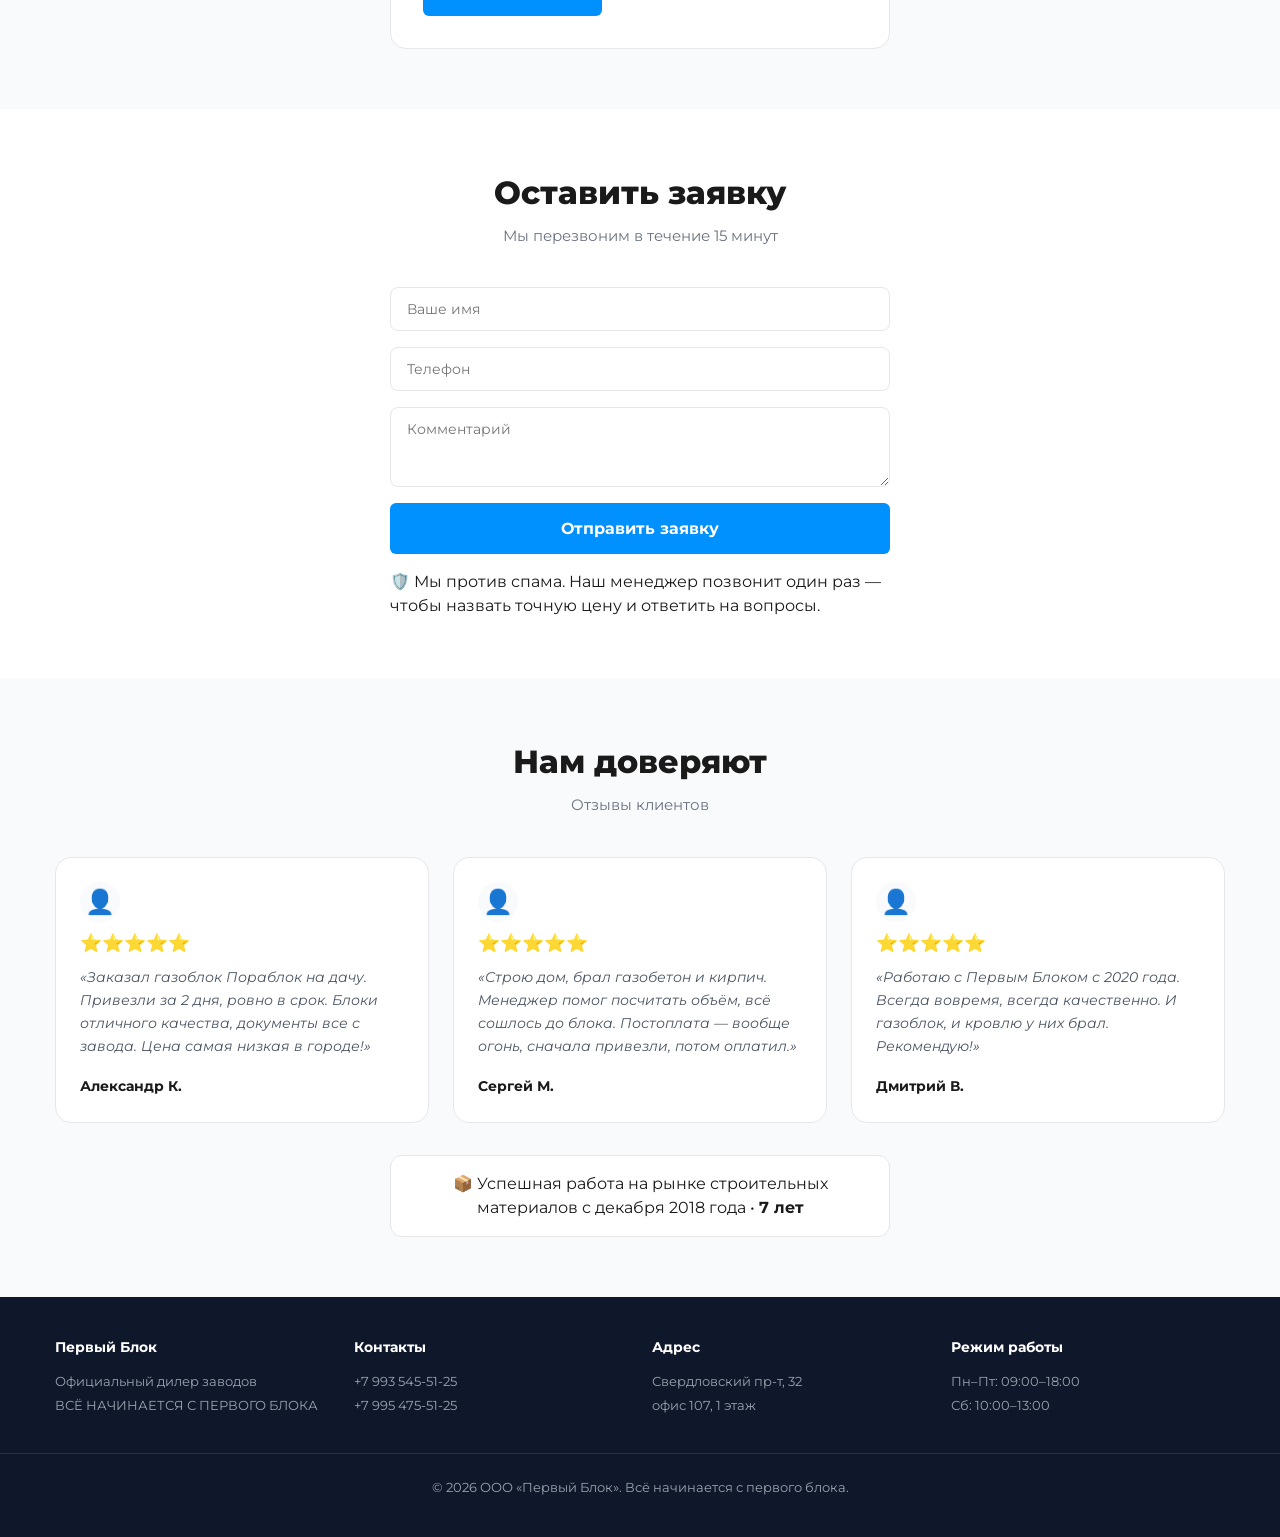
==== commit 672de36d: "откат 8" ====
--- a/index.html
+++ b/index.html
@@ -16,13 +16,12 @@
         <div class="container top-bar__inner">
             <div class="top-bar__left">
                 <span class="top-bar__badge">🚚 Доставка за 48 часов</span>
-                <span class="top-bar__badge">📄 Постоплата</span>
+                <span class="top-bar__badge">📄 Возможнсть Постоплаты</span>
             </div>
             <div class="top-bar__right">
                 <a href="mailto:info@1block.ru">info@1block.ru</a>
                 <a href="#">ВК</a>
-                <a href="#">WA</a>
-                <a href="#">TG</a>
+                <a href="#">MAX</a>
             </div>
         </div>
     </div>
@@ -51,8 +50,7 @@
         <a href="tel:+79935455125" class="header__phone">+7 993 545-51-25</a>
         <div class="header__messengers">
             <a href="#" class="header__messenger header__messenger--vk">VK</a>
-            <a href="#" class="header__messenger header__messenger--wa">WA</a>
-            <a href="#" class="header__messenger header__messenger--tg">TG</a>
+            <a href="#" class="header__messenger header__messenger--max">MAX</a>
         </div>
         <button class="theme-toggle" id="themeToggle" title="Тёмная тема">🌙</button>
         <a href="#categories" class="btn btn--primary">Смотреть цены</a>
@@ -60,94 +58,106 @@
 </header>
 
     <!-- ==================== HERO ==================== -->
-    <section class="hero">
-        <div class="container hero__content">
-            <div class="hero__tagline">СТРОИМ БУДУЩЕЕ</div>
-            <div class="hero__factories">
-                <a href="catalog.html?factory=porevit" class="hero__factory">
-                    <span class="hero__dot hero__dot--white"></span> Поревит
-                </a>
-                <a href="catalog.html?factory=porablok" class="hero__factory">
-                    <span class="hero__dot hero__dot--blue"></span> Пораблок
-                </a>
-                <a href="catalog.html?factory=insi" class="hero__factory">
-                    <span class="hero__dot hero__dot--red"></span> Инси
-                </a>
-            </div>
-            <h1 class="hero__title">
-                Газобетонные блоки
-                <span class="hero__price">от 3 850 ₽/м³</span>
-            </h1>
-            <p class="hero__subtitle">
-                Официальный дилер заводов Поревит, Пораблок, Инси.<br>
-                Прямые поставки без посредников. Заводская гарантия.
-            </p>
-            <div class="hero__features">
-                <span>✓ Доставка за 48 часов</span>
-                <span>✓ Постоплата</span>
-                <span>✓ Документы с завода</span>
-            </div>
-            <a href="#form" class="btn btn--primary btn--large">Оставить заявку ↓</a>
-        </div>
-    </section>
+<section class="hero">
+    <div class="container hero__content">
+        <div class="hero__tagline">ВСЁ НАЧИНАЕТСЯ С ПЕРВОГО БЛОКА</div>
+
+        <div class="hero__factories">
+            <a href="catalog.html?factory=insi" class="hero__factory">
+                <span class="hero__dot hero__dot--white"></span> Инси
+            </a>
+            <a href="catalog.html?factory=porablok" class="hero__factory">
+                <span class="hero__dot hero__dot--blue"></span> Пораблок
+            </a>
+            <a href="catalog.html?factory=porevit" class="hero__factory">
+                <span class="hero__dot hero__dot--red"></span> Поревит
+            </a>
+        </div>
+
+        <h1 class="hero__title">
+            Газобетонные блоки
+        </h1>
+
+        <p class="hero__subtitle">
+            Официальный дилер заводов Пораблок, Инси.<br>
+            Прямые поставки без посредников. Заводская гарантия.
+        </p>
+
+        <div class="hero__features">
+            <span>✓ Доставка за 48 часов</span>
+            <span>✓ Возможность Постоплаты</span>
+            <span>✓ Документы с завода</span>
+        </div>
+
+        <!-- Новая кнопка с анимацией -->
+        <div class="hero__price-cta">
+    <a href="#calculator" class="btn btn--primary btn--large hero__price-btn">
+        Рассчитать цену
+        <span class="hero__price-tooltip">
+            Рассчитаем стоимость с доставкой,<br> скидкой на объём<br>и с учётом актуальных акций
+        </span>
+    </a>
+</div>
+    </div>
+</section>
 
     <!-- ==================== ГАЗОБЛОК (3 КАРТОЧКИ) ==================== -->
     <section class="catalog" id="catalog">
         <div class="container">
             <h2 class="section-title">Газобетонные блоки — цены</h2>
-            <p class="section-subtitle">Цена за штуку и за м³. Актуально на июнь 2026.</p>
+            <p class="section-subtitle">Цена за штуку и за м³. Актуально на июль 2026.</p>
             <div class="catalog__grid">
-                <!-- Поревит -->
-                <div class="product-card product-card--porevit">
-                    <span class="product-card__badge product-card__badge--d500">D500</span>
-                    <div class="product-card__factory">Поревит</div>
-                    <div class="product-card__location">Тюмень</div>
-                    <div class="product-card__specs">
-                        <div class="product-card__spec"><span class="product-card__spec-label">Размер</span><span class="product-card__spec-value">625×200×250</span></div>
-                        <div class="product-card__spec"><span class="product-card__spec-label">Объём</span><span class="product-card__spec-value">0,0313 м³</span></div>
-                    </div>
-                    <div class="product-card__price-row">
-                        <div>
-                            <div class="product-card__price">135 ₽</div>
-                            <div class="product-card__price-m3">4 300 ₽/м³</div>
-                        </div>
-                        <a href="catalog.html" class="btn btn--primary btn--sm">В каталог →</a>
-                    </div>
-                </div>
-                <!-- Пораблок -->
-                <div class="product-card product-card--porablok">
-                    <span class="product-card__badge product-card__badge--d500">D500</span>
-                    <div class="product-card__factory">Пораблок</div>
-                    <div class="product-card__location">Курган</div>
-                    <div class="product-card__specs">
-                        <div class="product-card__spec"><span class="product-card__spec-label">Размер</span><span class="product-card__spec-value">625×200×250</span></div>
-                        <div class="product-card__spec"><span class="product-card__spec-label">Объём</span><span class="product-card__spec-value">0,0313 м³</span></div>
-                    </div>
-                    <div class="product-card__price-row">
-                        <div>
-                            <div class="product-card__price">120 ₽</div>
-                            <div class="product-card__price-m3">3 850 ₽/м³</div>
-                        </div>
-                        <a href="catalog.html" class="btn btn--primary btn--sm">В каталог →</a>
-                    </div>
-                </div>
-                <!-- Инси -->
-                <div class="product-card product-card--insi">
-                    <span class="product-card__badge product-card__badge--d500">D500</span>
-                    <div class="product-card__factory">Инси</div>
-                    <div class="product-card__location">Зауральск</div>
-                    <div class="product-card__specs">
-                        <div class="product-card__spec"><span class="product-card__spec-label">Размер</span><span class="product-card__spec-value">625×200×250</span></div>
-                        <div class="product-card__spec"><span class="product-card__spec-label">Объём</span><span class="product-card__spec-value">0,0313 м³</span></div>
-                    </div>
-                    <div class="product-card__price-row">
-                        <div>
-                            <div class="product-card__price">141 ₽</div>
-                            <div class="product-card__price-m3">4 500 ₽/м³</div>
-                        </div>
-                        <a href="catalog.html" class="btn btn--primary btn--sm">В каталог →</a>
-                    </div>
-                </div>
+                <!-- Инси (первый) -->
+<div class="product-card product-card--insi">
+    <span class="product-card__badge product-card__badge--d500">D500</span>
+    <div class="product-card__factory">Инси</div>
+    <div class="product-card__location">Зауральск</div>
+    <div class="product-card__specs">
+        <div class="product-card__spec"><span class="product-card__spec-label">Размер</span><span class="product-card__spec-value">625×200×250</span></div>
+        <div class="product-card__spec"><span class="product-card__spec-label">Объём</span><span class="product-card__spec-value">0,0313 м³</span></div>
+    </div>
+    <div class="product-card__price-row">
+        <div>
+            <div class="product-card__price">141 ₽</div>
+            <div class="product-card__price-m3">4 500 ₽/м³</div>
+        </div>
+        <a href="catalog.html?factory=insi" class="btn btn--primary btn--sm">В каталог →</a>
+    </div>
+</div>
+
+<!-- Пораблок (второй) -->
+<div class="product-card product-card--porablok">
+    <span class="product-card__badge product-card__badge--d500">D500</span>
+    <div class="product-card__factory">Пораблок</div>
+    <div class="product-card__location">Курган</div>
+    <div class="product-card__specs">
+        <div class="product-card__spec"><span class="product-card__spec-label">Размер</span><span class="product-card__spec-value">625×200×250</span></div>
+        <div class="product-card__spec"><span class="product-card__spec-label">Объём</span><span class="product-card__spec-value">0,0313 м³</span></div>
+    </div>
+    <div class="product-card__price-row">
+        <div>
+            <div class="product-card__price">120 ₽</div>
+            <div class="product-card__price-m3">3 850 ₽/м³</div>
+        </div>
+        <a href="catalog.html?factory=porablok" class="btn btn--primary btn--sm">В каталог →</a>
+    </div>
+</div>
+
+<!-- Поревит (третий) -->
+<div class="product-card product-card--porevit">
+    <span class="product-card__badge product-card__badge--d500">D500</span>
+    <div class="product-card__factory">Поревит</div>
+    <div class="product-card__location">Тюмень</div>
+    <div class="product-card__specs">
+        <div class="product-card__spec"><span class="product-card__spec-label">Размер</span><span class="product-card__spec-value">625×200×250</span></div>
+        <div class="product-card__spec"><span class="product-card__spec-label">Объём</span><span class="product-card__spec-value">0,0313 м³</span></div>
+    </div>
+    <div class="product-card__price-row">
+        <div>
+            <div class="product-card__price">135 ₽</div>
+            <div class="product-card__price-m3">4 300 ₽/м³</div>
+        </div>
+        <a href="catalog.html?factory=porevit" class="btn btn--primary btn--sm">В каталог →</a>
             </div>
         </div>
     </section>
@@ -157,7 +167,7 @@
         <div class="container about__grid">
             <div class="about__text">
                 <h2>О компании «Первый Блок»</h2>
-                <p>ООО «Первый Блок» — официальный дилер заводов Пораблок, Поревит и Инси. Продаём автоклавный газобетонный блок 1-ой категории D500 любой ширины (100, 150, 200, 250, 300, 400 мм) напрямую с завода, без посредников.</p>
+                <p>ООО «Первый Блок» — официальный дилер заводов Пораблок и Инси. Продаём автоклавный газобетонный блок 1-ой категории D500 любой ширины (100, 150, 200, 250, 300, 400 мм) напрямую с завода, без посредников.</p>
                 <p>Поможем посчитать объём, обеспечим хранение. Предоставим подробную консультацию по материалу. <strong>Лучшую стоимость гарантируем!</strong></p>
                 <div class="about__stats">
                     <div class="about__stat"><span class="about__stat-num">7 лет</span><span class="about__stat-label">успешной работы</span></div>
@@ -177,10 +187,27 @@
                     <a href="tel:+79939355125">+7 993 935-51-25</a>
                     <a href="tel:+79951055125">+7 995 105-51-25</a>
                 </div>
+<div class="about__map">
+    <iframe src="https://yandex.ru/map-widget/v1/?ll=61.399395%2C55.166488&mode=search&ol=geo&ouri=ymapsbm1%3A%2F%2Fgeo%3Fdata%3DCgoxNTE0MjMwNjgyEh7QoNC-0YHRgdC40Y8sINCn0LXQu9GP0LHQuNC90YHQuiwi0KHRgtC10LAg0JzQtdGC0LDQu9C70L7QstC-0LoiCiDQodGC0LXQvdCwINCc0LXRgtCw0LvQu9C-0LLQvtC5INGB0L7QvtGA0YPQttC10L3QuNC5&z=17" width="100%" height="300" style="border:0; border-radius:12px;" allowfullscreen loading="lazy"></iframe>
+    <p style="margin-top:0.5rem;">📍 Рынок Перекрёсток, Свердловский проспект, 32, офис 107</p>
+</div>
                 <p style="margin-top:0.5rem;"><strong>Директор:</strong> <a href="tel:+79124055125">+7 912 405-51-25</a></p>
             </div>
         </div>
     </section>
+
+<!-- ==================== СЕРТИФИКАТЫ ==================== -->
+<section class="certificates">
+    <div class="container">
+        <h2 class="section-title">Наши сертификаты</h2>
+        <p class="section-subtitle">Официальные документы и дилерские свидетельства</p>
+        <div class="certificates__grid">
+            <div class="cert-card"><img src="images/cert-1.jpg" alt="Сертификат"><p>Дилер Пораблок</p></div>
+            <div class="cert-card"><img src="images/cert-2.jpg" alt="Сертификат"><p>Дилер Поревит</p></div>
+            <div class="cert-card"><img src="images/cert-3.jpg" alt="Сертификат"><p>Дилер Инси</p></div>
+        </div>
+    </div>
+</section>
 
     <!-- ==================== КАТЕГОРИИ (8 ШТУК) ==================== -->
     <section class="about" id="categories">
@@ -195,7 +222,6 @@
                 <a href="catalog.html?cat=krovlya" class="category-card"><div class="category-card__icon">🏠</div><div class="category-card__title">Кровля</div></a>
                 <a href="catalog.html?cat=plitka" class="category-card"><div class="category-card__icon">🧱</div><div class="category-card__title">Тротуарная плитка</div></a>
                 <a href="catalog.html?cat=cement" class="category-card"><div class="category-card__icon">🪨</div><div class="category-card__title">Цемент</div></a>
-                <a href="catalog.html?cat=smesi" class="category-card"><div class="category-card__icon">🎨</div><div class="category-card__title">Смеси для фасадов</div></a>
             </div>
         </div>
     </section>
@@ -209,8 +235,17 @@
                 <div class="calculator__inputs">
                     <div class="calculator__field"><label>Длина стены (м)</label><input type="number" id="calcLength" placeholder="10" min="0" step="0.1"></div>
                     <div class="calculator__field"><label>Высота стены (м)</label><input type="number" id="calcHeight" placeholder="3" min="0" step="0.1"></div>
-                    <div class="calculator__field"><label>Ширина блока (мм)</label><select id="calcWidth"><option value="100">100 мм</option><option value="150">150 мм</option><option value="200" selected>200 мм</option><option value="250">250 мм</option><option value="300">300 мм</option><option value="400">400 мм</option></select></div>
-                    <div class="calculator__field"><label>Цена за м³ (₽)</label><input type="number" id="calcPrice" value="3850" min="0"></div>
+                    <div class="calculator__field"><label>Ширина блока (мм)</label><select id="calcWidth"><option value="100">100 мм</option><option value="150">
+                        150 мм</option><option value="200" selected>200 мм</option><option value="250">250 мм
+                    </option><option value="300">300 мм</option><option value="400">400 мм</option></select></div>
+                    <div class="calculator__field">
+    <label>Завод</label>
+    <select id="calcFactory">
+        <option value="3850">Пораблок — 3 850 ₽/м³</option>
+        <option value="4300">Поревит — 4 300 ₽/м³</option>
+        <option value="4500">Инси — 4 500 ₽/м³</option>
+    </select>
+</div>
                 </div>
                 <button class="btn btn--primary btn--large" id="calcBtn">Рассчитать</button>
                 <div class="calculator__result" id="calcResult"></div>
@@ -228,33 +263,56 @@
                 <input type="tel" placeholder="Телефон" required>
                 <textarea placeholder="Комментарий" rows="3"></textarea>
                 <button type="submit" class="btn btn--primary btn--large">Отправить заявку</button>
+                <p class="form__antispam">
+    🛡️ Мы против спама. Наш менеджер позвонит один раз — чтобы назвать точную цену и ответить на вопросы.
+</p>
             </form>
         </div>
     </section>
-
-    <!-- ==================== ОТЗЫВЫ ==================== -->
-    <section class="reviews">
-        <div class="container">
-            <h2 class="section-title">Нам доверяют</h2>
-            <p class="section-subtitle">Отзывы клиентов</p>
-            <div class="reviews__grid">
-                <div class="review-card"><div class="review-card__stars">⭐⭐⭐⭐⭐</div><p class="review-card__text">«Заказал газоблок Пораблок на дачу. Привезли за 2 дня, ровно в срок. Блоки отличного качества, документы все с завода. Цена самая низкая в городе!»</p><span class="review-card__author">Александр К.</span></div>
-                <div class="review-card"><div class="review-card__stars">⭐⭐⭐⭐⭐</div><p class="review-card__text">«Строю дом, брал газобетон и кирпич. Менеджер помог посчитать объём, всё сошлось до блока. Постоплата — вообще огонь, сначала привезли, потом оплатил.»</p><span class="review-card__author">Сергей М.</span></div>
-                <div class="review-card"><div class="review-card__stars">⭐⭐⭐⭐⭐</div><p class="review-card__text">«Работаю с Первым Блоком с 2020 года. Всегда вовремя, всегда качественно. И газоблок, и кровлю у них брал. Рекомендую!»</p><span class="review-card__author">Дмитрий В.</span></div>
-            </div>
-            <div class="reviews__avito">📦 На Авито с декабря 2018 года • <strong>7 лет успешной работы</strong></div>
-        </div>
-    </section>
+<!-- ==================== ОТЗЫВЫ ==================== -->
+<section class="reviews">
+    <div class="container">
+        <h2 class="section-title">Нам доверяют</h2>
+        <p class="section-subtitle">Отзывы клиентов</p>
+        <div class="reviews__grid">
+            <!-- Отзыв 1 -->
+            <div class="review-card">
+                <div class="review-card__avatar">👤</div>
+                <div class="review-card__stars">⭐⭐⭐⭐⭐</div>
+                <p class="review-card__text">«Заказал газоблок Пораблок на дачу. Привезли за 2 дня, ровно в срок. Блоки отличного качества, документы все с завода. Цена самая низкая в городе!»</p>
+                <span class="review-card__author">Александр К.</span>
+            </div>
+            <!-- Отзыв 2 -->
+            <div class="review-card">
+                <div class="review-card__avatar">👤</div>
+                <div class="review-card__stars">⭐⭐⭐⭐⭐</div>
+                <p class="review-card__text">«Строю дом, брал газобетон и кирпич. Менеджер помог посчитать объём, всё сошлось до блока. Постоплата — вообще огонь, сначала привезли, потом оплатил.»</p>
+                <span class="review-card__author">Сергей М.</span>
+            </div>
+            <!-- Отзыв 3 -->
+            <div class="review-card">
+                <div class="review-card__avatar">👤</div>
+                <div class="review-card__stars">⭐⭐⭐⭐⭐</div>
+                <p class="review-card__text">«Работаю с Первым Блоком с 2020 года. Всегда вовремя, всегда качественно. И газоблок, и кровлю у них брал. Рекомендую!»</p>
+                <span class="review-card__author">Дмитрий В.</span>
+            </div>
+        </div>
+        <div class="reviews__avito">
+            📦 <a href="https://www.avito.ru/chelyabinsk/...ваш_профиль..." target="_blank" rel="noopener">Успешная работа на рынке строительных материалов с декабря 2018 года • <strong>7 лет</strong></a>
+        </div>
+    </div>
+</section>
+
 
     <!-- ==================== FOOTER ==================== -->
     <footer class="footer">
         <div class="container footer__grid">
-            <div><h4>Первый Блок</h4><p>Официальный дилер заводов</p><p>Строим будущее</p></div>
+            <div><h4>Первый Блок</h4><p>Официальный дилер заводов</p><p>ВСЁ НАЧИНАЕТСЯ С ПЕРВОГО БЛОКА</p></div>
             <div><h4>Контакты</h4><a href="tel:+79935455125">+7 993 545-51-25</a><a href="tel:+79954755125">+7 995 475-51-25</a></div>
             <div><h4>Адрес</h4><p>Свердловский пр-т, 32</p><p>офис 107, 1 этаж</p></div>
             <div><h4>Режим работы</h4><p>Пн–Пт: 09:00–18:00</p><p>Сб: 10:00–13:00</p></div>
         </div>
-        <div class="footer__bottom">© 2026 ООО «Первый Блок». Строим будущее.</div>
+        <div class="footer__bottom">© 2026 ООО «Первый Блок». Всё начинается с первого блока.</div>
     </footer>
 
     <script src="js/script.js"></script>
--- a/css/style.css
+++ b/css/style.css
@@ -5,9 +5,9 @@
     --accent: #0091FF;
     --accent-hover: #0077dd;
     --yellow: #FFB700;
-    --porevit: #d1d5db;
+    --porevit: #dc2626;
     --porablok: #2563eb;
-    --insi: #dc2626;
+    --insi: #d1d5db;
     --gray-bg: #f8fafc;
     --gray-text: #6b7280;
     --font: 'Montserrat', sans-serif;
@@ -86,6 +86,9 @@
 body.dark-theme .product-card__location { color: #94a3b8; }
 body.dark-theme .product-card__spec { background: #0f172a; }
 body.dark-theme .product-card__price { color: #e2e8f0; }
+body.dark-theme .product-card--porevit { border-top-color: #ef4444; }
+body.dark-theme .product-card--porablok { border-top-color: #60a5fa; }
+body.dark-theme .product-card--insi { border-top-color: #d1d5db; }
 body.dark-theme .calculator { background: #1e293b; }
 body.dark-theme .calculator__box { background: #0f172a; border-color: #334155; }
 body.dark-theme .calculator__field label { color: #e2e8f0; }
@@ -93,9 +96,7 @@
 body.dark-theme .calculator__field select { background: #1e293b; border-color: #334155; color: #e2e8f0; }
 body.dark-theme .calculator__result.show { background: #1e293b !important; color: #e2e8f0; border: 1px solid #334155; }
 body.dark-theme .calculator__field input[type="number"]::-webkit-inner-spin-button,
-body.dark-theme .calculator__field input[type="number"]::-webkit-outer-spin-button {
-    filter: invert(1);
-}
+body.dark-theme .calculator__field input[type="number"]::-webkit-outer-spin-button {filter: invert(1);}
 body.dark-theme .form-section { background: #0f172a; }
 body.dark-theme .form input,
 body.dark-theme .form textarea { background: #1e293b; border-color: #334155; color: #e2e8f0; }
@@ -135,7 +136,11 @@
 body.dark-theme div[style*="background: #eff6ff"] { background: #1e3a5f !important; }
 body.dark-theme div[style*="background:linear-gradient"] { background: #1e293b !important; border-color: #334155 !important; }
 body.dark-theme div[style*="border-left:4px"] { border-left-color: var(--accent) !important; }
-
+body.dark-theme .certificates { background: #1e293b; }
+body.dark-theme .cert-card { background: #0f172a; border-color: #334155; }
+body.dark-theme .cert-card p { color: #94a3b8; }
+body.dark-theme .about__map iframe { filter: grayscale(0.3); }
+body.dark-theme .review-card__avatar { background: #334155; }
 
 /* ==================== КНОПКА ТЕМЫ ==================== */
 .theme-toggle {
@@ -189,24 +194,66 @@
 .header__messengers { display: flex; gap: 6px; }
 .header__messenger { width: 30px; height: 30px; border-radius: 50%; display: flex; align-items: center; justify-content: center; font-size: 0.6rem; font-weight: 700; color: #fff; }
 .header__messenger--vk { background: #0077ff; }
-.header__messenger--wa { background: #25d366; }
-.header__messenger--tg { background: #2aabee; }
+.header__messenger--max {
+    background: linear-gradient(90deg, #3b82f6 0%, #8b5cf6 100%);
+    color: #fff;
+    font-weight: 700;
+    font-size: 0.6rem;
+}
 .header__messenger:hover { transform: scale(1.1); }
 
 /* ==================== HERO ==================== */
-.hero { background: linear-gradient(135deg, #0f172a 0%, #1e293b 40%, #0f172a 100%); padding: 60px 0 50px; text-align: center; position: relative; overflow: hidden; }
+.hero { background: linear-gradient(135deg, #0f172a 0%, #1e293b 40%, #0f172a 100%); padding: 60px 0 50px; text-align: center; position: relative; visible; hidden; }
 .hero::before { content: ''; position: absolute; top: -150px; right: -150px; width: 500px; height: 500px; background: radial-gradient(circle, rgba(0,145,255,0.12) 0%, transparent 70%); border-radius: 50%; }
 .hero__content { position: relative; z-index: 2; }
 .hero__tagline { display: inline-block; background: rgba(255,255,255,0.06); border: 1px solid rgba(255,255,255,0.12); padding: 6px 18px; border-radius: 30px; font-size: 0.8rem; font-weight: 600; letter-spacing: 1px; color: rgba(255,255,255,0.9); margin-bottom: 1.5rem; }
 .hero__factories { display: flex; justify-content: center; gap: 2rem; margin-bottom: 2rem; flex-wrap: wrap; color: #fff; font-weight: 700; }
 .hero__dot { width: 22px; height: 22px; border-radius: 6px; display: inline-block; margin-right: 0.5rem; vertical-align: middle; }
-.hero__dot--white { background: #fff; border: 3px solid #d1d5db; box-shadow: 0 0 25px rgba(255,255,255,0.6); }
-.hero__dot--blue { background: var(--porablok); box-shadow: 0 0 25px rgba(37,99,235,0.8); }
-.hero__dot--red { background: var(--insi); box-shadow: 0 0 25px rgba(220,38,38,0.8); }
+.hero__dot--white { background: #fff; border: 3px solid #d1d5db; box-shadow: 0 0 25px rgba(255,255,255,0.6); } /* Инси */
+.hero__dot--blue { background: #2563eb; box-shadow: 0 0 25px rgba(37,99,235,0.8); } /* Пораблок */
+.hero__dot--red { background: #dc2626; box-shadow: 0 0 25px rgba(220,38,38,0.8); } /* Поревит */
 .hero__title { font-size: clamp(2rem, 5vw, 3.2rem); font-weight: 900; text-transform: uppercase; letter-spacing: 0.5px; line-height: 1.2; color: #fff; margin-bottom: 0.8rem; }
 .hero__price { display: block; color: var(--yellow); font-size: 1.2em; margin-top: 5px; }
 .hero__subtitle { font-size: 1rem; color: rgba(255,255,255,0.8); max-width: 600px; margin: 0 auto 1.5rem; }
 .hero__features { display: flex; justify-content: center; gap: 2rem; flex-wrap: wrap; margin-bottom: 2rem; color: rgba(255,255,255,0.9); font-weight: 600; font-size: 0.9rem; }
+
+/* ==================== Анимация кнопки узнать мою цену ==================== */
+.hero__price-cta {
+    position: relative;
+    display: inline-block;
+    margin-top: 20px;
+}
+.hero__price-btn {
+    position: relative;
+}
+.hero__price-tooltip {
+    position: absolute;
+    top: 100%; /* Появляется строго под кнопкой */
+    left: 50%;
+    transform: translateX(-50%);
+    margin-top: 12px; /* Небольшой отступ от кнопки */
+    background: #ffffff;
+    color: #1a1a1a;
+    font-weight: 600;
+    padding: 14px 24px;
+    border-radius: 8px;
+    font-size: 0.95rem;
+    text-align: center;
+    line-height: 1.5;
+    white-space: nowrap;
+    opacity: 0;
+    visibility: hidden;
+    transition: opacity 0.3s ease, visibility 0.3s ease, margin-top 0.3s ease;
+    box-shadow: 0 8px 25px rgba(0,0,0,0.15);
+    pointer-events: none;
+    min-width: 320px; /* Широкая плашка */
+    border: 1px solid #e5e7eb;
+}
+.hero__price-btn:hover .hero__price-tooltip {
+    opacity: 1;
+    visibility: visible;
+    margin-top: 16px; /* Лёгкое смещение вниз при появлении */
+}
 
 /* ==================== ABOUT ==================== */
 .about { background: #fff; padding: 60px 0; }
@@ -253,6 +300,8 @@
 .product-card__price-row { display: flex; align-items: flex-end; justify-content: space-between; margin-top: auto; gap: 0.5rem; }
 .product-card__price { font-weight: 800; font-size: 1.3rem; }
 .product-card__price-m3 { font-size: 0.73rem; color: var(--gray-text); }
+.product-card__factory { font-size: 1.3rem; font-weight: 800; }
+.product-card__price { font-size: 1.6rem; font-weight: 900; }
 
 /* ==================== CALCULATOR ==================== */
 .calculator { background: var(--gray-bg); padding: 60px 0; }
@@ -272,7 +321,11 @@
 
 /* ==================== REVIEWS ==================== */
 .reviews { background: var(--gray-bg); padding: 60px 0; }
-.reviews__grid { display: grid; grid-template-columns: repeat(auto-fill, minmax(280px, 1fr)); gap: 1.5rem; }
+.reviews__grid {
+    display: grid;
+    grid-template-columns: repeat(auto-fill, minmax(280px, 1fr));
+    gap: 1.5rem;
+}
 .review-card { background: #fff; border-radius: 16px; padding: 1.5rem; border: 1px solid #e5e7eb; }
 .review-card__stars { color: #f59e0b; font-size: 1.1rem; margin-bottom: 0.6rem; }
 .review-card__text { font-size: 0.9rem; color: #4b5563; line-height: 1.6; margin-bottom: 1rem; font-style: italic; }
@@ -299,3 +352,19 @@
     .categories__grid { grid-template-columns: 1fr; }
 }
 .btn--sm { padding: 8px 16px; font-size: 0.82rem; }
+
+
+/* Сертификаты */
+.certificates { background: var(--gray-bg); padding: 60px 0; }
+.certificates__grid { display: grid; grid-template-columns: repeat(auto-fill, minmax(250px, 1fr)); gap: 1.5rem; }
+.cert-card { background: #fff; border-radius: 12px; overflow: hidden; text-align: center; border: 
+    1px solid #e5e7eb; padding: 1rem; }
+.cert-card img { width: 100%; height: auto; object-fit: contain; border-radius: 8px; margin-bottom: 0.5rem; }
+.cert-card p { font-size: 0.85rem; color: #6b7280; }
+
+/* Карта */
+.about__map { margin-top: 1.5rem; }
+
+/* Аватарки */
+.review-card__avatar { width: 40px; height: 40px; background: var(--gray-bg); border-radius: 50%; 
+    display: flex; align-items: center; justify-content: center; font-size: 1.5rem; margin-bottom: 0.5rem; }
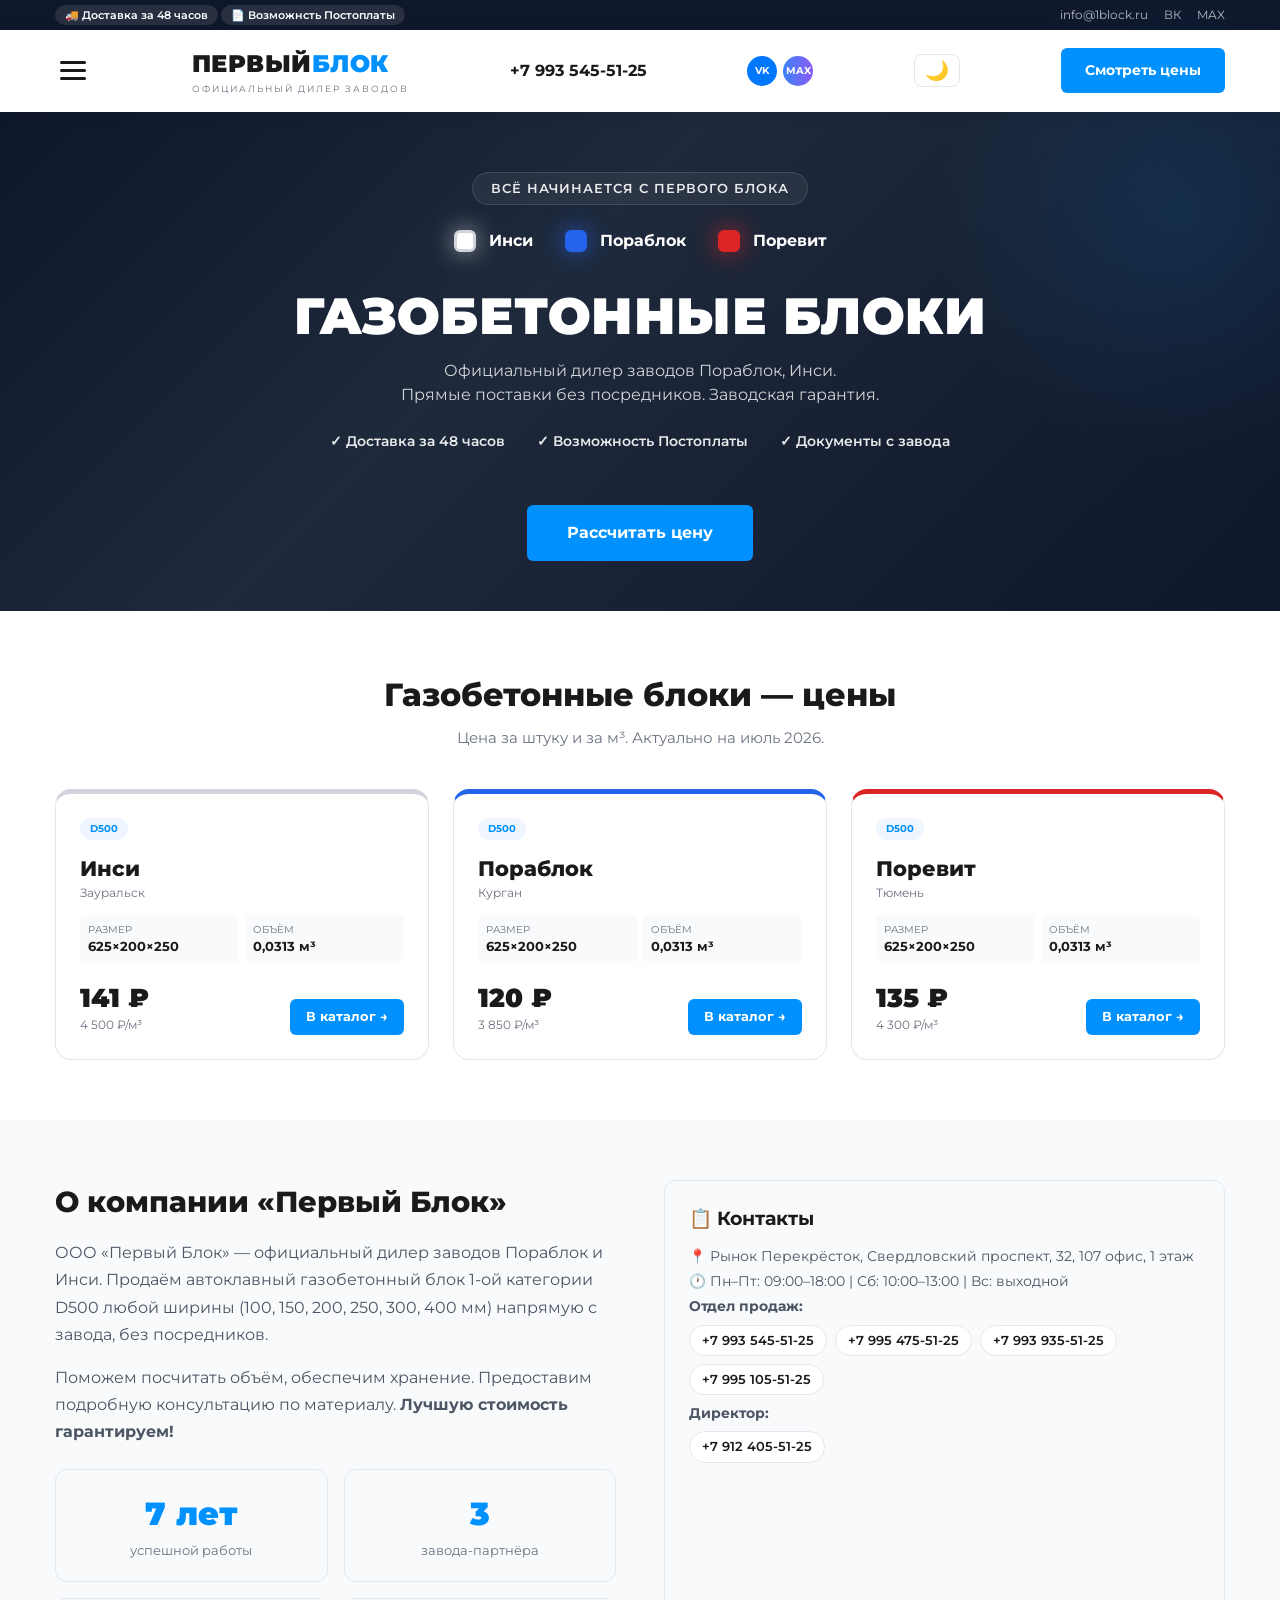
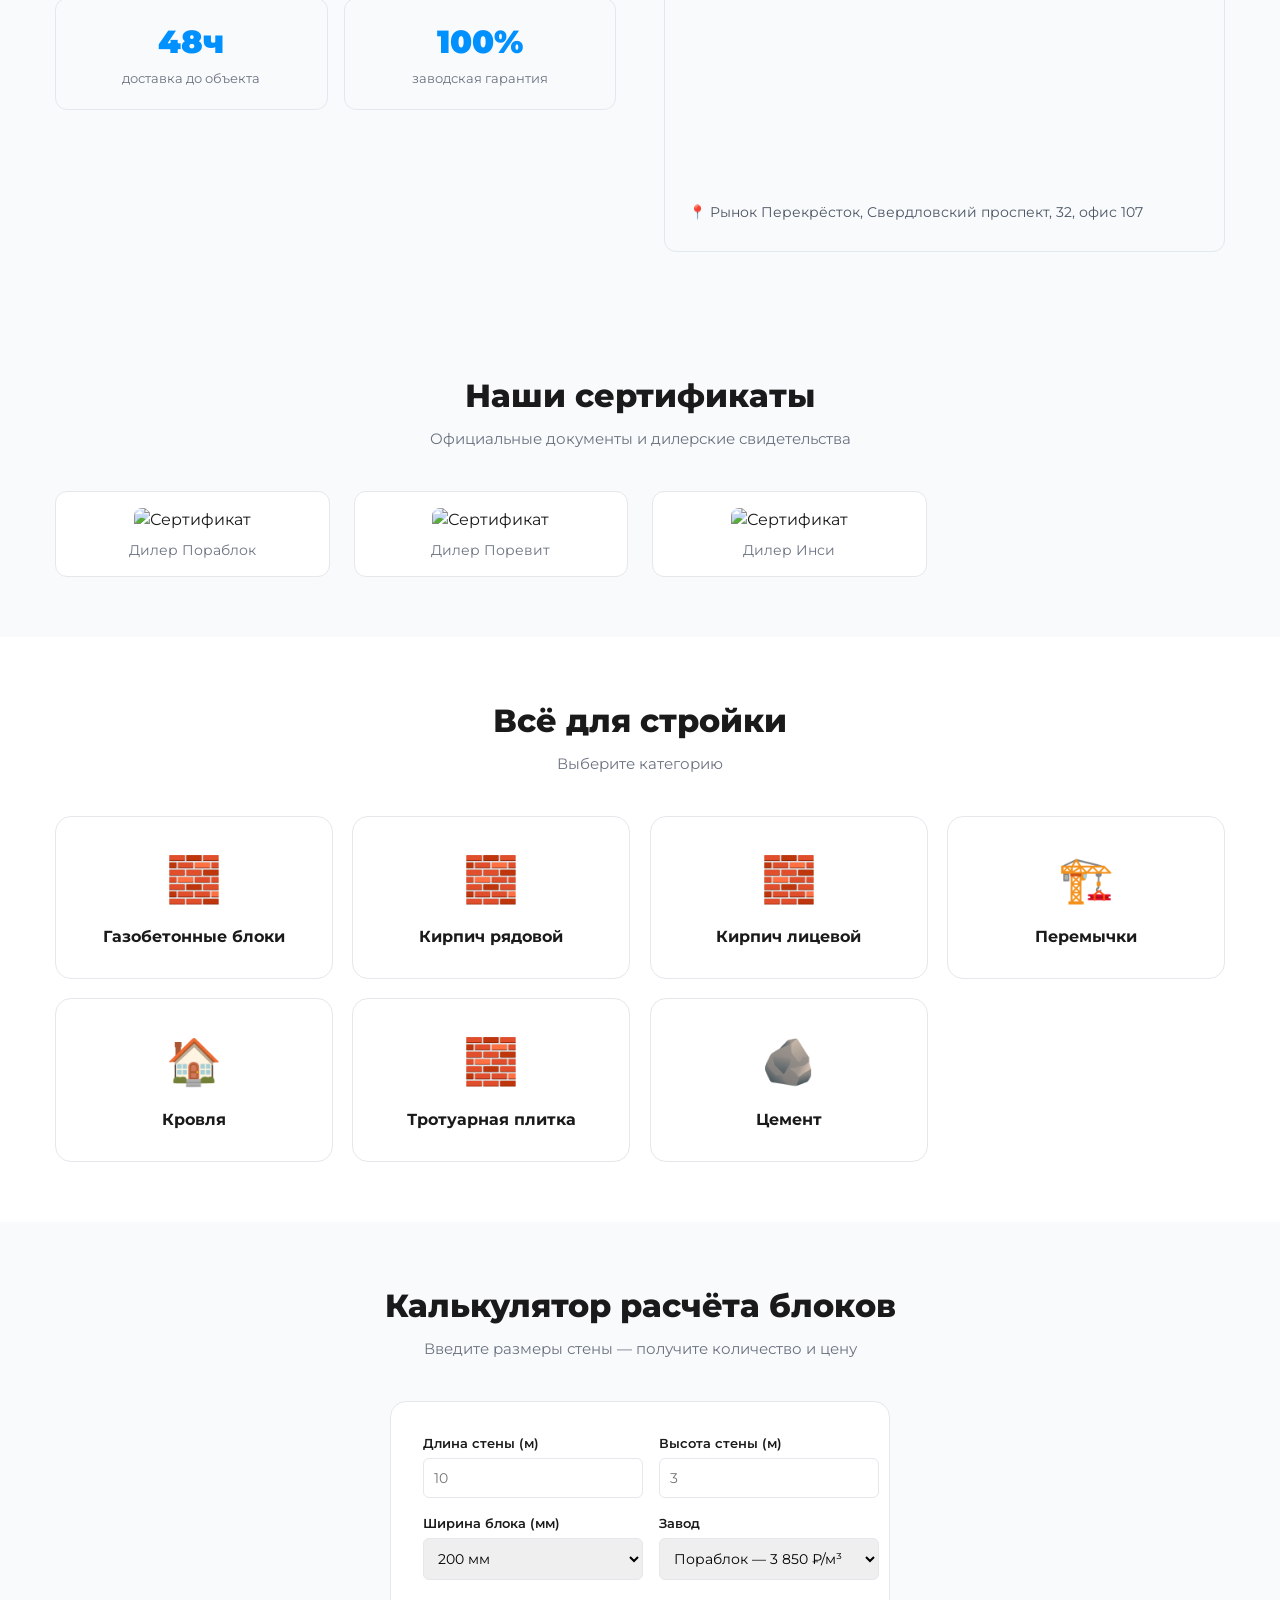
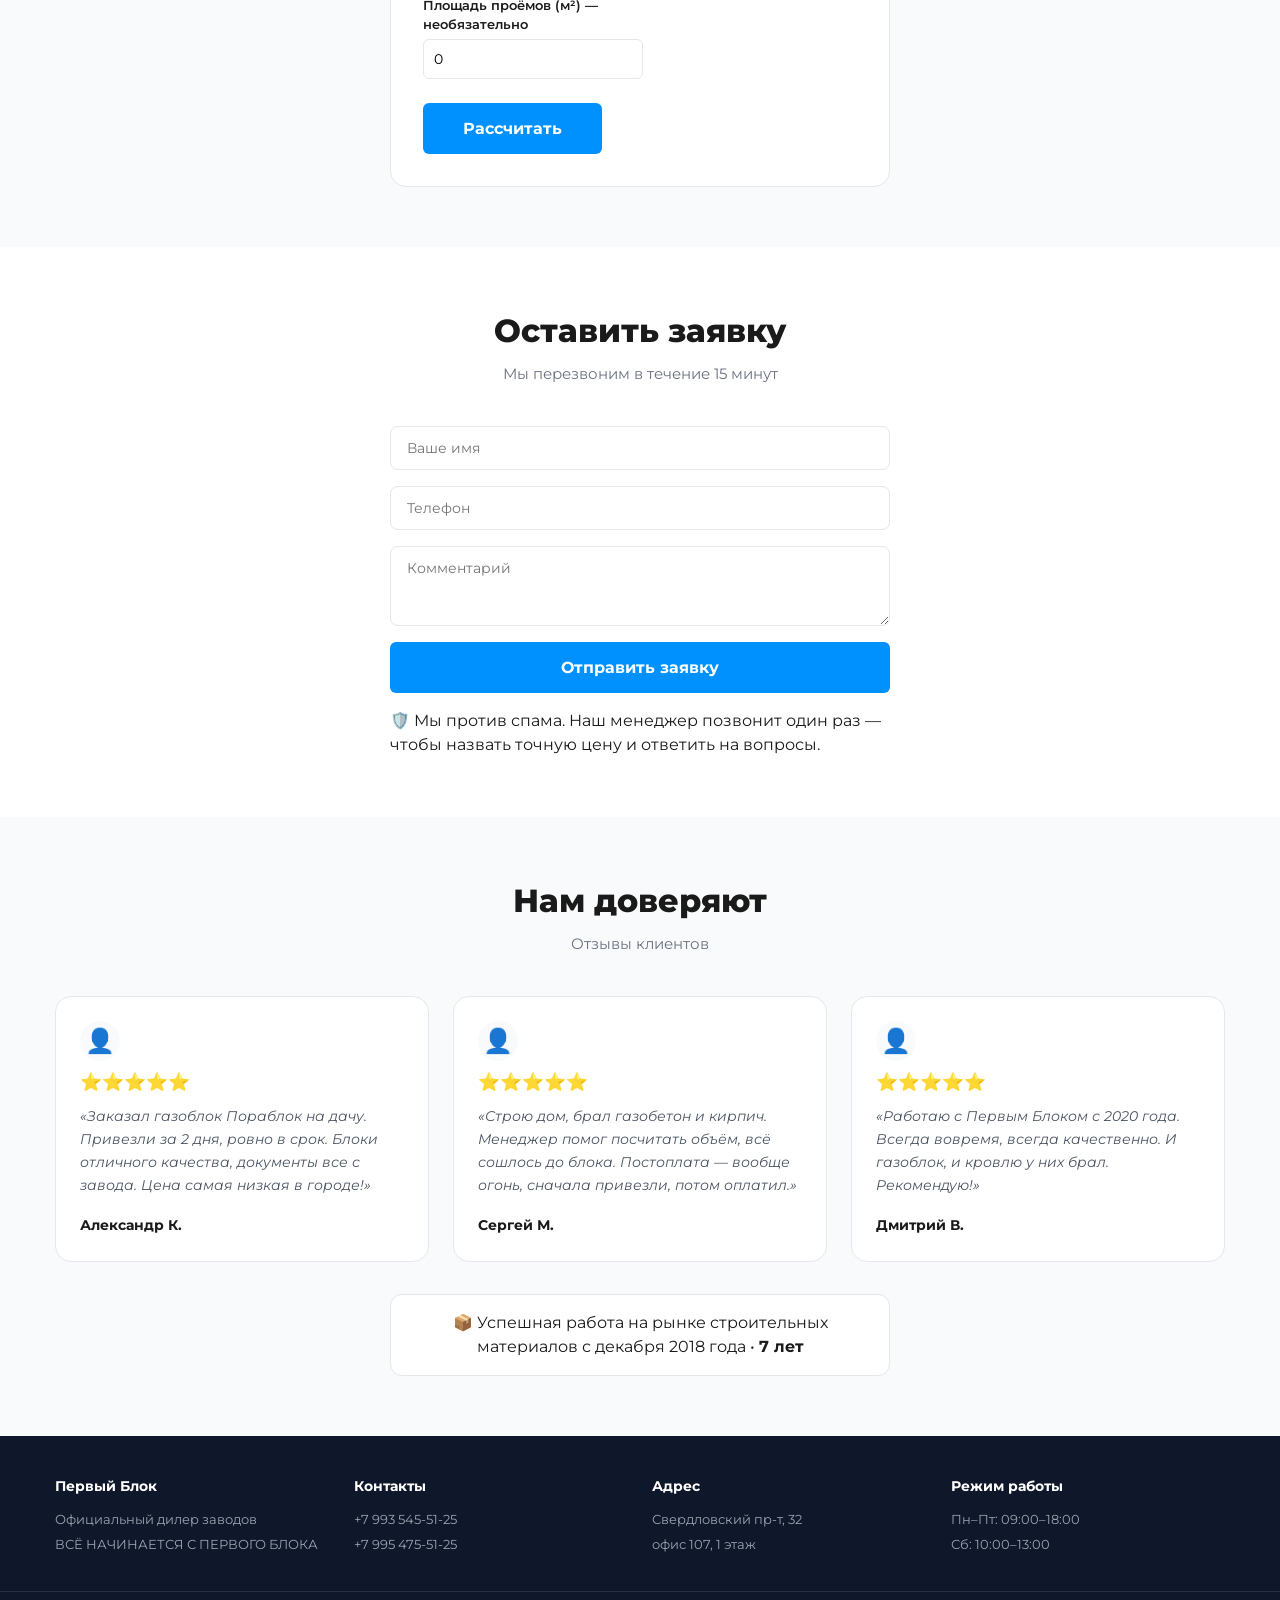
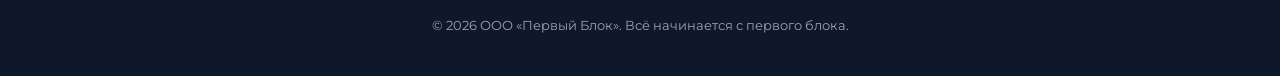
==== commit 825ca76f: "12" ====
--- a/index.html
+++ b/index.html
@@ -187,13 +187,21 @@
                     <a href="tel:+79939355125">+7 993 935-51-25</a>
                     <a href="tel:+79951055125">+7 995 105-51-25</a>
                 </div>
+                <p style="margin-top:0.5rem;"><strong>Директор:</strong></p>
+<div class="about__phones">
+    <a href="tel:+79124055125">+7 912 405-51-25</a>
+</div>
 <div class="about__map">
-    <iframe src="https://yandex.ru/map-widget/v1/?ll=61.399395%2C55.166488&mode=search&ol=geo&ouri=ymapsbm1%3A%2F%2Fgeo%3Fdata%3DCgoxNTE0MjMwNjgyEh7QoNC-0YHRgdC40Y8sINCn0LXQu9GP0LHQuNC90YHQuiwi0KHRgtC10LAg0JzQtdGC0LDQu9C70L7QstC-0LoiCiDQodGC0LXQvdCwINCc0LXRgtCw0LvQu9C-0LLQvtC5INGB0L7QvtGA0YPQttC10L3QuNC5&z=17" width="100%" height="300" style="border:0; border-radius:12px;" allowfullscreen loading="lazy"></iframe>
-    <p style="margin-top:0.5rem;">📍 Рынок Перекрёсток, Свердловский проспект, 32, офис 107</p>
-</div>
-                <p style="margin-top:0.5rem;"><strong>Директор:</strong> <a href="tel:+79124055125">+7 912 405-51-25</a></p>
-            </div>
-        </div>
+    <iframe 
+        src="https://yandex.ru/map-widget/v1/org/pervy_blok/204265621149/?ll=61.385854%2C55.175468&z=17.05" 
+        width="100%" 
+        height="300" 
+        style="border:0; border-radius:12px;" 
+        allowfullscreen 
+        loading="lazy">
+    </iframe>
+    <p style="margin-top:0.5rem; font-size:0.85rem;">📍 Рынок Перекрёсток, Свердловский проспект, 32, офис 107</p>
+</div>
     </section>
 
 <!-- ==================== СЕРТИФИКАТЫ ==================== -->
@@ -227,31 +235,49 @@
     </section>
 
     <!-- ==================== КАЛЬКУЛЯТОР ==================== -->
-    <section class="calculator" id="calculator">
-        <div class="container">
-            <h2 class="section-title">Калькулятор расчёта блоков</h2>
-            <p class="section-subtitle">Введите размеры стены — получите количество и цену</p>
-            <div class="calculator__box">
-                <div class="calculator__inputs">
-                    <div class="calculator__field"><label>Длина стены (м)</label><input type="number" id="calcLength" placeholder="10" min="0" step="0.1"></div>
-                    <div class="calculator__field"><label>Высота стены (м)</label><input type="number" id="calcHeight" placeholder="3" min="0" step="0.1"></div>
-                    <div class="calculator__field"><label>Ширина блока (мм)</label><select id="calcWidth"><option value="100">100 мм</option><option value="150">
-                        150 мм</option><option value="200" selected>200 мм</option><option value="250">250 мм
-                    </option><option value="300">300 мм</option><option value="400">400 мм</option></select></div>
-                    <div class="calculator__field">
-    <label>Завод</label>
-    <select id="calcFactory">
-        <option value="3850">Пораблок — 3 850 ₽/м³</option>
-        <option value="4300">Поревит — 4 300 ₽/м³</option>
-        <option value="4500">Инси — 4 500 ₽/м³</option>
-    </select>
-</div>
-                </div>
-                <button class="btn btn--primary btn--large" id="calcBtn">Рассчитать</button>
-                <div class="calculator__result" id="calcResult"></div>
-            </div>
-        </div>
-    </section>
+<section class="calculator" id="calculator">
+    <div class="container">
+        <h2 class="section-title">Калькулятор расчёта блоков</h2>
+        <p class="section-subtitle">Введите размеры стены — получите количество и цену</p>
+        <div class="calculator__box">
+            <div class="calculator__inputs">
+                <div class="calculator__field">
+                    <label>Длина стены (м)</label>
+                    <input type="number" id="calcLength" placeholder="10" min="0" step="0.1">
+                </div>
+                <div class="calculator__field">
+                    <label>Высота стены (м)</label>
+                    <input type="number" id="calcHeight" placeholder="3" min="0" step="0.1">
+                </div>
+                <div class="calculator__field">
+                    <label>Ширина блока (мм)</label>
+                    <select id="calcWidth">
+                        <option value="100">100 мм</option>
+                        <option value="150">150 мм</option>
+                        <option value="200" selected>200 мм</option>
+                        <option value="250">250 мм</option>
+                        <option value="300">300 мм</option>
+                        <option value="400">400 мм</option>
+                    </select>
+                </div>
+                <div class="calculator__field">
+                    <label>Завод</label>
+                    <select id="calcFactory">
+                        <option value="3850">Пораблок — 3 850 ₽/м³</option>
+                        <option value="4300">Поревит — 4 300 ₽/м³</option>
+                        <option value="4500">Инси — 4 500 ₽/м³</option>
+                    </select>
+                </div>
+                <div class="calculator__field calculator__field--full">
+                    <label>Площадь проёмов (м²) — необязательно</label>
+                    <input type="number" id="calcOpenings" placeholder="0" min="0" step="0.1" value="0">
+                </div>
+            </div>
+            <button class="btn btn--primary btn--large" id="calcBtn">Рассчитать</button>
+            <div class="calculator__result" id="calcResult"></div>
+        </div>
+    </div>
+</section>
 
     <!-- ==================== ФОРМА ==================== -->
     <section class="form-section" id="form">
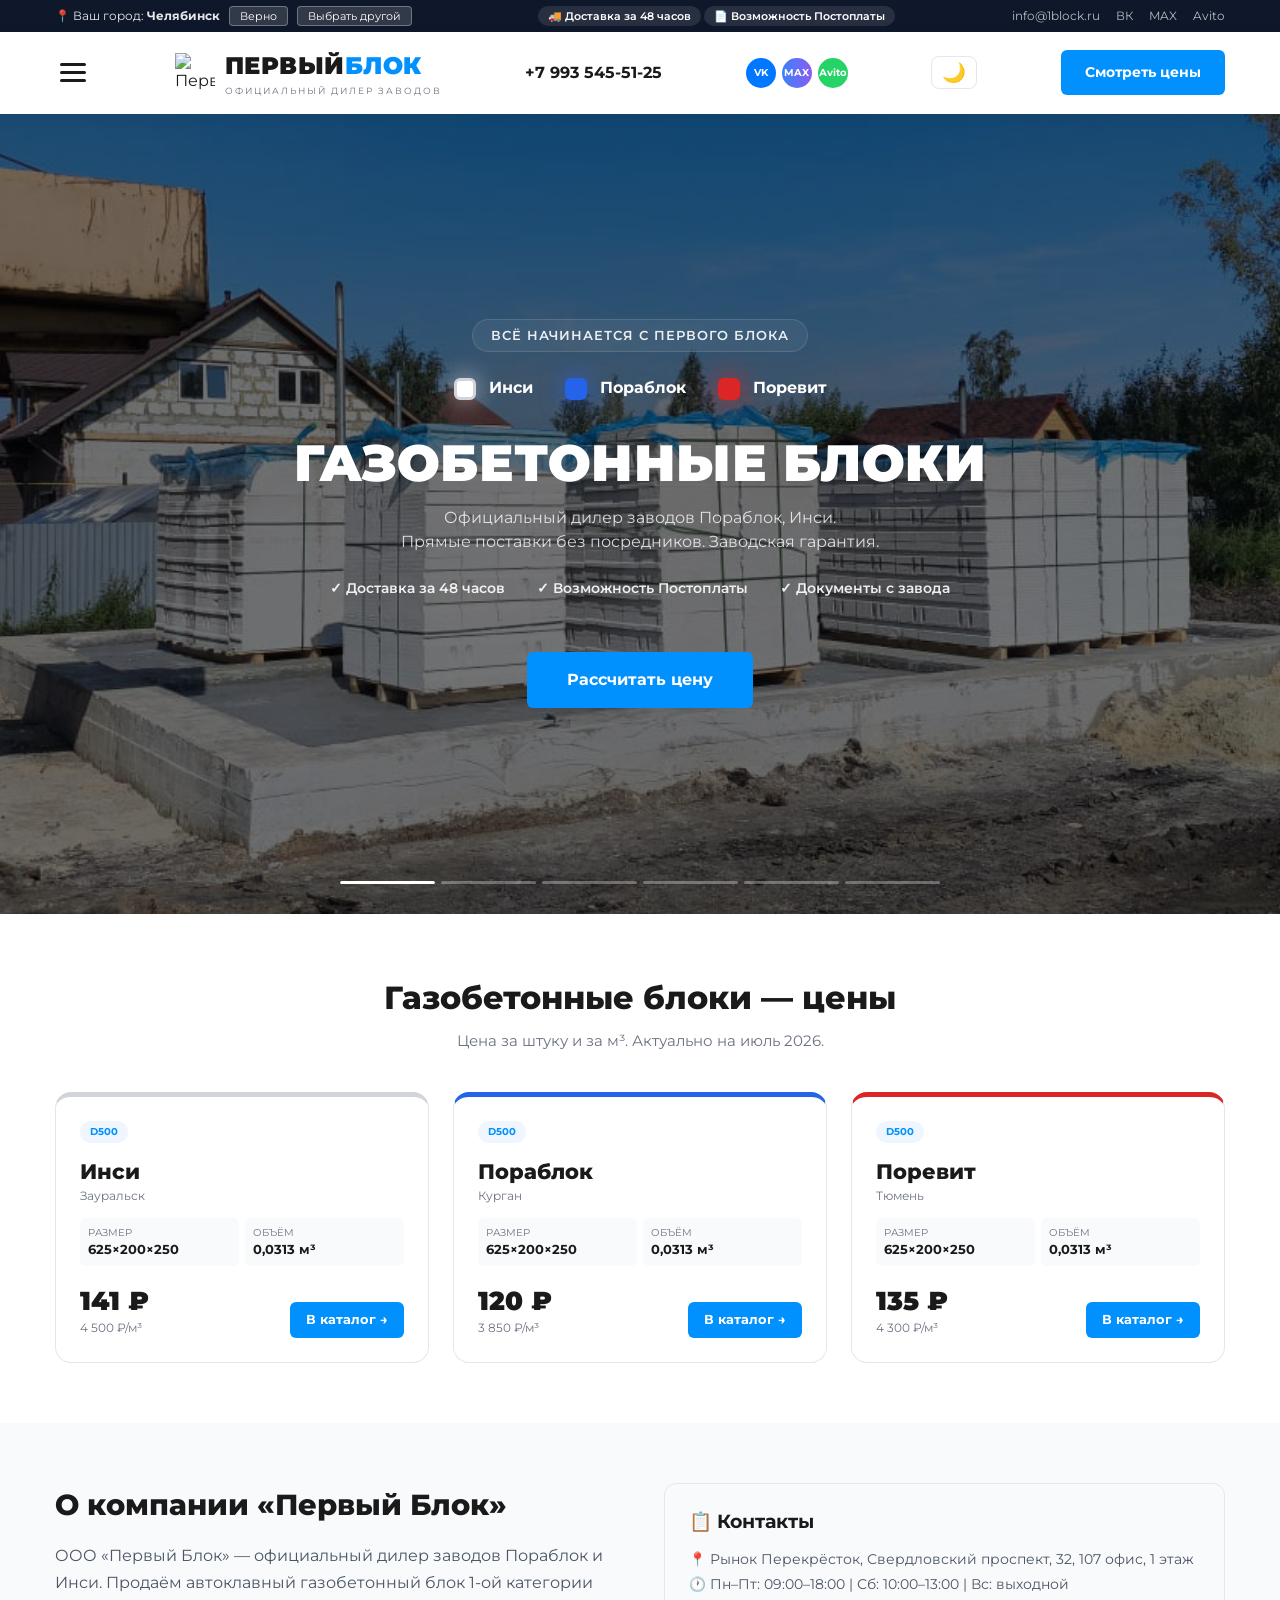
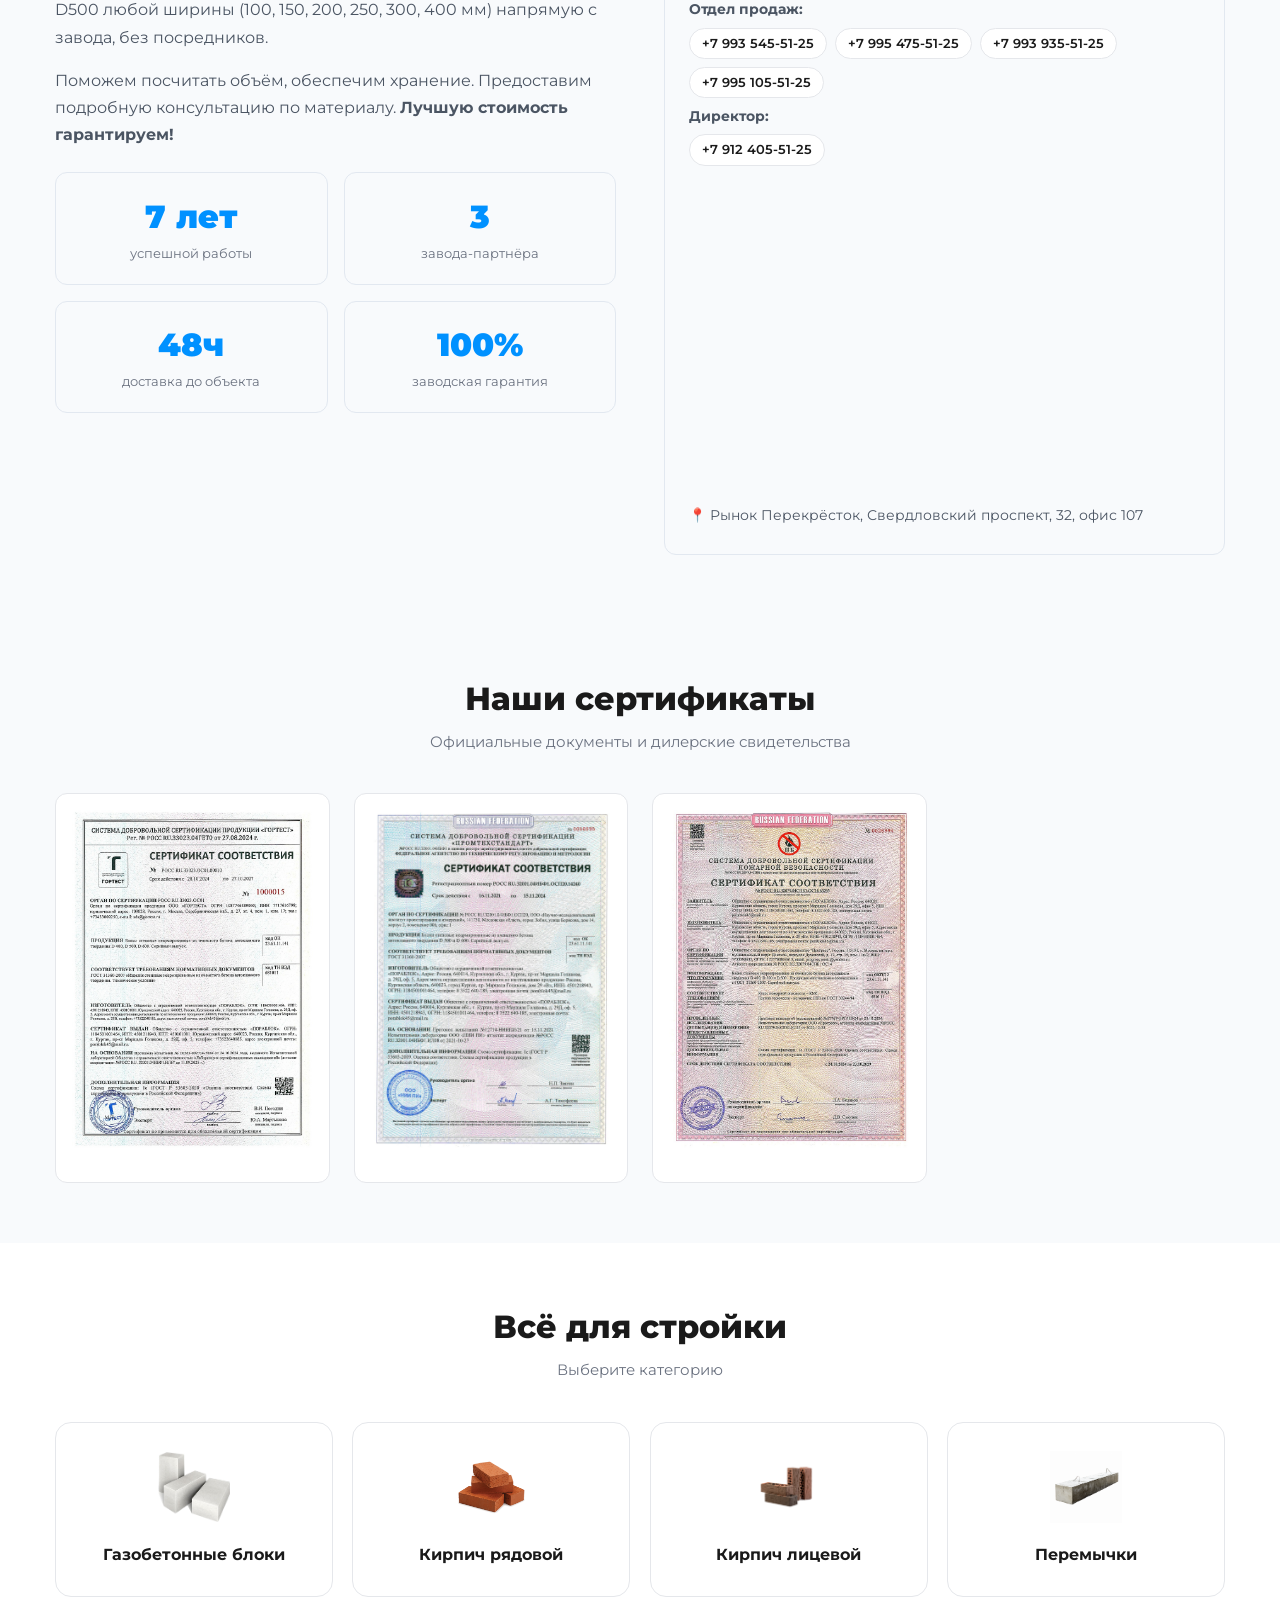
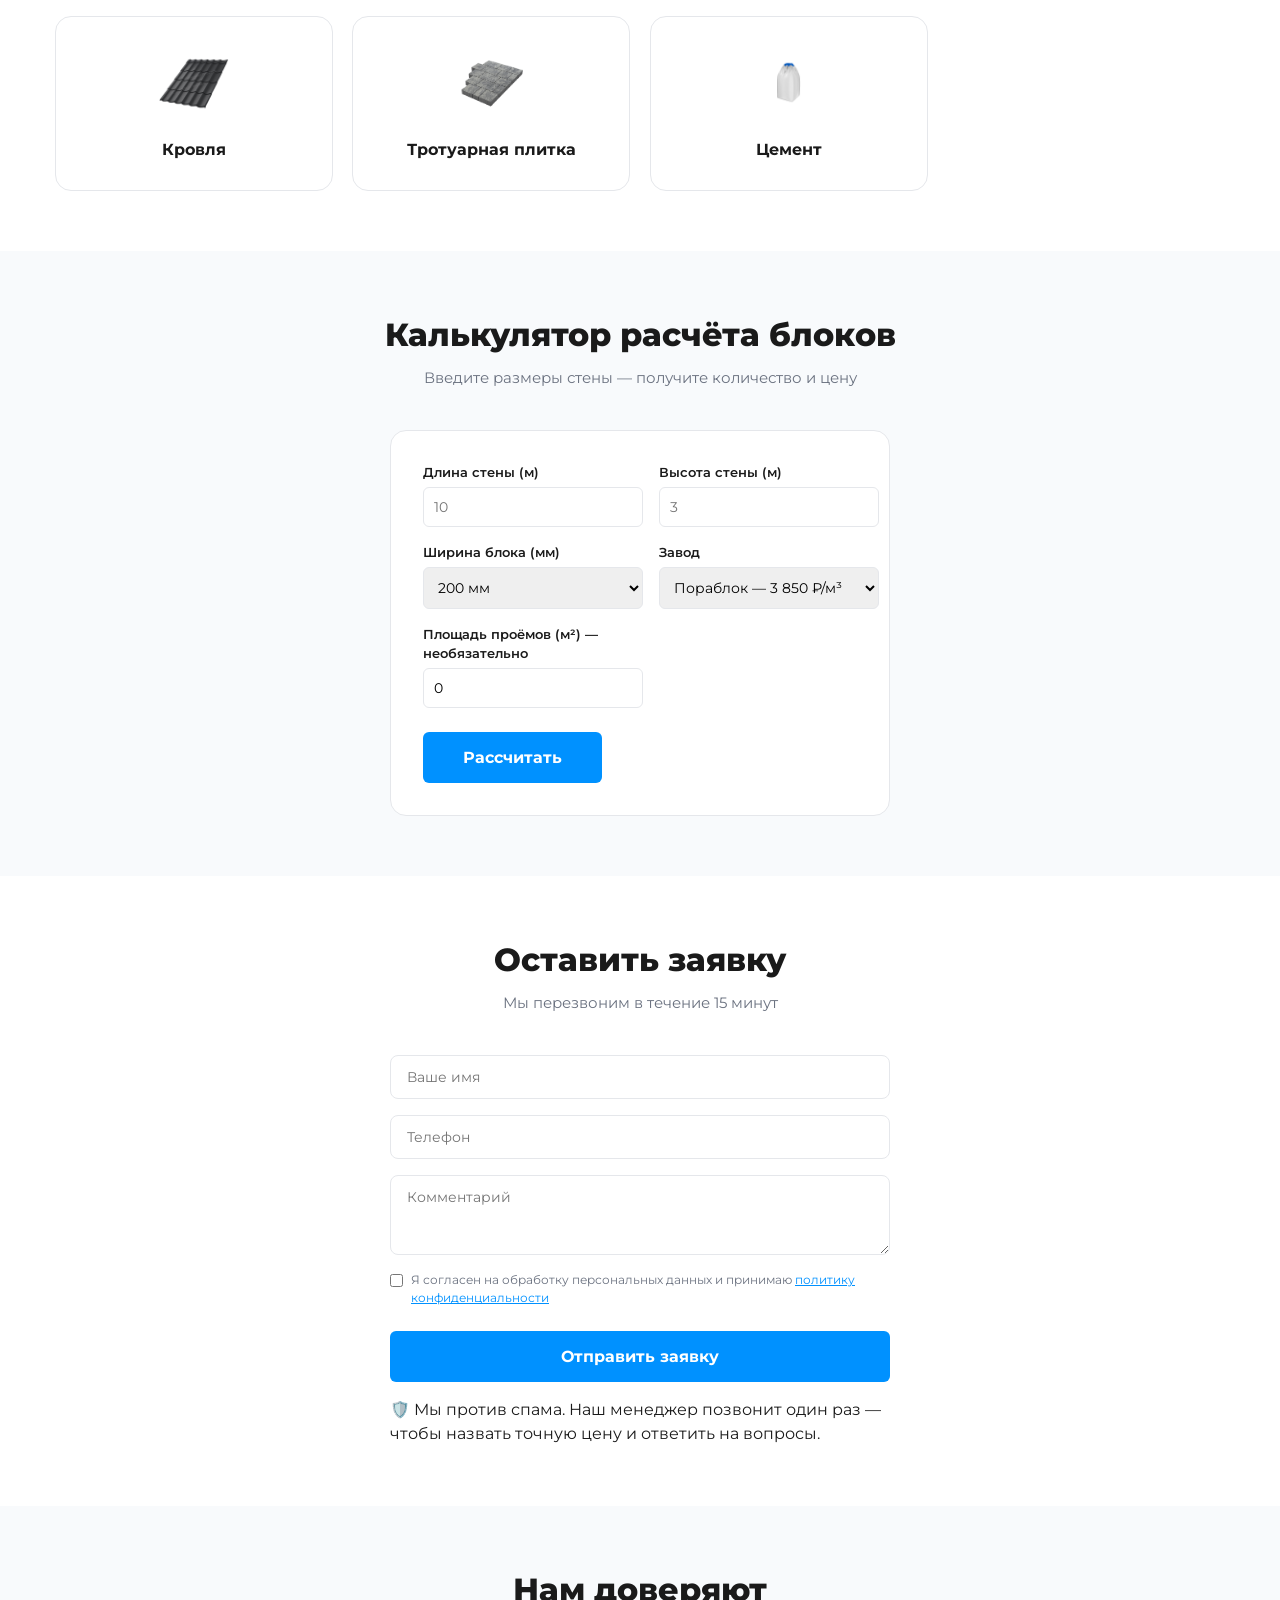
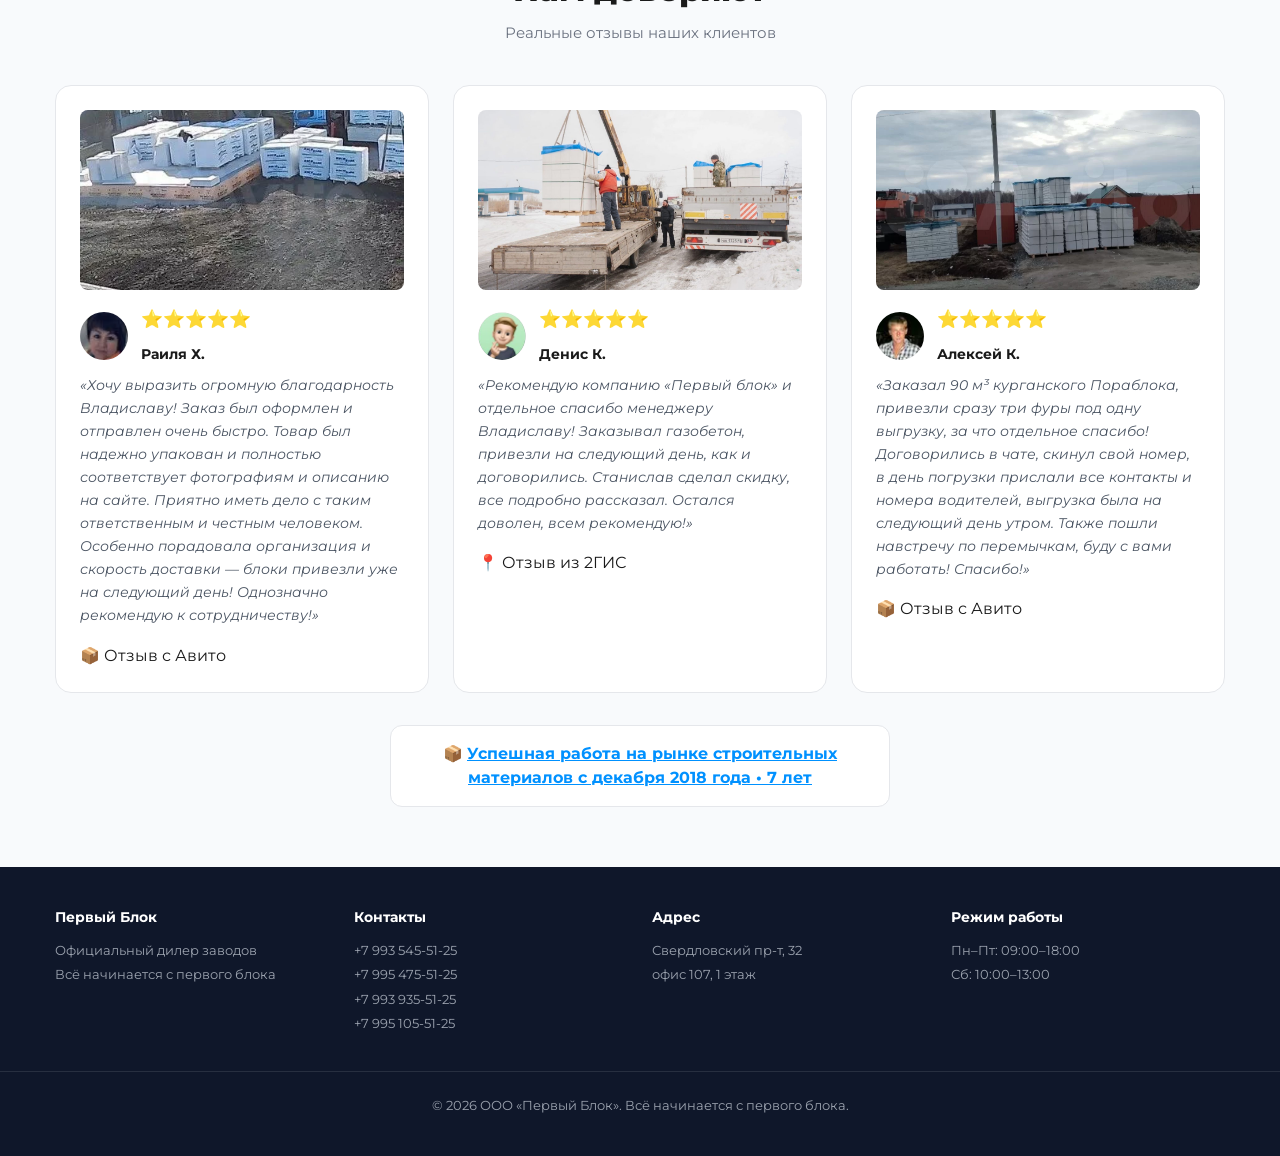
==== commit 76b210c2: "Откат 10" ====
--- a/index.html
+++ b/index.html
@@ -12,16 +12,27 @@
 <body>
 
     <!-- ==================== TOP BAR ==================== -->
+    
     <div class="top-bar">
         <div class="container top-bar__inner">
+            <div class="top-bar__left" id="cityBlock">
+    <span class="top-bar__city">
+        📍 Ваш город: <strong id="cityName">определяется...</strong>
+        <span id="cityButtons" style="display:inline;">
+            <button class="top-bar__btn" id="cityYes" style="display:none;">Верно</button>
+            <button class="top-bar__btn" id="cityChange" style="display:none;">Выбрать другой</button>
+        </span>
+    </span>
+</div>
             <div class="top-bar__left">
                 <span class="top-bar__badge">🚚 Доставка за 48 часов</span>
-                <span class="top-bar__badge">📄 Возможнсть Постоплаты</span>
+                <span class="top-bar__badge">📄 Возможность Постоплаты</span>
             </div>
             <div class="top-bar__right">
                 <a href="mailto:info@1block.ru">info@1block.ru</a>
                 <a href="#">ВК</a>
                 <a href="#">MAX</a>
+                <a href="https://www.avito.ru/brands/d48500e08996dbe41d2e9077915951e4/all/remont_i_stroitelstvo?sellerId=119a8685ba64d65896da192494541c8d" target="_blank" rel="noopener">Avito</a>
             </div>
         </div>
     </div>
@@ -43,14 +54,18 @@
         <a href="promo.html">Акции</a>
     </nav>
 </div>
-        <a href="index.html" class="logo">
-            <span class="logo__main">ПЕРВЫЙ<span class="logo__accent">БЛОК</span></span>
-            <span class="logo__sub">Официальный дилер заводов</span>
-        </a>
+        <a href="index.html" class="logo logo--with-icon">
+    <img src="images/logo.png" alt="Первый Блок" class="logo__icon">
+    <span class="logo__text">
+        <span class="logo__main">ПЕРВЫЙ<span class="logo__accent">БЛОК</span></span>
+        <span class="logo__sub">Официальный дилер заводов</span>
+    </span>
+</a>
         <a href="tel:+79935455125" class="header__phone">+7 993 545-51-25</a>
         <div class="header__messengers">
             <a href="#" class="header__messenger header__messenger--vk">VK</a>
             <a href="#" class="header__messenger header__messenger--max">MAX</a>
+            <a href="https://www.avito.ru/brands/d48500e08996dbe41d2e9077915951e4/all/remont_i_stroitelstvo?sellerId=119a8685ba64d65896da192494541c8d" target="_blank"  rel="noopener" class="header__messenger header__messenger--avito" title="Авито"> Аvito</a>
         </div>
         <button class="theme-toggle" id="themeToggle" title="Тёмная тема">🌙</button>
         <a href="#categories" class="btn btn--primary">Смотреть цены</a>
@@ -58,10 +73,21 @@
 </header>
 
     <!-- ==================== HERO ==================== -->
-<section class="hero">
+<section class="hero" id="hero">
+    <!-- Слайдер -->
+    <div class="hero__slider" id="heroSlider">
+        <!-- Слайды будут добавлены через JS -->
+    </div>
+    <!-- Прогресс-бары -->
+    <div class="hero__progress" id="heroProgress"></div>
+    <!-- Кнопки навигации -->
+    <button class="hero__arrow hero__arrow--prev" id="heroPrev">&#10094;</button>
+    <button class="hero__arrow hero__arrow--next" id="heroNext">&#10095;</button>
+    <!-- Затемнение -->
+    <div class="hero__overlay"></div>
+    <!-- Контент (твой старый, без изменений) -->
     <div class="container hero__content">
         <div class="hero__tagline">ВСЁ НАЧИНАЕТСЯ С ПЕРВОГО БЛОКА</div>
-
         <div class="hero__factories">
             <a href="catalog.html?factory=insi" class="hero__factory">
                 <span class="hero__dot hero__dot--white"></span> Инси
@@ -73,31 +99,24 @@
                 <span class="hero__dot hero__dot--red"></span> Поревит
             </a>
         </div>
-
-        <h1 class="hero__title">
-            Газобетонные блоки
-        </h1>
-
+        <h1 class="hero__title">Газобетонные блоки</h1>
         <p class="hero__subtitle">
             Официальный дилер заводов Пораблок, Инси.<br>
             Прямые поставки без посредников. Заводская гарантия.
         </p>
-
         <div class="hero__features">
             <span>✓ Доставка за 48 часов</span>
             <span>✓ Возможность Постоплаты</span>
             <span>✓ Документы с завода</span>
         </div>
-
-        <!-- Новая кнопка с анимацией -->
         <div class="hero__price-cta">
-    <a href="#calculator" class="btn btn--primary btn--large hero__price-btn">
-        Рассчитать цену
-        <span class="hero__price-tooltip">
-            Рассчитаем стоимость с доставкой,<br> скидкой на объём<br>и с учётом актуальных акций
-        </span>
-    </a>
-</div>
+            <a href="#calculator" class="btn btn--primary btn--large hero__price-btn">
+                Рассчитать цену
+                <span class="hero__price-tooltip">
+                    Рассчитаем стоимость с доставкой,<br> скидкой на объём<br>и с учётом актуальных акций
+                </span>
+            </a>
+        </div>
     </div>
 </section>
 
@@ -210,29 +229,78 @@
         <h2 class="section-title">Наши сертификаты</h2>
         <p class="section-subtitle">Официальные документы и дилерские свидетельства</p>
         <div class="certificates__grid">
-            <div class="cert-card"><img src="images/cert-1.jpg" alt="Сертификат"><p>Дилер Пораблок</p></div>
-            <div class="cert-card"><img src="images/cert-2.jpg" alt="Сертификат"><p>Дилер Поревит</p></div>
-            <div class="cert-card"><img src="images/cert-3.jpg" alt="Сертификат"><p>Дилер Инси</p></div>
-        </div>
+    <div class="cert-card" data-index="0">
+        <img src="images/cert-1.jpg" alt="Сертификат дилера Пораблок">
+        <p></p>
+    </div>
+    <div class="cert-card" data-index="1">
+        <img src="images/cert-2.jpg" alt="Сертификат дилера Поревит">
+        <p></p>
+    </div>
+    <div class="cert-card" data-index="2">
+        <img src="images/cert-3.jpg" alt="Сертификат дилера Инси">
+        <p></p>
+    </div>
+</div>
+        <!-- Мобильный слайдер (виден только на телефонах) -->
+<div class="cert-slider" id="certSlider">
+    <button class="cert-slider__btn cert-slider__prev" id="certPrev">‹</button>
+    <div class="cert-slider__slide" id="certSlide">
+        <img src="images/cert-1.jpg" alt="Сертификат" id="certSlideImg">
+        <p id="certSlideText"></p>
+    </div>
+    <button class="cert-slider__btn cert-slider__next" id="certNext">›</button>
+</div>
     </div>
 </section>
 
-    <!-- ==================== КАТЕГОРИИ (8 ШТУК) ==================== -->
-    <section class="about" id="categories">
-        <div class="container">
-            <h2 class="section-title">Всё для стройки</h2>
-            <p class="section-subtitle">Выберите категорию</p>
-            <div class="categories__grid">
-                <a href="catalog.html?cat=gazobeton" class="category-card"><div class="category-card__icon">🧱</div><div class="category-card__title">Газобетонные блоки</div></a>
-                <a href="catalog.html?cat=kirpich-ryad" class="category-card"><div class="category-card__icon">🧱</div><div class="category-card__title">Кирпич рядовой</div></a>
-                <a href="catalog.html?cat=kirpich-lic" class="category-card"><div class="category-card__icon">🧱</div><div class="category-card__title">Кирпич лицевой</div></a>
-                <a href="catalog.html?cat=peremichki" class="category-card"><div class="category-card__icon">🏗️</div><div class="category-card__title">Перемычки</div></a>
-                <a href="catalog.html?cat=krovlya" class="category-card"><div class="category-card__icon">🏠</div><div class="category-card__title">Кровля</div></a>
-                <a href="catalog.html?cat=plitka" class="category-card"><div class="category-card__icon">🧱</div><div class="category-card__title">Тротуарная плитка</div></a>
-                <a href="catalog.html?cat=cement" class="category-card"><div class="category-card__icon">🪨</div><div class="category-card__title">Цемент</div></a>
-            </div>
-        </div>
-    </section>
+
+<!-- Лайтбокс для сертификатов -->
+<div class="lightbox" id="lightbox">
+    <span class="lightbox__close" id="lightboxClose">&times;</span>
+    <button class="lightbox__prev" id="lightboxPrev">‹</button>
+    <button class="lightbox__next" id="lightboxNext">›</button>
+    <img src="" alt="" id="lightboxImg">
+</div>
+
+
+    <!-- ==================== КАТЕГОРИИ ==================== -->
+<section class="about" id="categories">
+    <div class="container">
+        <h2 class="section-title">Всё для стройки</h2>
+        <p class="section-subtitle">Выберите категорию</p>
+        <div class="categories__grid">
+            <a href="catalog.html?cat=gazobeton" class="category-card">
+                <img src="images/icon-gazobeton.png" alt="Газобетонные блоки" class="category-card__icon">
+                <div class="category-card__title">Газобетонные блоки</div>
+            </a>
+            <a href="catalog.html?cat=kirpich-ryad" class="category-card">
+                <img src="images/icon-kirpich-ryad.png" alt="Кирпич рядовой" class="category-card__icon">
+                <div class="category-card__title">Кирпич рядовой</div>
+            </a>
+            <a href="catalog.html?cat=kirpich-lic" class="category-card">
+                <img src="images/icon-kirpich-lic.png" alt="Кирпич лицевой" class="category-card__icon">
+                <div class="category-card__title">Кирпич лицевой</div>
+            </a>
+            <a href="catalog.html?cat=peremichki" class="category-card">
+                <img src="images/icon-peremichki.png" alt="Перемычки" class="category-card__icon">
+                <div class="category-card__title">Перемычки</div>
+            </a>
+            <a href="catalog.html?cat=krovlya" class="category-card">
+                <img src="images/icon-krovlya.png" alt="Кровля" class="category-card__icon">
+                <div class="category-card__title">Кровля</div>
+            </a>
+            <a href="catalog.html?cat=plitka" class="category-card">
+                <img src="images/icon-plitka.png" alt="Тротуарная плитка" class="category-card__icon">
+                <div class="category-card__title">Тротуарная плитка</div>
+            </a>
+            <a href="catalog.html?cat=cement" class="category-card">
+                <img src="images/icon-cement.png" alt="Цемент" class="category-card__icon">
+                <div class="category-card__title">Цемент</div>
+            </a>
+        </div>
+    </div>
+</section>
 
     <!-- ==================== КАЛЬКУЛЯТОР ==================== -->
 <section class="calculator" id="calculator">
@@ -288,6 +356,10 @@
                 <input type="text" placeholder="Ваше имя" required>
                 <input type="tel" placeholder="Телефон" required>
                 <textarea placeholder="Комментарий" rows="3"></textarea>
+                <label style="display:flex;align-items:flex-start;gap:8px;font-size:0.75rem;color:#6b7280;text-align:left;margin-bottom:0.5rem;">
+    <input type="checkbox" required style="margin-top:3px;">
+    <span>Я согласен на обработку персональных данных и принимаю <a href="privacy.html" target="_blank" style="color:var(--accent);text-decoration:underline;">политику конфиденциальности</a></span>
+</label>
                 <button type="submit" class="btn btn--primary btn--large">Отправить заявку</button>
                 <p class="form__antispam">
     🛡️ Мы против спама. Наш менеджер позвонит один раз — чтобы назвать точную цену и ответить на вопросы.
@@ -295,36 +367,71 @@
             </form>
         </div>
     </section>
+
+
 <!-- ==================== ОТЗЫВЫ ==================== -->
 <section class="reviews">
     <div class="container">
         <h2 class="section-title">Нам доверяют</h2>
-        <p class="section-subtitle">Отзывы клиентов</p>
+        <p class="section-subtitle">Реальные отзывы наших клиентов</p>
         <div class="reviews__grid">
-            <!-- Отзыв 1 -->
+            <!-- Отзыв 1 — Раиля Х. -->
             <div class="review-card">
-                <div class="review-card__avatar">👤</div>
-                <div class="review-card__stars">⭐⭐⭐⭐⭐</div>
-                <p class="review-card__text">«Заказал газоблок Пораблок на дачу. Привезли за 2 дня, ровно в срок. Блоки отличного качества, документы все с завода. Цена самая низкая в городе!»</p>
-                <span class="review-card__author">Александр К.</span>
-            </div>
-            <!-- Отзыв 2 -->
+                <div class="review-card__photo">
+                    <img src="images/review-photo-1.jpg" alt="Фото к отзыву Раили Х." onerror="this.style.display='none'">
+                    <div class="review-card__photo-placeholder">📸 Фото отзыва</div>
+                </div>
+                <div class="review-card__header">
+                    <div class="review-card__avatar">
+                        <img src="images/avatar-railya.jpg" alt="Раиля Х.">
+                    </div>
+                    <div>
+                        <div class="review-card__stars">⭐⭐⭐⭐⭐</div>
+                        <span class="review-card__author">Раиля Х.</span>
+                    </div>
+                </div>
+                <p class="review-card__text">«Хочу выразить огромную благодарность Владиславу! Заказ был оформлен и отправлен очень быстро. Товар был надежно упакован и полностью соответствует фотографиям и описанию на сайте. Приятно иметь дело с таким ответственным и честным человеком. Особенно порадовала организация и скорость доставки — блоки привезли уже на следующий день! Однозначно рекомендую к сотрудничеству!»</p>
+                <span class="review-card__source">📦 Отзыв с Авито</span>
+            </div>
+            <!-- Отзыв 2 — Денис К. (2ГИС) -->
             <div class="review-card">
-                <div class="review-card__avatar">👤</div>
-                <div class="review-card__stars">⭐⭐⭐⭐⭐</div>
-                <p class="review-card__text">«Строю дом, брал газобетон и кирпич. Менеджер помог посчитать объём, всё сошлось до блока. Постоплата — вообще огонь, сначала привезли, потом оплатил.»</p>
-                <span class="review-card__author">Сергей М.</span>
-            </div>
-            <!-- Отзыв 3 -->
+                <div class="review-card__photo">
+                    <img src="images/review-photo-2.jpg" alt="Фото к отзыву Дениса К." onerror="this.style.display='none'">
+                    <div class="review-card__photo-placeholder">📸 Фото отзыва</div>
+                </div>
+                <div class="review-card__header">
+                    <div class="review-card__avatar">
+                        <img src="images/avatar-denis.jpg" alt="Денис К.">
+                    </div>
+                    <div>
+                        <div class="review-card__stars">⭐⭐⭐⭐⭐</div>
+                        <span class="review-card__author">Денис К.</span>
+                    </div>
+                </div>
+                <p class="review-card__text">«Рекомендую компанию «Первый блок» и отдельное спасибо менеджеру Владиславу! Заказывал газобетон, привезли на следующий день, как и договорились. Станислав сделал скидку, все подробно рассказал. Остался доволен, всем рекомендую!»</p>
+                <span class="review-card__source">📍 Отзыв из 2ГИС</span>
+            </div>
+            <!-- Отзыв 3 — Алексей К. -->
             <div class="review-card">
-                <div class="review-card__avatar">👤</div>
-                <div class="review-card__stars">⭐⭐⭐⭐⭐</div>
-                <p class="review-card__text">«Работаю с Первым Блоком с 2020 года. Всегда вовремя, всегда качественно. И газоблок, и кровлю у них брал. Рекомендую!»</p>
-                <span class="review-card__author">Дмитрий В.</span>
+                <div class="review-card__photo">
+                    <img src="images/review-photo-31.jpg" alt="Фото к отзыву Алексея К." onerror="this.style.display='none'">
+                    <div class="review-card__photo-placeholder">📸 Фото отзыва</div>
+                </div>
+                <div class="review-card__header">
+                    <div class="review-card__avatar">
+                        <img src="images/avatar-alexey.jpg" alt="Алексей К.">
+                    </div>
+                    <div>
+                        <div class="review-card__stars">⭐⭐⭐⭐⭐</div>
+                        <span class="review-card__author">Алексей К.</span>
+                    </div>
+                </div>
+                <p class="review-card__text">«Заказал 90 м³ курганского Пораблока, привезли сразу три фуры под одну выгрузку, за что отдельное спасибо! Договорились в чате, скинул свой номер, в день погрузки прислали все контакты и номера водителей, выгрузка была на следующий день утром. Также пошли навстречу по перемычкам, буду с вами работать! Спасибо!»</p>
+                <span class="review-card__source">📦 Отзыв с Авито</span>
             </div>
         </div>
         <div class="reviews__avito">
-            📦 <a href="https://www.avito.ru/chelyabinsk/...ваш_профиль..." target="_blank" rel="noopener">Успешная работа на рынке строительных материалов с декабря 2018 года • <strong>7 лет</strong></a>
+            📦 <a href="https://www.avito.ru/brands/d48500e08996dbe41d2e9077915951e4/all/remont_i_stroitelstvo?sellerId=119a8685ba64d65896da192494541c8d" target="_blank" rel="noopener" style="color: var(--accent); font-weight: 700; text-decoration: underline;">Успешная работа на рынке строительных материалов с декабря 2018 года • <strong>7 лет</strong></a>
         </div>
     </div>
 </section>
@@ -333,8 +440,14 @@
     <!-- ==================== FOOTER ==================== -->
     <footer class="footer">
         <div class="container footer__grid">
-            <div><h4>Первый Блок</h4><p>Официальный дилер заводов</p><p>ВСЁ НАЧИНАЕТСЯ С ПЕРВОГО БЛОКА</p></div>
-            <div><h4>Контакты</h4><a href="tel:+79935455125">+7 993 545-51-25</a><a href="tel:+79954755125">+7 995 475-51-25</a></div>
+            <div><h4>Первый Блок</h4><p>Официальный дилер заводов</p><p>Всё начинается с первого блока</p></div>
+            <div><h4>Контакты</h4>
+                <a href="tel:+79935455125">+7 993 545-51-25</a>
+                <a href="tel:+79954755125">+7 995 475-51-25</a>
+                <a href="tel:+79939355125">+7 993 935-51-25</a> 
+                <a href="tel:+79951055125">+7 995 105-51-25</a>
+            </div>
+            
             <div><h4>Адрес</h4><p>Свердловский пр-т, 32</p><p>офис 107, 1 этаж</p></div>
             <div><h4>Режим работы</h4><p>Пн–Пт: 09:00–18:00</p><p>Сб: 10:00–13:00</p></div>
         </div>
--- a/css/style.css
+++ b/css/style.css
@@ -57,6 +57,127 @@
     .burger { display: flex; }
     .header__phone { font-size: 0.85rem; }
     .header__messengers { display: none; }
+}
+
+@media (max-width: 768px) {
+    .logo__icon {
+        width: 32px;
+        height: 32px;
+    }
+}
+
+
+/* ==================== HERO СЛАЙДЕР ==================== */
+.hero {
+    position: relative;
+    overflow: hidden;
+    background: #0f172a; /* fallback */
+    min-height: 100vh;
+    display: flex;
+    align-items: center;
+    justify-content: center;
+}
+
+.hero__slider {
+    position: absolute;
+    top: 0; left: 0;
+    width: 100%; height: 100%;
+    z-index: 0;
+}
+
+.hero__slide {
+    position: absolute;
+    top: 0; left: 0;
+    width: 100%; height: 100%;
+    opacity: 0;
+    transition: opacity 0.8s ease;
+    object-fit: cover;
+    display: none;
+}
+.hero__slide.active {
+    opacity: 1;
+    display: block;
+}
+.hero__slide img, .hero__slide video {
+    width: 100%;
+    height: 100%;
+    object-fit: cover;
+}
+
+/* Затемнение поверх слайдера, но под контентом */
+.hero__overlay {
+    position: absolute;
+    top: 0; left: 0;
+    width: 100%; height: 100%;
+    background: rgba(0, 0, 0, 0.55);
+    z-index: 1;
+}
+
+/* Прогресс-бары */
+.hero__progress {
+    position: absolute;
+    bottom: 30px;
+    left: 50%;
+    transform: translateX(-50%);
+    display: flex;
+    gap: 6px;
+    z-index: 3; /* над оверлеем, под контентом */
+    width: 90%;
+    max-width: 600px;
+}
+.hero__progress-bar {
+    flex: 1;
+    height: 3px;
+    background: rgba(255,255,255,0.3);
+    border-radius: 2px;
+    overflow: hidden;
+}
+.hero__progress-fill {
+    height: 100%;
+    width: 0%;
+    background: #fff;
+    border-radius: 2px;
+    transition: width 0.1s linear; /* будет переопределяться в JS */
+}
+
+/* Стрелки */
+.hero__arrow {
+    position: absolute;
+    top: 50%;
+    transform: translateY(-50%);
+    z-index: 3;
+    background: rgba(0,0,0,0.4);
+    border: none;
+    color: #fff;
+    font-size: 2rem;
+    padding: 10px 15px;
+    cursor: pointer;
+    border-radius: 4px;
+    transition: background 0.2s;
+    display: none; /* скрыты по умолчанию, показываются при наведении на hero */
+}
+.hero:hover .hero__arrow {
+    display: block;
+}
+.hero__arrow--prev { left: 15px; }
+.hero__arrow--next { right: 15px; }
+.hero__arrow:hover { background: rgba(0,0,0,0.7); }
+
+/* Контент всегда поверх */
+.hero__content {
+    position: relative;
+    z-index: 2;
+    text-align: center;
+    padding: 60px 0 50px;
+}
+
+/* На мобильных стрелки всегда видны */
+@media (max-width: 768px) {
+    .hero__arrow {
+        display: block;
+        font-size: 1.5rem;
+        padding: 6px 10px;
+    }
 }
 
 
@@ -117,6 +238,12 @@
 body.dark-theme .section-subtitle { color: #94a3b8; }
 body.dark-theme .catalog__cat-btn { background: #1e293b; border-color: #334155; color: #94a3b8; }
 body.dark-theme .catalog__cat-btn.active { background: #60a5fa; color: #fff; }
+.catalog__cat-btn img {
+    width: 36px;
+    height: 36px;
+    vertical-align: middle;
+    margin-right: 10px;
+}
 body.dark-theme .filter-btn { background: #1e293b; border-color: #334155; color: #94a3b8; }
 body.dark-theme .filter-btn.active { background: #60a5fa; color: #fff; }
 body.dark-theme .theme-toggle { border-color: #334155; color: #e2e8f0; }
@@ -200,12 +327,52 @@
     font-weight: 700;
     font-size: 0.6rem;
 }
+.header__messenger--avito {
+  background: #25d366; /* зелёный */
+  color: #fff;
+  font-weight: 700;
+  font-size: 0.6rem;
+}
+
 .header__messenger:hover { transform: scale(1.1); }
 
+/* Логотип с картинкой */
+.logo--with-icon {
+    display: flex;
+    flex-direction: row; 
+    align-items: center;
+    gap: 10px;
+}
+.logo__icon {
+    width: 40px;     
+    height: 40px;
+    object-fit: contain;
+}
+.logo__text {
+    display: flex;
+    flex-direction: column;
+}
+
+
 /* ==================== HERO ==================== */
-.hero { background: linear-gradient(135deg, #0f172a 0%, #1e293b 40%, #0f172a 100%); padding: 60px 0 50px; text-align: center; position: relative; visible; hidden; }
-.hero::before { content: ''; position: absolute; top: -150px; right: -150px; width: 500px; height: 500px; background: radial-gradient(circle, rgba(0,145,255,0.12) 0%, transparent 70%); border-radius: 50%; }
-.hero__content { position: relative; z-index: 2; }
+.hero {
+    position: relative;
+    overflow: hidden;
+    background: linear-gradient(135deg, #0f172a 0%, #1e293b 40%, #0f172a 100%);
+    min-height: 800px;            
+    display: flex;
+    align-items: center;          
+    justify-content: center;      
+    text-align: center;
+    padding: 40px 0;         
+}
+.hero__content {
+    position: relative;
+    z-index: 2;
+    width: 100%;
+    max-width: 800px;
+    padding: 0 15px;
+}
 .hero__tagline { display: inline-block; background: rgba(255,255,255,0.06); border: 1px solid rgba(255,255,255,0.12); padding: 6px 18px; border-radius: 30px; font-size: 0.8rem; font-weight: 600; letter-spacing: 1px; color: rgba(255,255,255,0.9); margin-bottom: 1.5rem; }
 .hero__factories { display: flex; justify-content: center; gap: 2rem; margin-bottom: 2rem; flex-wrap: wrap; color: #fff; font-weight: 700; }
 .hero__dot { width: 22px; height: 22px; border-radius: 6px; display: inline-block; margin-right: 0.5rem; vertical-align: middle; }
@@ -277,6 +444,12 @@
 .category-card:hover { transform: translateY(-6px); box-shadow: 0 16px 35px rgba(0,0,0,0.08); border-color: var(--accent); }
 .category-card__icon { font-size: 2.8rem; margin-bottom: 0.8rem; }
 .category-card__title { font-weight: 700; font-size: 1rem; }
+.category-card__icon {
+    width: 72px;
+    height: 72px;
+    object-fit: contain;
+    margin-bottom: 0.8rem;
+}
 
 /* ==================== CATALOG ==================== */
 .catalog { background: #fff; padding: 60px 0; }
@@ -362,9 +535,206 @@
 .cert-card img { width: 100%; height: auto; object-fit: contain; border-radius: 8px; margin-bottom: 0.5rem; }
 .cert-card p { font-size: 0.85rem; color: #6b7280; }
 
+a.cert-card {
+    display: block;
+    text-decoration: none;
+    color: inherit;
+}
+
+/* Мобильный слайдер сертификатов */
+.cert-slider {
+    display: none;          /* скрыт на ПК */
+    align-items: center;
+    justify-content: center;
+    gap: 10px;
+    margin-top: 20px;
+}
+.cert-slider__slide {
+    text-align: center;
+}
+.cert-slider__slide img {
+    max-width: 100%;
+    max-height: 300px;
+    border-radius: 12px;
+    box-shadow: 0 4px 15px rgba(0,0,0,0.1);
+    cursor: pointer;        /* чтобы было понятно, что можно нажать */
+}
+.cert-slider__slide p {
+    margin-top: 10px;
+    font-weight: 600;
+    color: var(--gray-text);
+}
+.cert-slider__btn {
+    background: var(--accent);
+    color: #fff;
+    border: none;
+    font-size: 2rem;
+    width: 40px;
+    height: 40px;
+    border-radius: 50%;
+    cursor: pointer;
+    display: flex;
+    align-items: center;
+    justify-content: center;
+    transition: 0.2s;
+}
+.cert-slider__btn:hover {
+    background: var(--accent-hover);
+}
+
+/* Показываем слайдер только на мобильных */
+@media (max-width: 768px) {
+    .certificates__grid {
+        display: none;          /* скрываем сетку из трёх карточек */
+    }
+    .cert-slider {
+        display: flex;          /* показываем слайдер */
+    }
+}
+
+/* Лайтбокс */
+.lightbox {
+    display: none;
+    position: fixed;
+    top: 0; left: 0; width: 100%; height: 100%;
+    background: rgba(0,0,0,0.85);
+    z-index: 999;
+    justify-content: center;
+    align-items: center;
+    flex-direction: column;
+}
+.lightbox.active { display: flex; }
+.lightbox img {
+    max-width: 90%;
+    max-height: 80vh;
+    border-radius: 8px;
+    box-shadow: 0 0 30px rgba(0,0,0,0.5);
+    object-fit: contain;
+}
+.lightbox__close {
+    position: absolute;
+    top: 20px; right: 30px;
+    color: #fff;
+    font-size: 2.5rem;
+    cursor: pointer;
+    z-index: 10;
+}
+.lightbox__prev, .lightbox__next {
+    position: absolute;
+    top: 50%;
+    transform: translateY(-50%);
+    background: rgba(255,255,255,0.2);
+    border: none;
+    color: #fff;
+    font-size: 3rem;
+    padding: 10px 15px;
+    cursor: pointer;
+    border-radius: 6px;
+    z-index: 10;
+}
+.lightbox__prev { left: 10px; }
+.lightbox__next { right: 10px; }
+.lightbox__prev:hover, .lightbox__next:hover { background: rgba(255,255,255,0.4); }
+
+@media (max-width: 600px) {
+    .lightbox__prev, .lightbox__next {
+        font-size: 2rem;
+        padding: 5px 10px;
+    }
+}
+
+
 /* Карта */
 .about__map { margin-top: 1.5rem; }
 
 /* Аватарки */
-.review-card__avatar { width: 40px; height: 40px; background: var(--gray-bg); border-radius: 50%; 
-    display: flex; align-items: center; justify-content: center; font-size: 1.5rem; margin-bottom: 0.5rem; }
+.review-card__header {
+    display: flex;
+    align-items: center;
+    gap: 0.8rem;
+    margin-bottom: 0.5rem;
+}
+.review-card__avatar {
+    width: 48px;
+    height: 48px;
+    border-radius: 50%;
+    overflow: hidden;
+    flex-shrink: 0;
+}
+.review-card__avatar img {
+    width: 100%;
+    height: 100%;
+    object-fit: cover;
+}
+.review-card__photo {
+    width: 100%;
+    height: 180px;
+    background: var(--gray-bg);
+    border-radius: 8px;
+    overflow: hidden;
+    margin-bottom: 1rem;
+    position: relative;
+}
+.review-card__photo img {
+    width: 100%;
+    height: 100%;
+    object-fit: cover;
+}
+.review-card__photo-placeholder {
+    position: absolute;
+    top: 50%;
+    left: 50%;
+    transform: translate(-50%, -50%);
+    color: #9ca3af;
+    font-size: 0.9rem;
+    font-weight: 500;
+    text-align: center;
+    display: none; /* скрыт по умолчанию */
+}
+/* Если картинка не загрузилась — показываем placeholder */
+.review-card__photo img[style*="display: none"] ~ .review-card__photo-placeholder {
+    display: block;
+}
+
+body.dark-theme .review-card__avatar {
+    box-shadow: 0 0 0 2px var(--accent);
+}
+
+    /* ==================== ТЁМНАЯ ТЕМА ДЛЯ ПОЛИТИКИ ==================== */
+body.dark-theme section[style*="background:#f5f5f5"] {
+    background: #0f172a !important;
+}
+body.dark-theme div[style*="background:#fff"] {
+    background: #1e293b !important;
+}
+body.dark-theme div[style*="background:#fff"] h1,
+body.dark-theme div[style*="background:#fff"] h2,
+body.dark-theme div[style*="background:#fff"] h3,
+body.dark-theme div[style*="background:#fff"] p,
+body.dark-theme div[style*="background:#fff"] li {
+    color: #e2e8f0 !important;
+}
+body.dark-theme div[style*="background:#fff"] a {
+    color: #60a5fa !important;
+}
+
+.top-bar__city {
+    color: rgba(255, 255, 255, 0.9);
+    font-size: 12px;
+    margin-right: 8px;
+}
+.top-bar__btn {
+    background: rgba(255, 255, 255, 0.15);
+    border: 1px solid rgba(255, 255, 255, 0.3);
+    color: #fff;
+    padding: 2px 10px;
+    border-radius: 4px;
+    cursor: pointer;
+    font-size: 11px;
+    font-family: var(--font);
+    margin-left: 6px;
+    transition: 0.2s;
+}
+.top-bar__btn:hover {
+    background: rgba(255, 255, 255, 0.25);
+}
